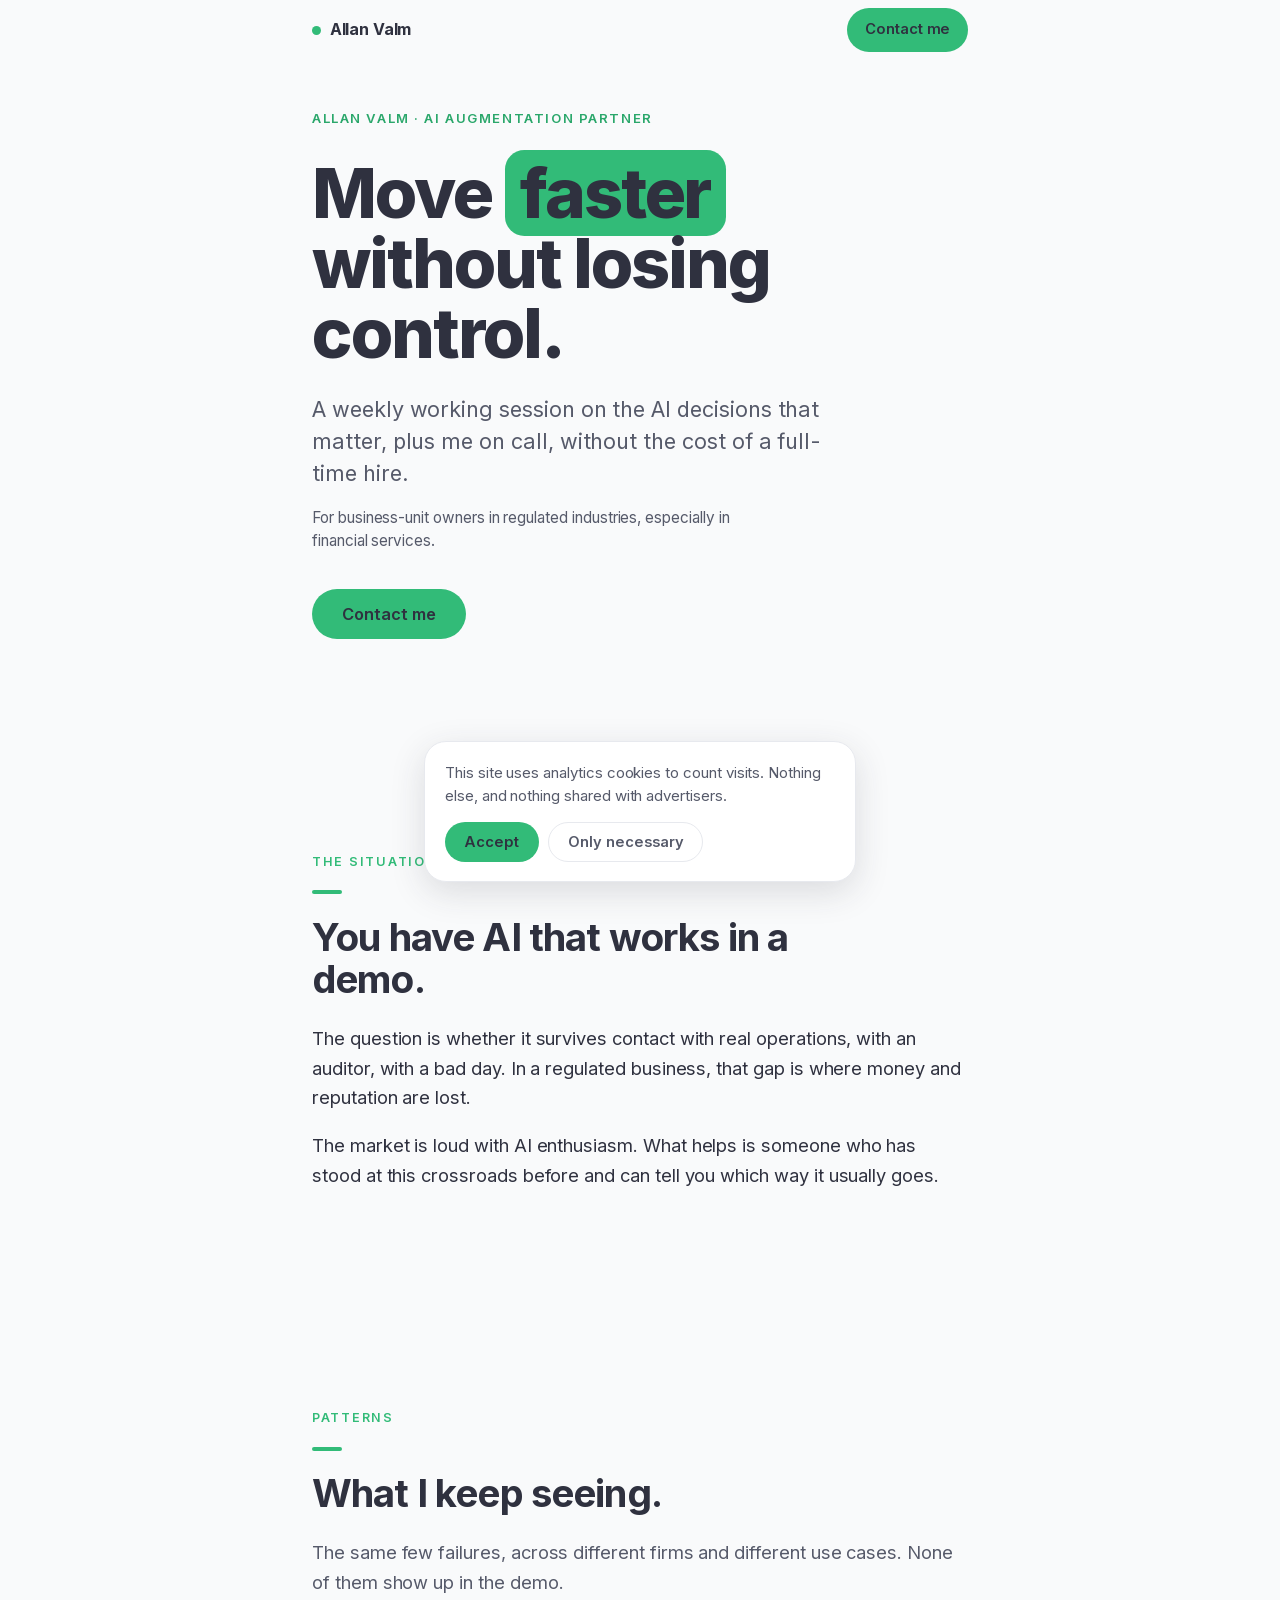
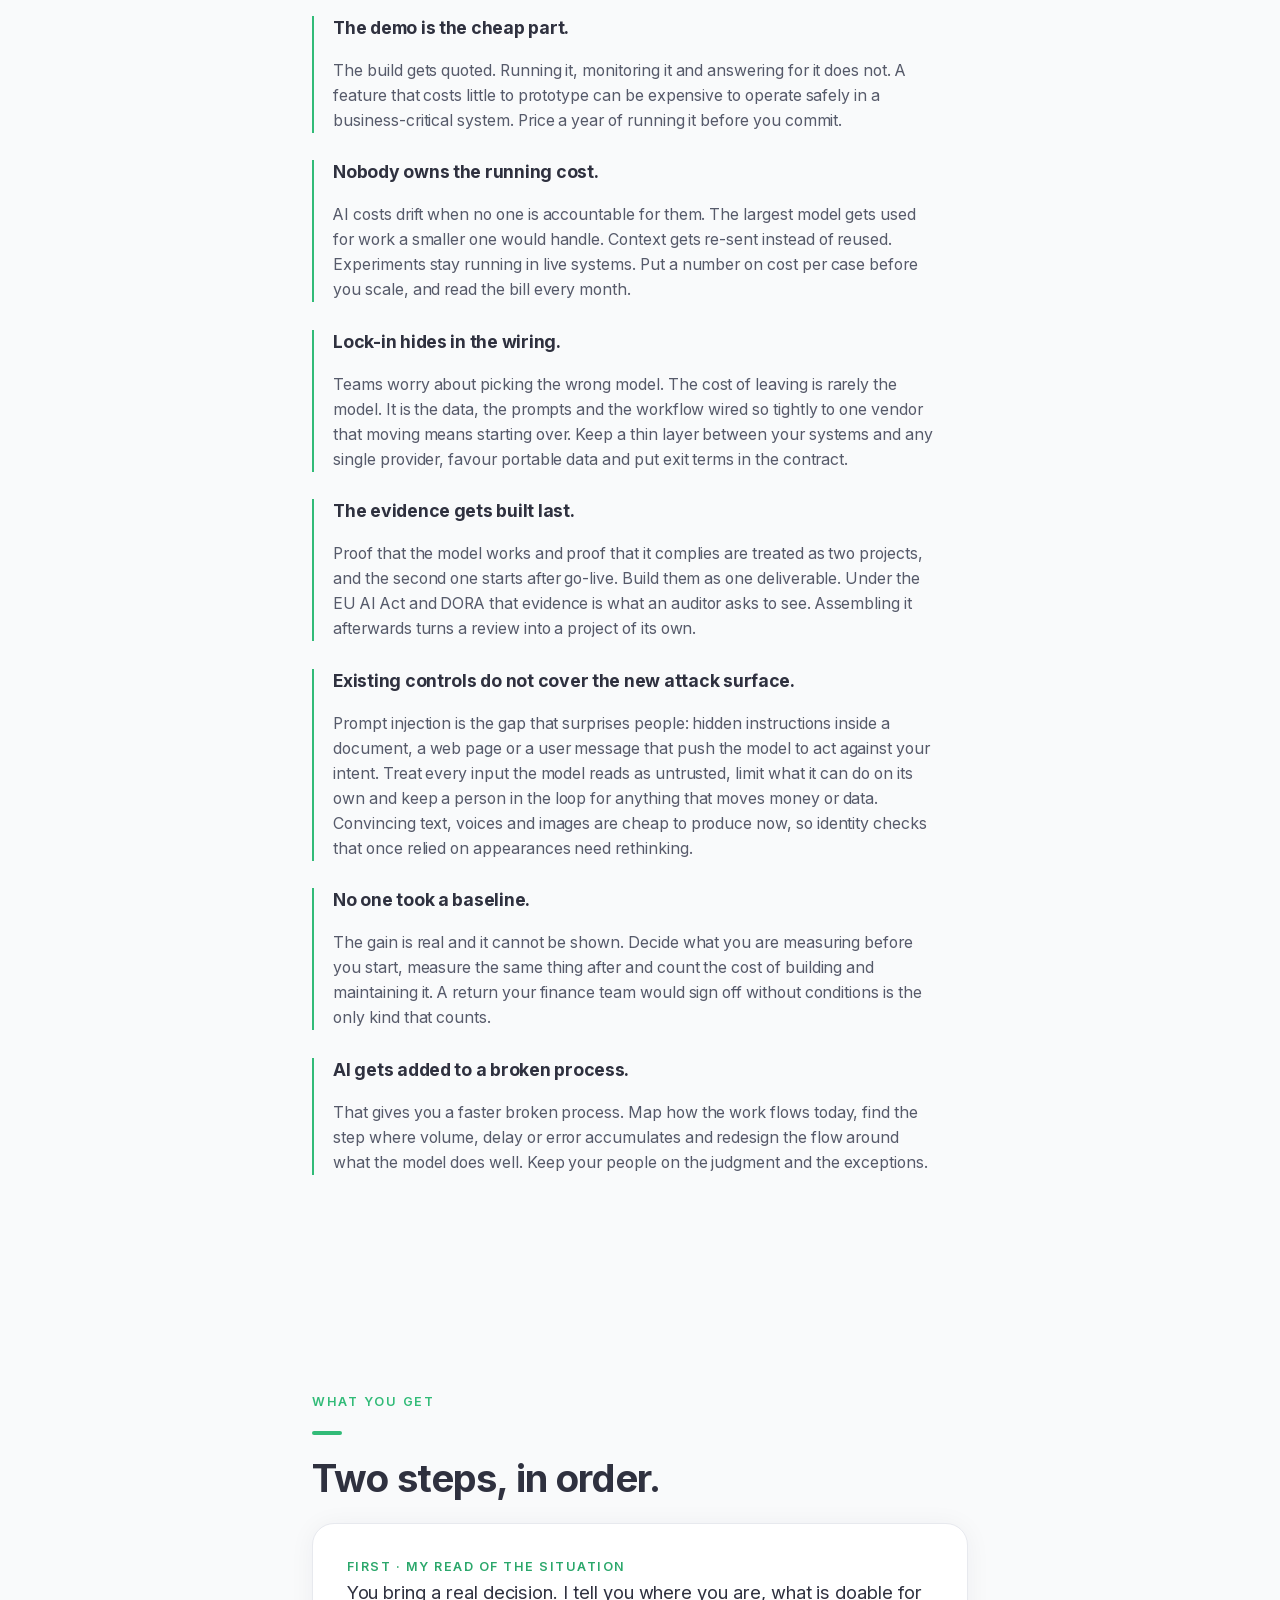
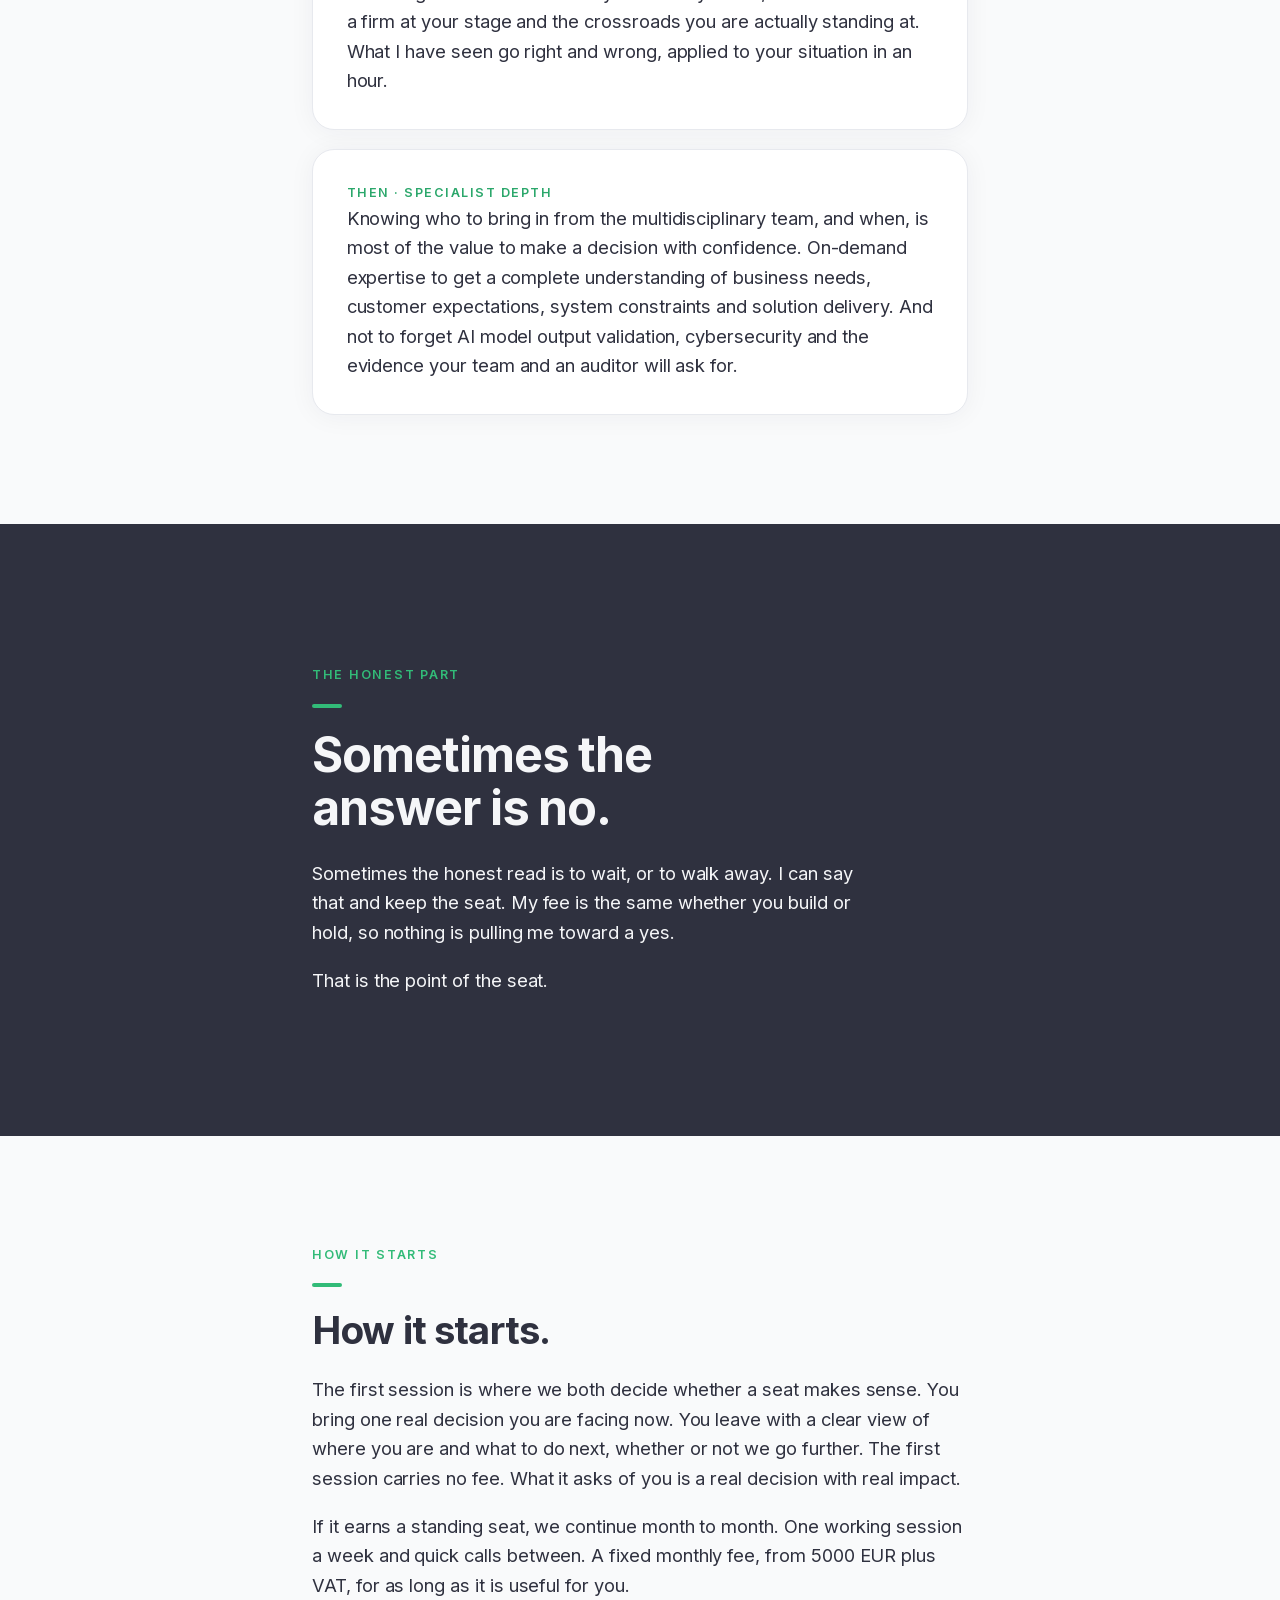
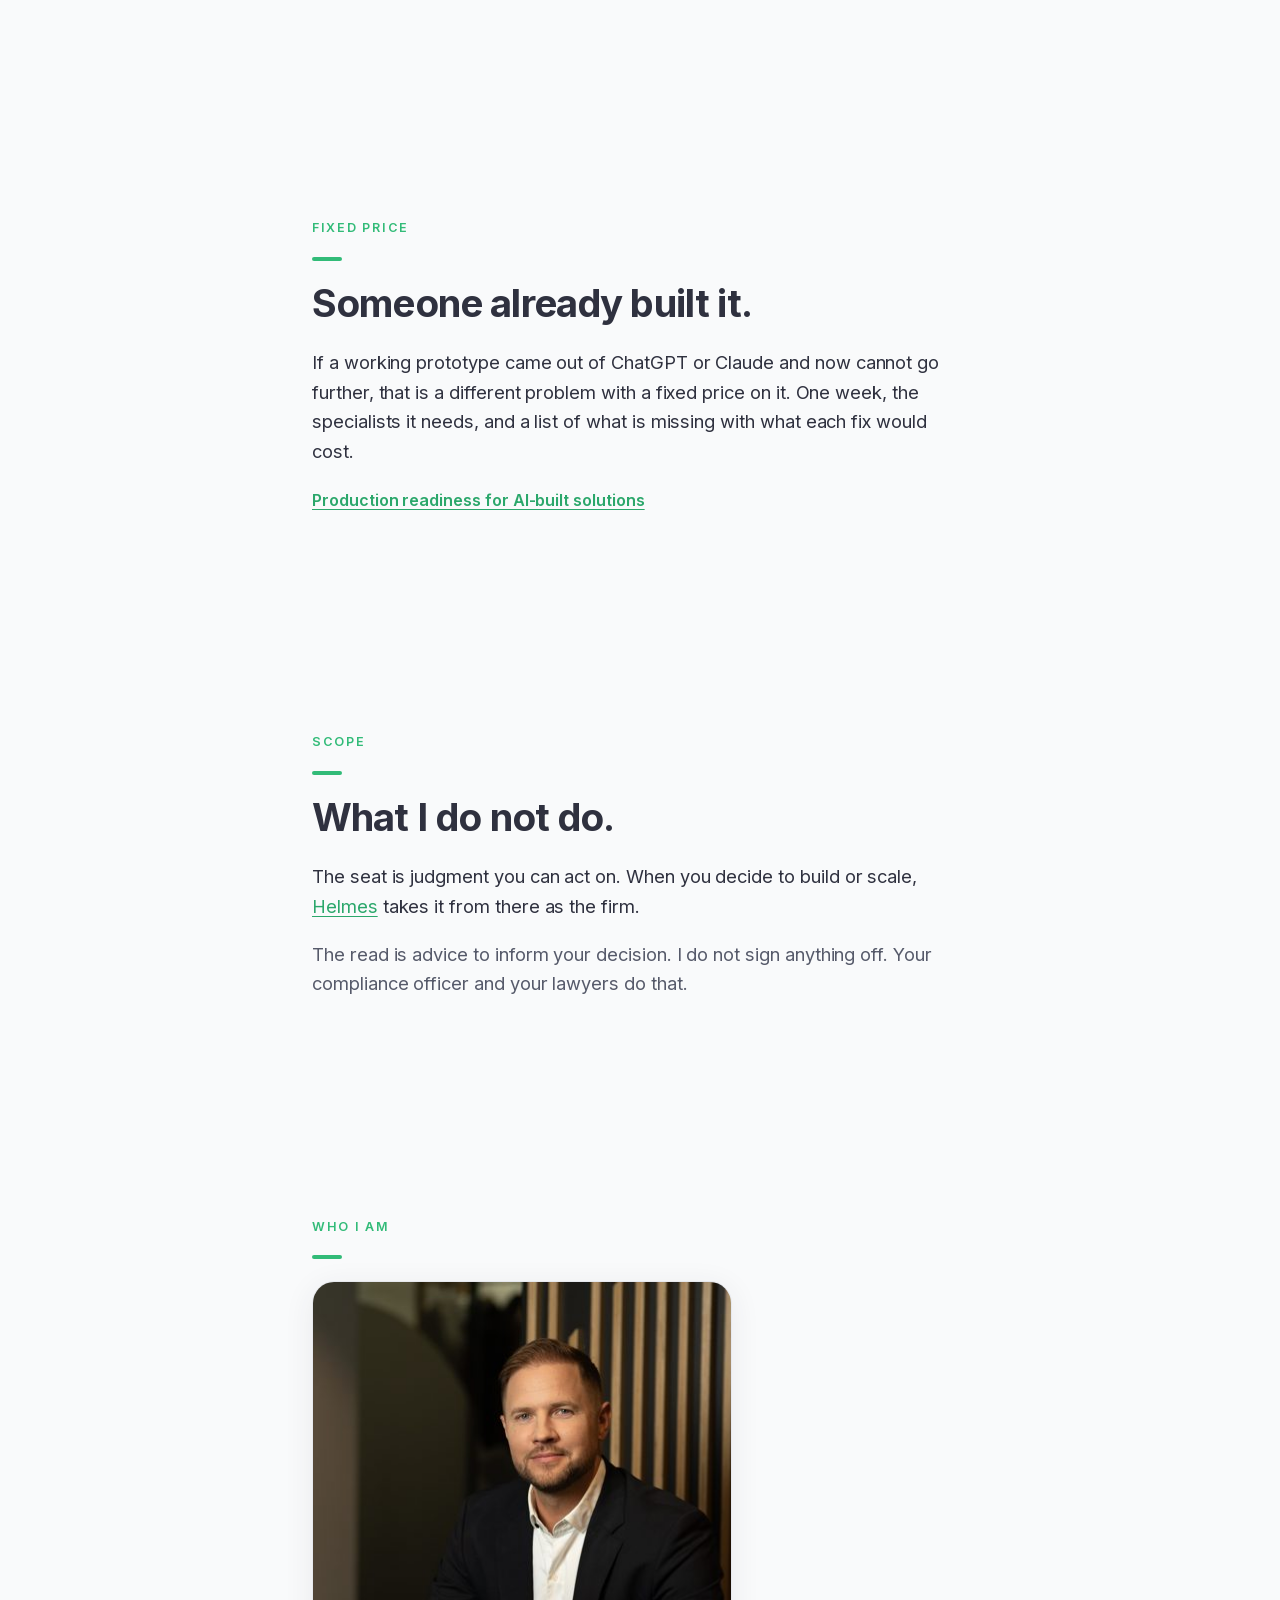
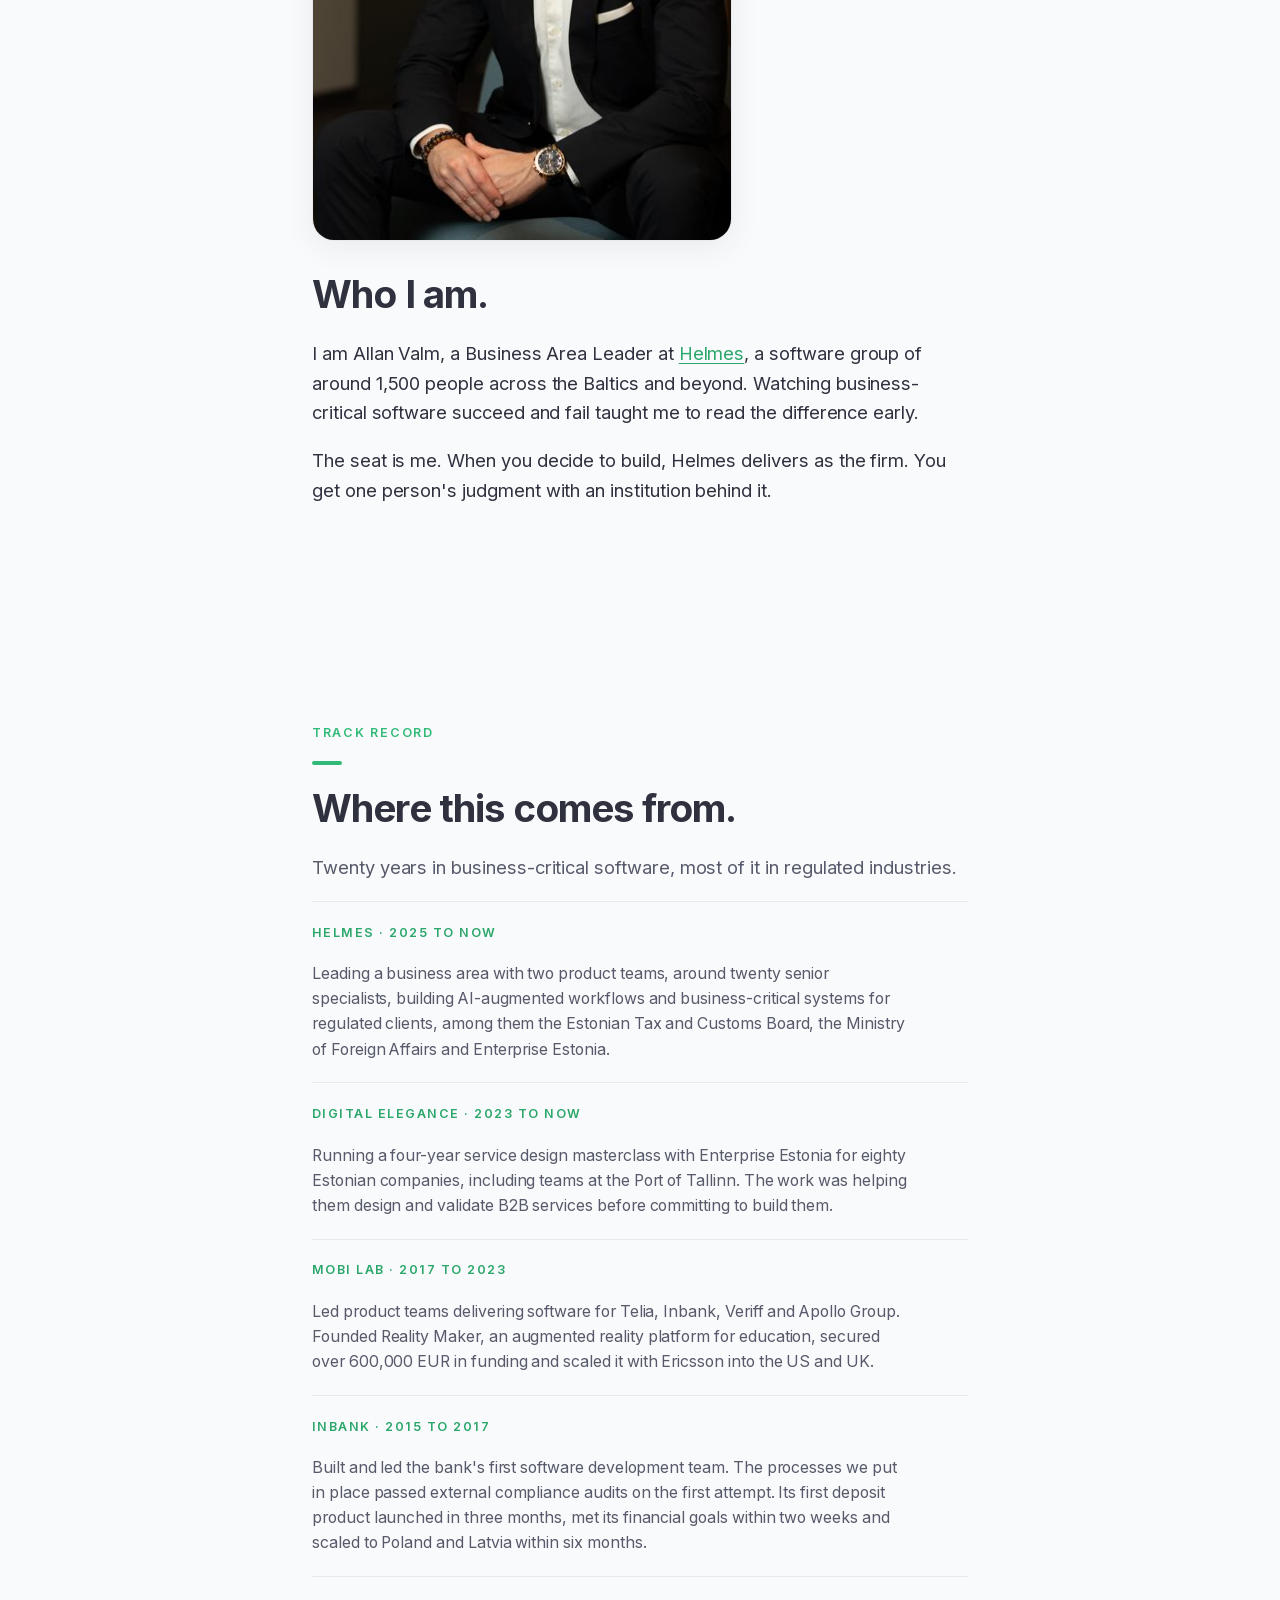
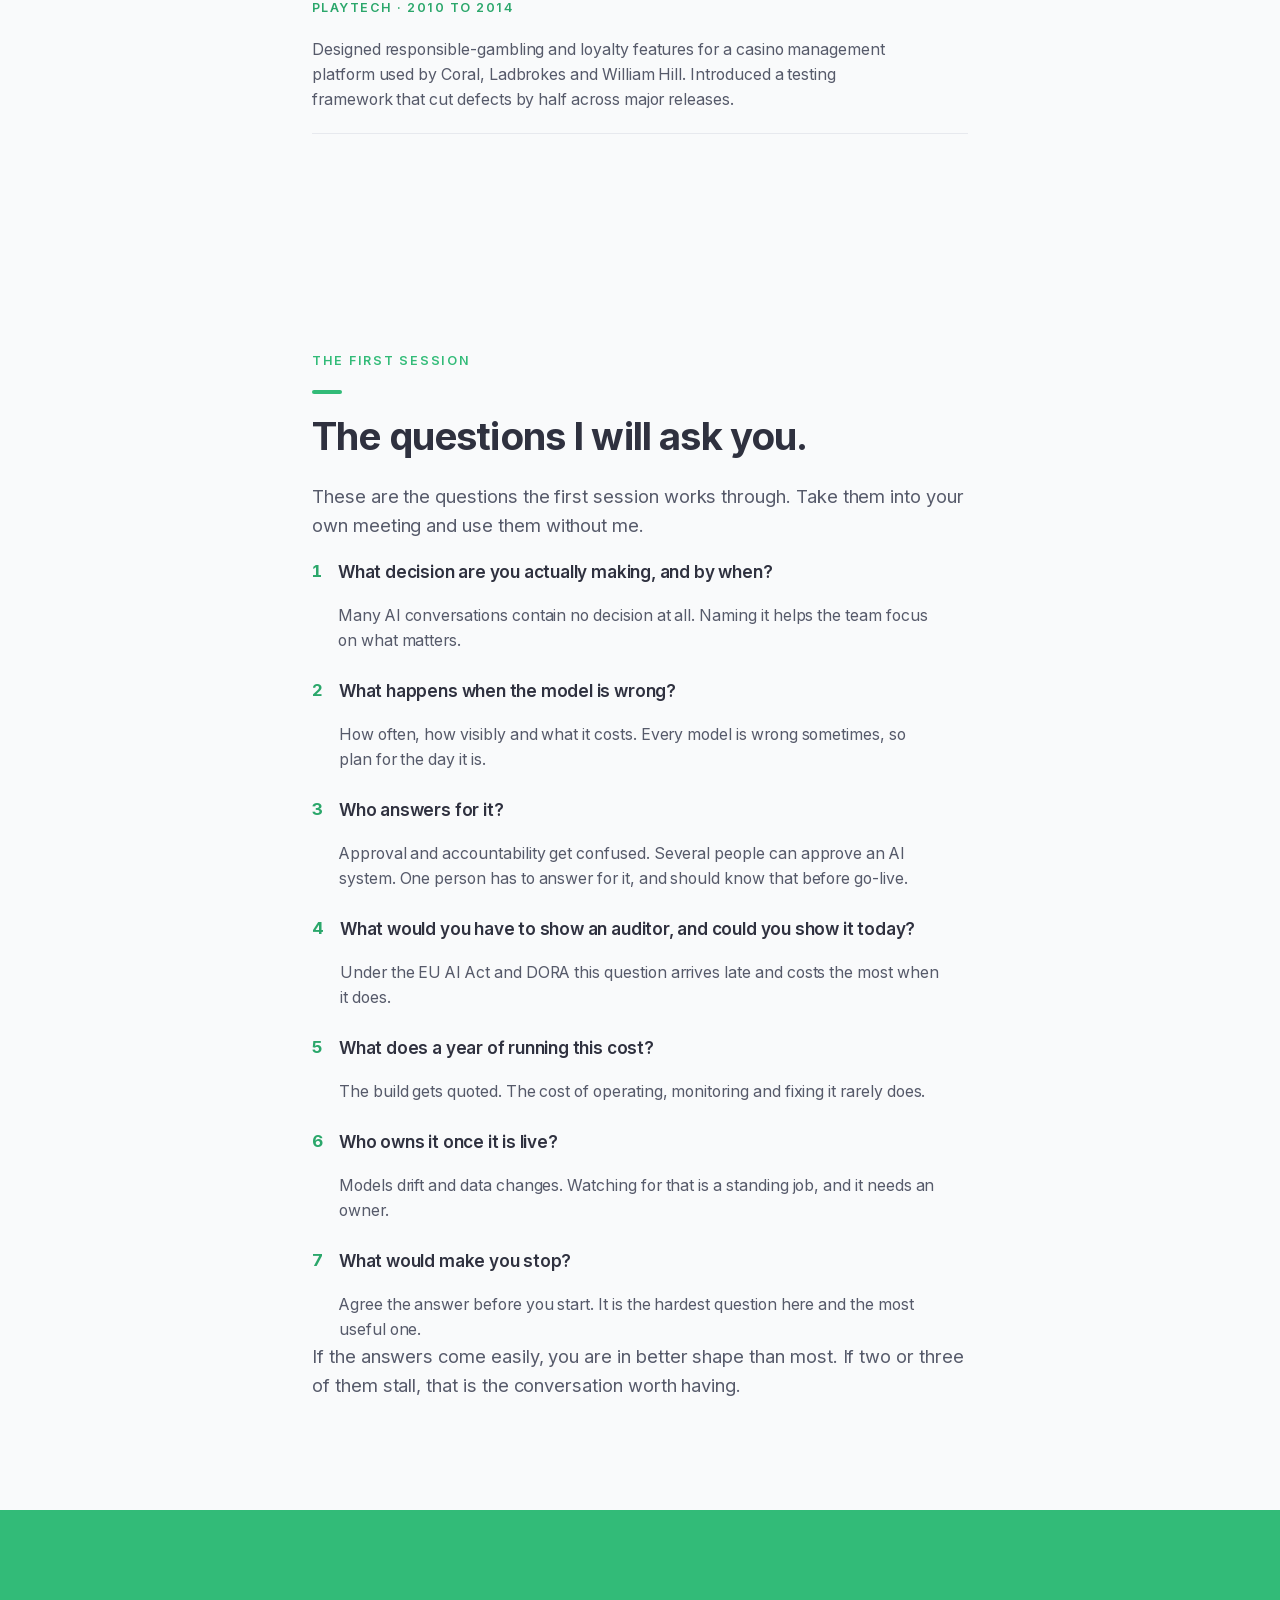
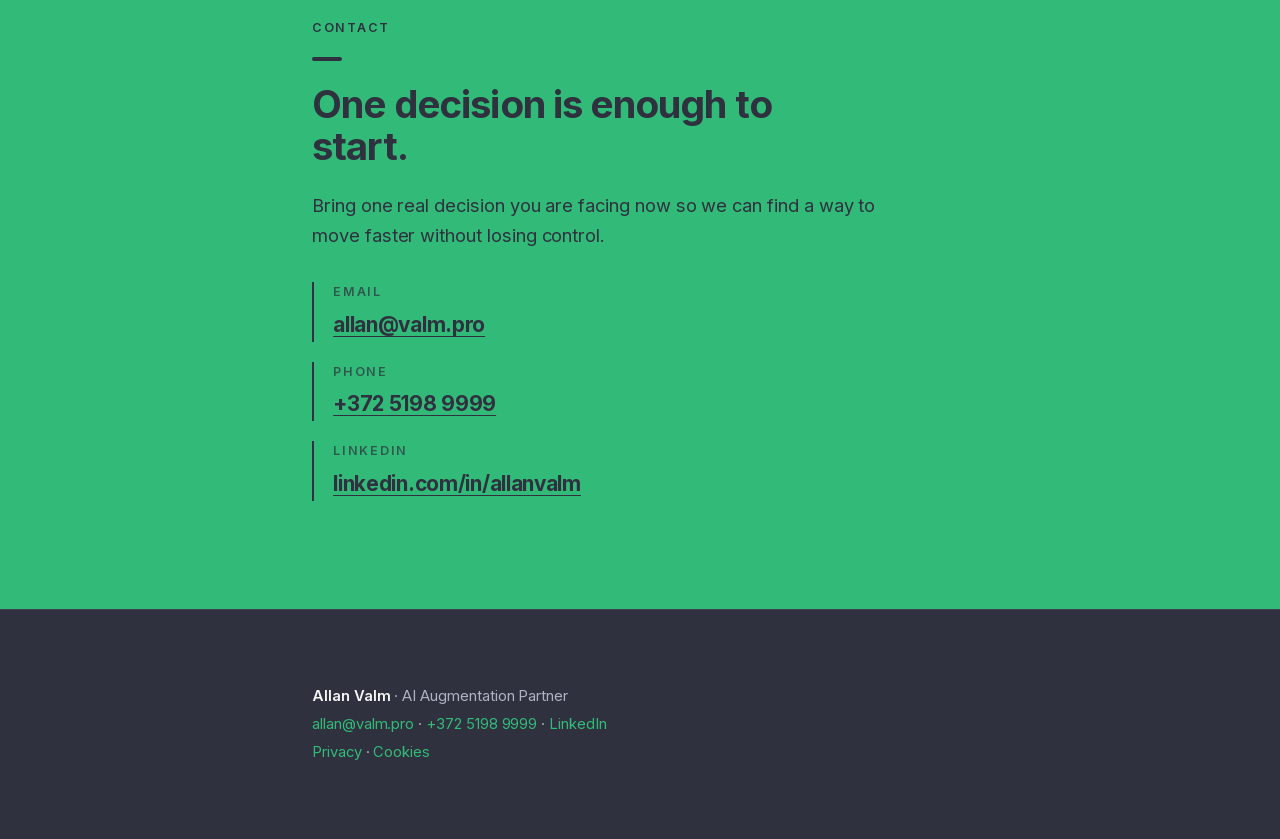
==== index.html @ 85b98f8b "Add files via upload" ====
<!DOCTYPE html>
<html lang="en">
<head>
<meta charset="UTF-8">
<meta name="viewport" content="width=device-width, initial-scale=1.0">
<!-- Consent Mode: deny until the visitor chooses -->
<script>
  window.dataLayer = window.dataLayer || [];
  function gtag(){dataLayer.push(arguments);}
  gtag('consent', 'default', {
    'ad_storage': 'denied',
    'ad_user_data': 'denied',
    'ad_personalization': 'denied',
    'analytics_storage': 'denied',
    'functionality_storage': 'granted',
    'security_storage': 'granted',
    'wait_for_update': 500
  });
  try {
    if (localStorage.getItem('vp-consent') === 'granted') {
      gtag('consent', 'update', { 'analytics_storage': 'granted' });
    }
  } catch (e) {}
</script>
<!-- Google Tag Manager -->
<script>(function(w,d,s,l,i){w[l]=w[l]||[];w[l].push({'gtm.start':
new Date().getTime(),event:'gtm.js'});var f=d.getElementsByTagName(s)[0],
j=d.createElement(s),dl=l!='dataLayer'?'&l='+l:'';j.async=true;j.src=
'https://www.googletagmanager.com/gtm.js?id='+i+dl;f.parentNode.insertBefore(j,f);
})(window,document,'script','dataLayer','GTM-WCNXPKK9');</script>
<!-- End Google Tag Manager -->
<!-- Google tag (gtag.js) -->
<script async src="https://www.googletagmanager.com/gtag/js?id=G-BVV1R9P01P"></script>
<script>
  window.dataLayer = window.dataLayer || [];
  function gtag(){dataLayer.push(arguments);}
  gtag('js', new Date());
  gtag('config', 'G-BVV1R9P01P');
</script>
<!-- End Google tag -->

<title>Allan Valm · AI Augmentation Partner in Financial Services</title>
<meta name="description" content="Allan Valm helps leaders in regulated financial services decide whether AI is ready for production. A weekly working session, plus specialist depth on demand.">
<meta name="theme-color" content="#2F313F">
<script>document.documentElement.classList.add('js');</script>
<link rel="canonical" href="https://valm.pro/">
<link rel="icon" href="data:image/svg+xml,%3Csvg xmlns='http://www.w3.org/2000/svg' viewBox='0 0 32 32'%3E%3Ccircle cx='16' cy='16' r='11' fill='%2332BB78'/%3E%3C/svg%3E">
<meta property="og:type" content="website">
<meta property="og:site_name" content="Allan Valm">
<meta property="og:locale" content="en_GB">
<meta property="og:url" content="https://valm.pro/">
<meta property="og:title" content="Allan Valm · AI Augmentation Partner">
<meta property="og:description" content="A weekly working session on the AI decisions that matter, plus specialist depth on demand. Move faster without losing control.">
<meta property="og:image" content="https://valm.pro/allan-valm-og.jpg">
<meta property="og:image:width" content="1200">
<meta property="og:image:height" content="630">
<meta property="og:image:alt" content="Allan Valm, AI Augmentation Partner">
<meta name="twitter:card" content="summary_large_image">
<meta name="twitter:title" content="Allan Valm · AI Augmentation Partner">
<meta name="twitter:description" content="A weekly working session on the AI decisions that matter, plus specialist depth on demand.">
<meta name="twitter:image" content="https://valm.pro/allan-valm-og.jpg">
<link rel="preload" href="/fonts/inter-latin.woff2" as="font" type="font/woff2" crossorigin>
<link rel="stylesheet" href="/site.css">
<script type="application/ld+json">
{
  "@context": "https://schema.org",
  "@graph": [
    {
      "@type": "Person",
      "@id": "https://valm.pro/#allan-valm",
      "name": "Allan Valm",
      "jobTitle": "AI Augmentation Partner",
      "url": "https://valm.pro/",
      "image": "https://valm.pro/allan-valm.jpg",
      "email": "allan@valm.pro",
      "telephone": "+37251989999",
      "worksFor": {
        "@type": "Organization",
        "name": "Helmes",
        "url": "https://www.helmes.com/"
      },
      "sameAs": [
        "https://www.linkedin.com/in/allanvalm"
      ],
      "knowsAbout": [
        "AI governance",
        "AI validation",
        "AI production readiness",
        "EU AI Act",
        "DORA",
        "regulated financial services",
        "AI risk management",
        "AI in insurance",
        "AI in banking",
        "AI-augmented workflow design",
        "fractional AI advisory",
        "fractional executive advisory",
        "AI model validation",
        "cybersecurity",
        "AI security"
      ],
      "description": "Allan Valm is an AI Augmentation Partner who helps business-unit owners in regulated financial services decide whether an AI system is ready for production. The seat is a weekly working session with on-call access, and specialist depth brought in when a decision needs it.",
      "alumniOf": {
        "@type": "CollegeOrUniversity",
        "name": "Tallinn University of Technology",
        "url": "https://taltech.ee/"
      },
      "hasCredential": {
        "@type": "EducationalOccupationalCredential",
        "credentialCategory": "certification",
        "name": "ISTQB Certified Tester"
      },
      "award": "The Golden Egg Awards"
    },
    {
      "@type": "ProfessionalService",
      "@id": "https://valm.pro/#service",
      "name": "AI Augmentation Partner",
      "url": "https://valm.pro/",
      "provider": {
        "@id": "https://valm.pro/#allan-valm"
      },
      "serviceType": "AI advisory and governance for regulated industries",
      "description": "A retained advisory seat for business-unit owners in regulated financial services. One working session a week with on-call access, and specialist depth brought in when a decision needs it. A fixed monthly fee, from 5000 EUR plus VAT, month to month.",
      "audience": {
        "@type": "Audience",
        "audienceType": "Business-unit owners in regulated financial services, including insurers, pension providers, banks, lenders and licensed fintechs"
      },
      "areaServed": [
        {
          "@type": "Country",
          "name": "Estonia"
        },
        {
          "@type": "Country",
          "name": "Latvia"
        },
        {
          "@type": "Country",
          "name": "Lithuania"
        },
        {
          "@type": "Country",
          "name": "Finland"
        },
        {
          "@type": "Country",
          "name": "Sweden"
        },
        {
          "@type": "Country",
          "name": "Norway"
        },
        {
          "@type": "Country",
          "name": "Denmark"
        },
        {
          "@type": "Country",
          "name": "Germany"
        },
        {
          "@type": "Country",
          "name": "Switzerland"
        },
        {
          "@type": "Country",
          "name": "Austria"
        }
      ],
      "alternateName": [
        "Fractional AI advisor",
        "AI Augmentation Partner"
      ],
      "offers": {
        "@type": "Offer",
        "priceSpecification": {
          "@type": "UnitPriceSpecification",
          "price": 5000,
          "priceCurrency": "EUR",
          "minPrice": 5000,
          "unitText": "MON",
          "billingDuration": 1,
          "billingIncrement": 1,
          "valueAddedTaxIncluded": false
        },
        "availability": "https://schema.org/LimitedAvailability",
        "description": "A fixed monthly fee, from 5000 EUR plus VAT. Month to month, cancel anytime. The first session carries no fee."
      }
    }
  ]
}
</script>
</head>
<body>

  <!-- NAV -->
  <nav class="nav" id="nav" aria-label="Primary">
    <div class="nav-inner">
      <a class="nav-brand" href="#top"><span class="nav-dot" aria-hidden="true"></span>Allan Valm</a>
      <a class="nav-cta" href="#contact">Contact me</a>
    </div>
  </nav>

  <!-- HERO -->
  <header class="hero" id="top" role="banner">
    <div class="wrap">
      <p class="eyebrow anim d1">Allan Valm · AI Augmentation Partner</p>
      <h1 class="hero-head anim d2">Move <span class="hl">faster</span> without losing control.</h1>
      <p class="subhead anim d3">A weekly working session on the AI decisions that matter, plus me on call, without the cost of a full-time hire.</p>
      <p class="qualifier anim d4">For business-unit owners in regulated industries, especially in financial services.</p>
      <div class="hero-cta">
        <a class="btn anim d5" href="#contact">Contact me</a>
      </div>
    </div>
  </header>

  <main>

    <section class="section reveal" aria-labelledby="s-situation">
      <div class="wrap">
        <p class="kicker">The situation</p>
        <span class="tick" aria-hidden="true"></span>
        <h2 class="head" id="s-situation">You have AI that works in a demo.</h2>
        <p>The question is whether it survives contact with real operations, with an auditor, with a bad day. In a regulated business, that gap is where money and reputation are lost.</p>
        <p>The market is loud with AI enthusiasm. What helps is someone who has stood at this crossroads before and can tell you which way it usually goes.</p>
      </div>
    </section>

    <section class="section reveal" id="patterns" aria-labelledby="s-patterns">
      <div class="wrap">
        <p class="kicker">Patterns</p>
        <span class="tick" aria-hidden="true"></span>
        <h2 class="head" id="s-patterns">What I keep seeing.</h2>
        <p class="qintro soft">The same few failures, across different firms and different use cases. None of them show up in the demo.</p>
        <div class="plist">
          <div class="pitem">
            <p class="ptitle">The demo is the cheap part.</p>
            <p class="pbody">The build gets quoted. Running it, monitoring it and answering for it does not. A feature that costs little to prototype can be expensive to operate safely in a business-critical system. Price a year of running it before you commit.</p>
          </div>
          <div class="pitem">
            <p class="ptitle">Nobody owns the running cost.</p>
            <p class="pbody">AI costs drift when no one is accountable for them. The largest model gets used for work a smaller one would handle. Context gets re-sent instead of reused. Experiments stay running in live systems. Put a number on cost per case before you scale, and read the bill every month.</p>
          </div>
          <div class="pitem">
            <p class="ptitle">Lock-in hides in the wiring.</p>
            <p class="pbody">Teams worry about picking the wrong model. The cost of leaving is rarely the model. It is the data, the prompts and the workflow wired so tightly to one vendor that moving means starting over. Keep a thin layer between your systems and any single provider, favour portable data and put exit terms in the contract.</p>
          </div>
          <div class="pitem">
            <p class="ptitle">The evidence gets built last.</p>
            <p class="pbody">Proof that the model works and proof that it complies are treated as two projects, and the second one starts after go-live. Build them as one deliverable. Under the EU AI Act and DORA that evidence is what an auditor asks to see. Assembling it afterwards turns a review into a project of its own.</p>
          </div>
          <div class="pitem">
            <p class="ptitle">Existing controls do not cover the new attack surface.</p>
            <p class="pbody">Prompt injection is the gap that surprises people: hidden instructions inside a document, a web page or a user message that push the model to act against your intent. Treat every input the model reads as untrusted, limit what it can do on its own and keep a person in the loop for anything that moves money or data. Convincing text, voices and images are cheap to produce now, so identity checks that once relied on appearances need rethinking.</p>
          </div>
          <div class="pitem">
            <p class="ptitle">No one took a baseline.</p>
            <p class="pbody">The gain is real and it cannot be shown. Decide what you are measuring before you start, measure the same thing after and count the cost of building and maintaining it. A return your finance team would sign off without conditions is the only kind that counts.</p>
          </div>
          <div class="pitem">
            <p class="ptitle">AI gets added to a broken process.</p>
            <p class="pbody">That gives you a faster broken process. Map how the work flows today, find the step where volume, delay or error accumulates and redesign the flow around what the model does well. Keep your people on the judgment and the exceptions.</p>
          </div>
        </div>
      </div>
    </section>

    <section class="section reveal" aria-labelledby="s-get">
      <div class="wrap">
        <p class="kicker">What you get</p>
        <span class="tick" aria-hidden="true"></span>
        <h2 class="head" id="s-get">Two steps, in order.</h2>
        <div class="beats">
          <div class="beat-card">
            <p class="beat-label">First · my read of the situation</p>
            <p>You bring a real decision. I tell you where you are, what is doable for a firm at your stage and the crossroads you are actually standing at. What I have seen go right and wrong, applied to your situation in an hour.</p>
          </div>
          <div class="beat-card">
            <p class="beat-label">Then · specialist depth</p>
            <p>Knowing who to bring in from the multidisciplinary team, and when, is most of the value to make a decision with confidence. On-demand expertise to get a complete understanding of business needs, customer expectations, system constraints and solution delivery. And not to forget AI model output validation, cybersecurity and the evidence your team and an auditor will ask for.</p>
          </div>
        </div>
      </div>
    </section>

    <section class="section section--dark honest reveal" aria-labelledby="s-honest">
      <div class="wrap">
        <p class="kicker">The honest part</p>
        <span class="tick" aria-hidden="true"></span>
        <h2 class="head" id="s-honest">Sometimes the answer is no.</h2>
        <p>Sometimes the honest read is to wait, or to walk away. I can say that and keep the seat. My fee is the same whether you build or hold, so nothing is pulling me toward a yes.</p>
        <p>That is the point of the seat.</p>
      </div>
    </section>

    <section class="section reveal" id="start" aria-labelledby="s-start">
      <div class="wrap">
        <p class="kicker">How it starts</p>
        <span class="tick" aria-hidden="true"></span>
        <h2 class="head" id="s-start">How it starts.</h2>
        <p>The first session is where we both decide whether a seat makes sense. You bring one real decision you are facing now. You leave with a clear view of where you are and what to do next, whether or not we go further. The first session carries no fee. What it asks of you is a real decision with real impact.</p>
        <p>If it earns a standing seat, we continue month to month. One working session a week and quick calls between. A fixed monthly fee, from 5000 EUR plus VAT, for as long as it is useful for you.</p>
      </div>
    </section>

    <section class="section reveal" aria-labelledby="s-built">
      <div class="wrap">
        <p class="kicker">Fixed price</p>
        <span class="tick" aria-hidden="true"></span>
        <h2 class="head" id="s-built">Someone already built it.</h2>
        <p>If a working prototype came out of ChatGPT or Claude and now cannot go further, that is a different problem with a fixed price on it. One week, the specialists it needs, and a list of what is missing with what each fix would cost.</p>
        <p><a class="nextlink" href="/production-readiness.html">Production readiness for AI-built solutions</a></p>
      </div>
    </section>

    <section class="section reveal" aria-labelledby="s-boundary">
      <div class="wrap">
        <p class="kicker">Scope</p>
        <span class="tick" aria-hidden="true"></span>
        <h2 class="head" id="s-boundary">What I do not do.</h2>
        <p>The seat is judgment you can act on. When you decide to build or scale, <a href="https://www.helmes.com" target="_blank" rel="noopener">Helmes</a> takes it from there as the firm.</p>
        <p class="soft">The read is advice to inform your decision. I do not sign anything off. Your compliance officer and your lawyers do that.</p>
      </div>
    </section>

    <section class="section reveal" aria-labelledby="s-who">
      <div class="wrap">
        <p class="kicker">Who I am</p>
        <span class="tick" aria-hidden="true"></span>
        <img class="portrait" src="/portrait.jpg" width="840" height="560" loading="lazy" decoding="async" alt="Allan Valm, AI Augmentation Partner and Business Area Leader at Helmes, seated in a dark suit and white shirt">
        <h2 class="head" id="s-who">Who I am.</h2>
        <p>I am Allan Valm, a Business Area Leader at <a href="https://www.helmes.com" target="_blank" rel="noopener">Helmes</a>, a software group of around 1,500 people across the Baltics and beyond. Watching business-critical software succeed and fail taught me to read the difference early.</p>
        <p>The seat is me. When you decide to build, Helmes delivers as the firm. You get one person's judgment with an institution behind it.</p>
      </div>
    </section>

    <section class="section reveal" id="record" aria-labelledby="s-record">
      <div class="wrap">
        <p class="kicker">Track record</p>
        <span class="tick" aria-hidden="true"></span>
        <h2 class="head" id="s-record">Where this comes from.</h2>
        <p class="qintro soft">Twenty years in business-critical software, most of it in regulated industries.</p>
        <div class="rlist">
          <div class="ritem">
            <p class="rorg">Helmes · 2025 to now</p>
            <p class="rbody">Leading a business area with two product teams, around twenty senior specialists, building AI-augmented workflows and business-critical systems for regulated clients, among them the Estonian Tax and Customs Board, the Ministry of Foreign Affairs and Enterprise Estonia.</p>
          </div>
          <div class="ritem">
            <p class="rorg">Digital Elegance · 2023 to now</p>
            <p class="rbody">Running a four-year service design masterclass with Enterprise Estonia for eighty Estonian companies, including teams at the Port of Tallinn. The work was helping them design and validate B2B services before committing to build them.</p>
          </div>
          <div class="ritem">
            <p class="rorg">Mobi Lab · 2017 to 2023</p>
            <p class="rbody">Led product teams delivering software for Telia, Inbank, Veriff and Apollo Group. Founded Reality Maker, an augmented reality platform for education, secured over 600,000 EUR in funding and scaled it with Ericsson into the US and UK.</p>
          </div>
          <div class="ritem">
            <p class="rorg">Inbank · 2015 to 2017</p>
            <p class="rbody">Built and led the bank&#x27;s first software development team. The processes we put in place passed external compliance audits on the first attempt. Its first deposit product launched in three months, met its financial goals within two weeks and scaled to Poland and Latvia within six months.</p>
          </div>
          <div class="ritem">
            <p class="rorg">Playtech · 2010 to 2014</p>
            <p class="rbody">Designed responsible-gambling and loyalty features for a casino management platform used by Coral, Ladbrokes and William Hill. Introduced a testing framework that cut defects by half across major releases.</p>
          </div>
        </div>
      </div>
    </section>

    <section class="section reveal" id="questions" aria-labelledby="s-questions">
      <div class="wrap">
        <p class="kicker">The first session</p>
        <span class="tick" aria-hidden="true"></span>
        <h2 class="head" id="s-questions">The questions I will ask you.</h2>
        <p class="qintro soft">These are the questions the first session works through. Take them into your own meeting and use them without me.</p>
        <div class="qlist">
          <div class="qitem">
            <span class="qnum" aria-hidden="true">1</span>
            <p class="qtext">What decision are you actually making, and by when?</p>
            <p class="qwhy">Many AI conversations contain no decision at all. Naming it helps the team focus on what matters.</p>
          </div>
          <div class="qitem">
            <span class="qnum" aria-hidden="true">2</span>
            <p class="qtext">What happens when the model is wrong?</p>
            <p class="qwhy">How often, how visibly and what it costs. Every model is wrong sometimes, so plan for the day it is.</p>
          </div>
          <div class="qitem">
            <span class="qnum" aria-hidden="true">3</span>
            <p class="qtext">Who answers for it?</p>
            <p class="qwhy">Approval and accountability get confused. Several people can approve an AI system. One person has to answer for it, and should know that before go-live.</p>
          </div>
          <div class="qitem">
            <span class="qnum" aria-hidden="true">4</span>
            <p class="qtext">What would you have to show an auditor, and could you show it today?</p>
            <p class="qwhy">Under the EU AI Act and DORA this question arrives late and costs the most when it does.</p>
          </div>
          <div class="qitem">
            <span class="qnum" aria-hidden="true">5</span>
            <p class="qtext">What does a year of running this cost?</p>
            <p class="qwhy">The build gets quoted. The cost of operating, monitoring and fixing it rarely does.</p>
          </div>
          <div class="qitem">
            <span class="qnum" aria-hidden="true">6</span>
            <p class="qtext">Who owns it once it is live?</p>
            <p class="qwhy">Models drift and data changes. Watching for that is a standing job, and it needs an owner.</p>
          </div>
          <div class="qitem">
            <span class="qnum" aria-hidden="true">7</span>
            <p class="qtext">What would make you stop?</p>
            <p class="qwhy">Agree the answer before you start. It is the hardest question here and the most useful one.</p>
          </div>
        </div>
        <p class="qclose soft">If the answers come easily, you are in better shape than most. If two or three of them stall, that is the conversation worth having.</p>
      </div>
    </section>

    <section class="section section--green close reveal" id="contact" aria-labelledby="s-close">
      <div class="wrap">
        <p class="kicker">Contact</p>
        <span class="tick" aria-hidden="true"></span>
        <h2 class="head" id="s-close">One decision is enough to start.</h2>
        <p>Bring one real decision you are facing now so we can find a way to move faster without losing control.</p>
        <div class="routes">
          <div class="route">
            <p class="route-label">Email</p>
            <p class="route-value"><a href="mailto:allan@valm.pro?subject=AI%20Augmentation%20Partner" data-route="email">allan@valm.pro</a></p>
          </div>
          <div class="route">
            <p class="route-label">Phone</p>
            <p class="route-value"><a href="tel:+37251989999" data-route="phone">+372 5198 9999</a></p>
          </div>
          <div class="route">
            <p class="route-label">LinkedIn</p>
            <p class="route-value"><a href="https://www.linkedin.com/in/allanvalm" rel="noopener" target="_blank" data-route="linkedin">linkedin.com/in/allanvalm</a></p>
          </div>
        </div>
      </div>
    </section>

  </main>

  <footer class="footer">
    <div class="wrap">
      <p class="footer-line">
        <span class="name">Allan Valm</span> · AI Augmentation Partner<br>
        <a href="mailto:allan@valm.pro?subject=AI%20Augmentation%20Partner" data-route="email">allan@valm.pro</a> · <a href="tel:+37251989999" data-route="phone">+372 5198 9999</a> · <a href="https://www.linkedin.com/in/allanvalm" rel="noopener" target="_blank" data-route="linkedin">LinkedIn</a><br>
        <a href="/privacy.html">Privacy</a> · <a href="#" id="cookie-settings" role="button">Cookies</a>
      </p>
    </div>
  </footer>

  <!-- Consent banner -->
  <div class="consent" id="consent" role="region" aria-label="Cookie choice" hidden>
    <p>This site uses analytics cookies to count visits. Nothing else, and nothing shared with advertisers.</p>
    <div class="consent-actions">
      <button class="consent-btn consent-yes" id="consent-yes" type="button">Accept</button>
      <button class="consent-btn consent-no" id="consent-no" type="button">Only necessary</button>
    </div>
  </div>

  <script src="/site.js" defer></script>
</body>
</html>
---- site.css ----
/* valm.pro shared stylesheet. Edit here only. */
  /* Inter, self-hosted. Variable font, one file covers every weight. SIL Open Font License 1.1, see fonts/OFL.txt */
  @font-face{
    font-family:'Inter'; font-style:normal; font-weight:100 900; font-display:swap;
    src:url('/fonts/inter-latin.woff2') format('woff2');
    unicode-range:U+0000-00FF,U+0131,U+0152-0153,U+02BB-02BC,U+02C6,U+02DA,U+02DC,U+0304,U+0308,U+0329,U+2000-206F,U+20AC,U+2122,U+2191,U+2193,U+2212,U+2215,U+FEFF,U+FFFD;
  }
  @font-face{
    font-family:'Inter'; font-style:normal; font-weight:100 900; font-display:swap;
    src:url('/fonts/inter-latin-ext.woff2') format('woff2');
    unicode-range:U+0100-02BA,U+02BD-02C5,U+02C7-02CC,U+02CE-02D7,U+02DD-02FF,U+0304,U+0308,U+0329,U+1D00-1DBF,U+1E00-1E9F,U+1EF2-1EFF,U+2020,U+20A0-20AB,U+20AD-20C0,U+2113,U+2C60-2C7F,U+A720-A7FF;
  }
  :root{
    --paper:#F9FAFB; --white:#FFFFFF; --charcoal:#2F313F;
    --ink:#2F313F; --ink-soft:#565A6A; --hair:#E7E9EE; --hair-dark:#3C3F50;
    --green:#32BB78; --green-deep:#2BA76B; --green-tint:#E7F6EE;
    --on-dark:#F5F6F8; --on-dark-soft:#AEB2C4;
    --measure:41rem; --gutter:1.6rem;
    --r-pill:999px; --r-card:22px; --r-sm:14px;
    --ease:cubic-bezier(.16,1,.3,1);
    --f:"Inter", system-ui, -apple-system, sans-serif;
  }

  *{box-sizing:border-box;}
  html{ -webkit-text-size-adjust:100%; scroll-padding-top:80px; }
  @media (prefers-reduced-motion: no-preference){ html{scroll-behavior:smooth;} }

  body{
    margin:0; background:var(--paper); color:var(--ink);
    font-family:var(--f); font-weight:400;
    font-size:clamp(1.02rem,0.98rem + 0.2vw,1.14rem);
    line-height:1.62; letter-spacing:-0.003em;
    -webkit-font-smoothing:antialiased; text-rendering:optimizeLegibility;
  }

  .wrap{ width:min(100% - (var(--gutter) * 2), var(--measure)); margin-inline:auto; }

  /* ---- Sticky nav ---- */
  .nav{
    position:fixed; top:0; left:0; right:0; z-index:30;
    transition:background .25s ease, box-shadow .25s ease, backdrop-filter .25s ease;
  }
  .nav-inner{
    width:min(100% - (var(--gutter) * 2), var(--measure)); margin-inline:auto;
    height:60px; display:flex; align-items:center; justify-content:space-between;
  }
  .nav--solid{
    background:rgba(249,250,251,.82);
    -webkit-backdrop-filter:saturate(1.3) blur(12px); backdrop-filter:saturate(1.3) blur(12px);
    box-shadow:0 1px 0 var(--hair), 0 6px 24px rgba(47,49,63,.06);
  }
  .nav-brand{ display:flex; align-items:center; gap:.55rem; font-weight:700; font-size:1rem; color:var(--ink); letter-spacing:-.01em; text-decoration:none; }
  .nav-dot{ width:9px; height:9px; border-radius:var(--r-pill); background:var(--green); }
  .nav-cta{
    font-weight:600; font-size:.92rem; color:var(--charcoal); background:var(--green);
    padding:.62rem 1.1rem; border-radius:var(--r-pill); text-decoration:none;
    transition:background .18s ease, transform .18s ease, box-shadow .18s ease;
  }
  .nav-cta:hover{ background:var(--green-deep); transform:translateY(-1px); box-shadow:0 6px 18px rgba(50,187,120,.30); }
  .nav-cta:focus-visible{ outline:3px solid var(--charcoal); outline-offset:3px; }

  /* ---- Sections ---- */
  .section{ padding-block:clamp(4rem,8.5vw,7rem); }
  .section--dark{ background:var(--charcoal); color:var(--on-dark); }
  .section--green{ background:var(--green); color:var(--ink); }
  .section--dark .kicker{ color:var(--green); }
  .section--dark .tick{ background:var(--green); }
  /* on the green panel the accent is invisible, so the label and bar go charcoal */
  .section--green .kicker{ color:var(--charcoal); }
  .section--green .tick{ background:var(--charcoal); }

  /* ---- Type roles ---- */
  .kicker{ font-weight:600; font-size:.78rem; letter-spacing:.14em; text-transform:uppercase; color:var(--green); margin:0 0 1.1rem; }
  .tick{ display:block; width:30px; height:4px; border-radius:var(--r-pill); background:var(--green); margin-bottom:1.35rem; }
  h2.head{ font-weight:700; font-size:clamp(1.7rem,1.25rem + 2vw,2.4rem); line-height:1.1; letter-spacing:-.022em; margin:0 0 1.5rem; max-width:20ch; }
  .section p{ margin:0 0 1.15rem; max-width:60ch; }
  .section p:last-child{ margin-bottom:0; }
  .soft{ color:var(--ink-soft); }
  .section--dark .soft{ color:var(--on-dark-soft); }
  a{ color:var(--green-deep); text-underline-offset:.18em; text-decoration-thickness:1px; }
  .section--dark a{ color:var(--green); }

  /* ---- Buttons ---- */
  .btn{
    display:inline-block; font-family:var(--f); font-weight:600; font-size:1.02rem;
    letter-spacing:-.006em; line-height:1; color:var(--charcoal); background:var(--green);
    padding:1.05rem 1.9rem; border-radius:var(--r-pill); text-decoration:none;
    transition:background .18s ease, transform .18s ease, box-shadow .18s ease;
  }
  .btn:hover{ background:var(--green-deep); transform:translateY(-1px); box-shadow:0 8px 22px rgba(50,187,120,.30); }
  .btn:active{ transform:translateY(0); }
  a:focus-visible, .btn:focus-visible{ outline:3px solid var(--charcoal); outline-offset:3px; }
  .section--dark .btn:focus-visible{ outline-color:var(--green); }

  /* ---- Hero ---- */
  .hero{ padding-top:clamp(5.5rem,12vh,9rem); padding-bottom:clamp(4rem,9vw,6.5rem); }
  .eyebrow{ font-weight:600; font-size:.82rem; letter-spacing:.12em; text-transform:uppercase; color:var(--green-deep); margin:0 0 1.8rem; }
  h1.hero-head{ font-weight:800; font-size:clamp(2.6rem,1.7rem + 4.2vw,4.3rem); line-height:1.02; letter-spacing:-.03em; margin:0 0 1.6rem; max-width:15ch; }
  .hl{
    color:var(--charcoal); padding:.02em .22em; border-radius:.28em;
    background-image:linear-gradient(var(--green),var(--green));
    background-repeat:no-repeat; background-position:left center; background-size:100% 100%;
    -webkit-box-decoration-break:clone; box-decoration-break:clone;
  }
  .subhead{ font-size:clamp(1.16rem,1.05rem + 0.45vw,1.35rem); line-height:1.48; color:var(--ink-soft); margin:0 0 1rem; max-width:40ch; }
  .qualifier{ font-size:.96rem; line-height:1.5; color:var(--ink-soft); margin:0 0 2.3rem; max-width:44ch; }
  .hero-cta{ display:flex; flex-direction:column; align-items:flex-start; gap:1rem; }

  /* ---- Two beats as cards ---- */
  .beats{ display:flex; flex-direction:column; gap:1.15rem; }
  .beat-card{
    background:var(--white); border:1px solid var(--hair); border-radius:var(--r-card);
    padding:clamp(1.5rem,4vw,2.1rem); box-shadow:0 2px 26px rgba(47,49,63,.05);
    transition:transform .22s ease, box-shadow .22s ease, border-color .22s ease;
  }
  .beat-card:hover{ transform:translateY(-3px); box-shadow:0 12px 34px rgba(47,49,63,.10); border-color:var(--green); }
  .beat-card p{ margin:0; }
  .beat-label{ font-weight:600; font-size:.78rem; letter-spacing:.12em; text-transform:uppercase; color:var(--green-deep); margin:0 0 .75rem; }

  /* ---- Honest part ---- */
  .honest{ padding-block:clamp(5rem,11vw,9rem); }
  .honest .head{ font-size:clamp(2rem,1.4rem + 2.8vw,3rem); max-width:16ch; }
  .honest p{ max-width:52ch; }

  /* ---- Close ---- */
  .close .head{ max-width:18ch; }
  .close p{ max-width:52ch; }
  .close .btn{ margin-top:1.7rem; }

  /* ---- Portrait ---- */
  .portrait{ display:block; width:100%; max-width:420px; aspect-ratio:3/2; object-fit:cover; object-position:50% 30%; border-radius:var(--r-card); border:1px solid var(--hair); box-shadow:0 6px 30px rgba(47,49,63,.08); margin-bottom:2rem; }

  /* ---- Footer ---- */
  .footer{ background:var(--charcoal); color:var(--on-dark-soft); border-top:1px solid var(--hair-dark); padding-block:clamp(2.6rem,5vw,3.6rem); }
  .footer-line{ font-size:.92rem; line-height:1.9; }
  .footer-line .name{ color:var(--on-dark); font-weight:600; }
  .footer a{ color:var(--green); text-decoration:none; }
  .footer a:hover{ text-decoration:underline; }

  /* ---- Contact routes ---- */
  .routes{ margin-top:2rem; display:flex; flex-direction:column; gap:1.25rem; }
  .route{ border-left:2px solid var(--charcoal); padding-left:1.2rem; }
  .route-label{ margin:0 0 .35rem !important; font-weight:600; font-size:.78rem; letter-spacing:.14em; text-transform:uppercase; color:var(--charcoal); opacity:.72; }
  .route-value{ margin:0 !important; font-weight:700; font-size:clamp(1.12rem,1rem + .5vw,1.3rem); letter-spacing:-.014em; }
  .route-value a{ color:var(--charcoal); text-decoration:underline; text-underline-offset:.2em; text-decoration-thickness:1px; }
  .route-value a:hover{ text-decoration-thickness:2px; }
  .route-value a:focus-visible{ outline:3px solid var(--charcoal); outline-offset:3px; }

  /* ---- Consent banner ---- */
  .consent{
    position:fixed; z-index:40; left:50%; bottom:1.1rem;
    transform:translateX(-50%) translateY(130%);
    width:min(100% - 2.2rem, 27rem);
    background:var(--white); border:1px solid var(--hair); border-radius:var(--r-card);
    box-shadow:0 10px 34px rgba(47,49,63,.15);
    padding:1.15rem 1.25rem 1.2rem;
    opacity:0; pointer-events:none;
    transition:transform .38s var(--ease), opacity .38s var(--ease);
  }
  .consent.show{ transform:translateX(-50%) translateY(0); opacity:1; pointer-events:auto; }
  .consent p{ margin:0 0 .95rem; font-size:.94rem; line-height:1.55; color:var(--ink-soft); max-width:none; }
  .consent-actions{ display:flex; gap:.6rem; flex-wrap:wrap; }
  .consent-btn{
    font-family:var(--f); font-weight:600; font-size:.92rem; line-height:1;
    padding:.72rem 1.15rem; border-radius:var(--r-pill); border:1px solid transparent;
    cursor:pointer; transition:background .18s ease, border-color .18s ease, color .18s ease;
  }
  .consent-yes{ background:var(--green); color:var(--charcoal); }
  .consent-yes:hover{ background:var(--green-deep); }
  .consent-no{ background:transparent; color:var(--ink-soft); border-color:var(--hair); }
  .consent-no:hover{ border-color:var(--ink-soft); color:var(--ink); }
  .consent-btn:focus-visible{ outline:3px solid var(--charcoal); outline-offset:3px; }
  @media (prefers-reduced-motion: reduce){
    .consent{ transition:none; transform:translateX(-50%); }
  }

  /* ---- Track record ---- */
  .rlist{ border-top:1px solid var(--hair); }
  .ritem{ padding:1.3rem 0; border-bottom:1px solid var(--hair); }
  .rorg{ margin:0 0 .5rem; font-weight:600; font-size:.78rem; letter-spacing:.12em; text-transform:uppercase; color:var(--green-deep); }
  .rbody{ margin:0; color:var(--ink-soft); font-size:.99rem; line-height:1.58; max-width:62ch; }

  /* ---- Patterns ---- */
  .plist{ display:flex; flex-direction:column; gap:1.7rem; }
  .pitem{ border-left:2px solid var(--green); padding-left:1.2rem; }
  .ptitle{ margin:0 0 .5rem; font-weight:700; font-size:1.1rem; line-height:1.35; letter-spacing:-.015em; color:var(--ink); }
  .pbody{ margin:0; color:var(--ink-soft); font-size:.99rem; line-height:1.58; max-width:62ch; }

  /* ---- Diagnostic question list ---- */
  .qintro{ margin:0 0 2rem; max-width:56ch; }
  .qlist{ display:flex; flex-direction:column; gap:1.55rem; }
  .qitem{ display:grid; grid-template-columns:auto 1fr; column-gap:1rem; }
  .qnum{ font-weight:700; font-size:1.06rem; line-height:1.5; color:var(--green-deep); font-variant-numeric:tabular-nums; }
  .qtext{ margin:0; font-weight:600; font-size:1.07rem; line-height:1.5; letter-spacing:-.011em; color:var(--ink); }
  .qwhy{ grid-column:2; margin:.4rem 0 0; color:var(--ink-soft); font-size:.99rem; line-height:1.58; max-width:58ch; }
  .qclose{ margin:2.3rem 0 0; max-width:56ch; }

  /* ---- Print: decision-makers save and forward PDFs ---- */
  @media print{
    .nav{ display:none !important; }
    .consent{ display:none !important; }
    .route{ break-inside:avoid; }
    .btn{ display:none !important; }
    body{ background:#fff !important; }
    .section--dark, .section--green, .footer{ background:#fff !important; color:#000 !important; }
    .section--dark .kicker, .section--dark .soft, .footer, .footer-line .name{ color:#000 !important; }
    .section--dark .tick, .tick{ background:#000 !important; }
    .kicker{ color:#000 !important; }
    .hl{ background:none !important; color:#000 !important; padding:0 !important; }
    .beat-card{ box-shadow:none !important; border-color:#999 !important; }
    a{ color:#000 !important; text-decoration:underline; }
    .section{ padding-block:1.1rem !important; }
    .honest{ padding-block:1.1rem !important; }
    /* reveal + load animations must never hide printed content */
    .js .reveal .wrap > *, .js .reveal .beats .beat-card, .js .hero .anim{
      opacity:1 !important; transform:none !important; animation:none !important; transition:none !important;
    }
    .qitem, .pitem, .ritem, .beat-card, section{ break-inside:avoid; }
  }

  /* ============ MOTION ============ */
  @media (prefers-reduced-motion: no-preference){
    /* nav slide-in */
    .js .nav{ transform:translateY(-100%); animation:navdrop .6s var(--ease) .1s forwards; }
    @keyframes navdrop{ to{ transform:translateY(0); } }

    /* hero load stagger */
    .js .hero .anim{ opacity:0; transform:translateY(12px); animation:rise .8s var(--ease) forwards; }
    .js .hero .d1{animation-delay:.15s;} .js .hero .d2{animation-delay:.26s;}
    .js .hero .d3{animation-delay:.40s;} .js .hero .d4{animation-delay:.49s;}
    .js .hero .d5{animation-delay:.58s;}
    @keyframes rise{ to{ opacity:1; transform:none; } }

    /* highlighter wipe on "faster" */
    .js .hl{ background-size:0% 100%; animation:wipe .55s var(--ease) 1.05s forwards; }
    @keyframes wipe{ to{ background-size:100% 100%; } }

    /* scroll reveal with per-child stagger */
    .js .reveal .wrap > *:not(.beats){ opacity:0; transform:translateY(14px); transition:opacity .6s var(--ease), transform .6s var(--ease); }
    .js .reveal.in .wrap > *:not(.beats){ opacity:1; transform:none; }
    .js .reveal.in .wrap > *:nth-child(1){ transition-delay:.02s; }
    .js .reveal.in .wrap > *:nth-child(2){ transition-delay:.09s; }
    .js .reveal.in .wrap > *:nth-child(3){ transition-delay:.16s; }
    .js .reveal.in .wrap > *:nth-child(4){ transition-delay:.23s; }
    .js .reveal.in .wrap > *:nth-child(5){ transition-delay:.30s; }
    .js .reveal.in .wrap > *:nth-child(6){ transition-delay:.37s; }
  .js .reveal.in .wrap > *:nth-child(7){ transition-delay:.44s; }
  .js .reveal.in .wrap > *:nth-child(8){ transition-delay:.51s; }
  .js .reveal.in .wrap > *:nth-child(9){ transition-delay:.58s; }
    /* cards stagger */
    .js .reveal .beats .beat-card{ opacity:0; transform:translateY(16px); transition:opacity .6s var(--ease), transform .6s var(--ease); }
    .js .reveal.in .beats .beat-card{ opacity:1; transform:none; }
    .js .reveal.in .beats .beat-card:nth-child(1){ transition-delay:.18s; }
    .js .reveal.in .beats .beat-card:nth-child(2){ transition-delay:.28s; }
  }

  @media (max-width:480px){
    .btn{ display:block; text-align:center; }
    .nav-cta{ font-size:.86rem; padding:.55rem .95rem; }
  }

  /* ---- Prose pages: privacy notice, 404 ---- */
  .prose{ padding-top:clamp(5.5rem,12vh,8rem); padding-bottom:clamp(4rem,8vw,6rem); }
  .prose h1{ font-weight:800; font-size:clamp(2.1rem,1.6rem + 2.2vw,3rem); line-height:1.06; letter-spacing:-.026em; margin:0 0 .7rem; }
  .prose h2{ font-weight:700; font-size:1.22rem; line-height:1.3; letter-spacing:-.014em; margin:2.4rem 0 .8rem; }
  .prose p{ margin:0 0 1.05rem; max-width:64ch; }
  .prose ul{ margin:0 0 1.05rem; padding-left:1.15rem; max-width:64ch; }
  .prose li{ margin:0 0 .4rem; color:var(--ink-soft); }
  .prose .lede{ font-size:clamp(1.14rem,1.05rem + .4vw,1.3rem); line-height:1.5; color:var(--ink-soft); margin:0 0 2rem; max-width:46ch; }
  .prose .updated{ font-size:.92rem; color:var(--ink-soft); margin:0 0 2.2rem; }
  .prose .basis{ font-size:.94rem; color:var(--ink-soft); border-left:2px solid var(--green); padding-left:.9rem; margin:0 0 1.05rem; }
  .nextlink{ display:inline-block; font-weight:600; font-size:1rem; color:var(--green-deep); text-decoration:underline; text-underline-offset:.2em; }
  .nextlink:hover{ text-decoration-thickness:2px; }
  .prose h1{ margin-bottom:1.4rem; }
  .backlink{ display:inline-block; margin-top:2.6rem; font-weight:600; font-size:.96rem; }
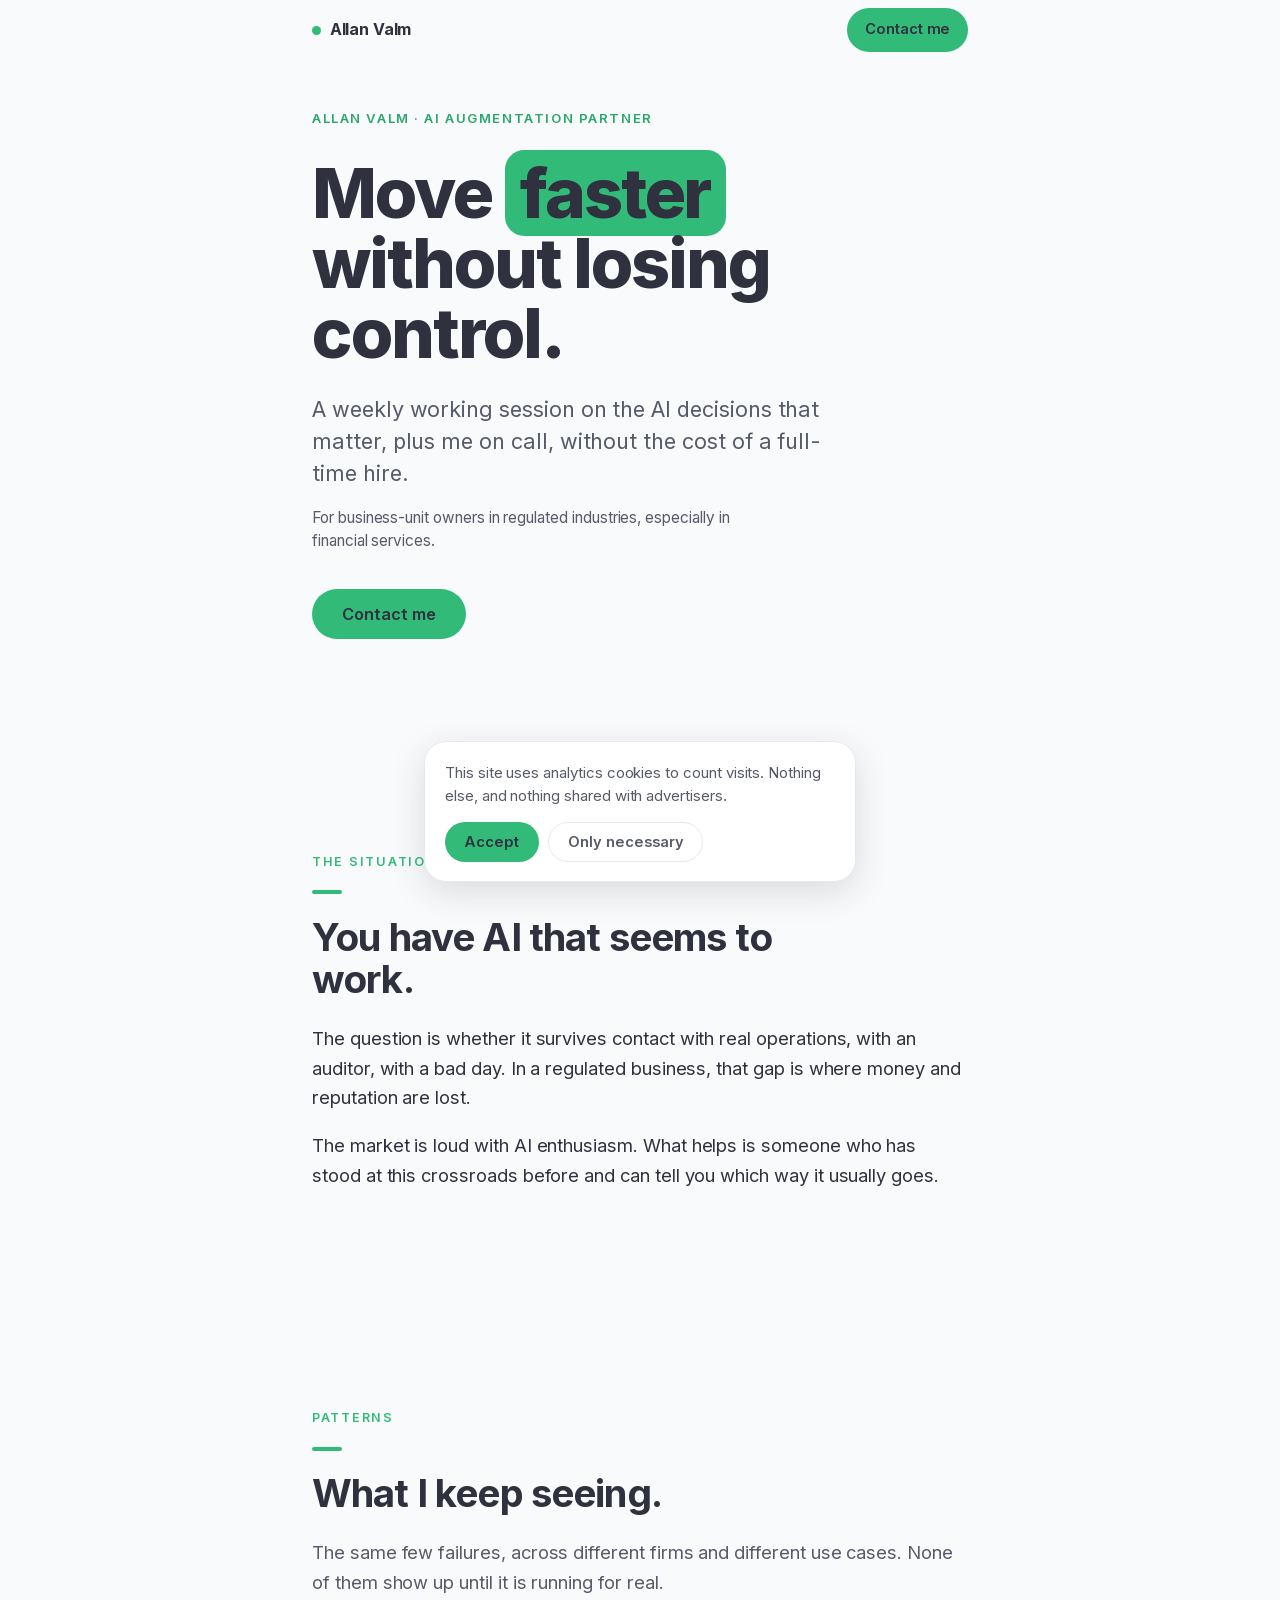
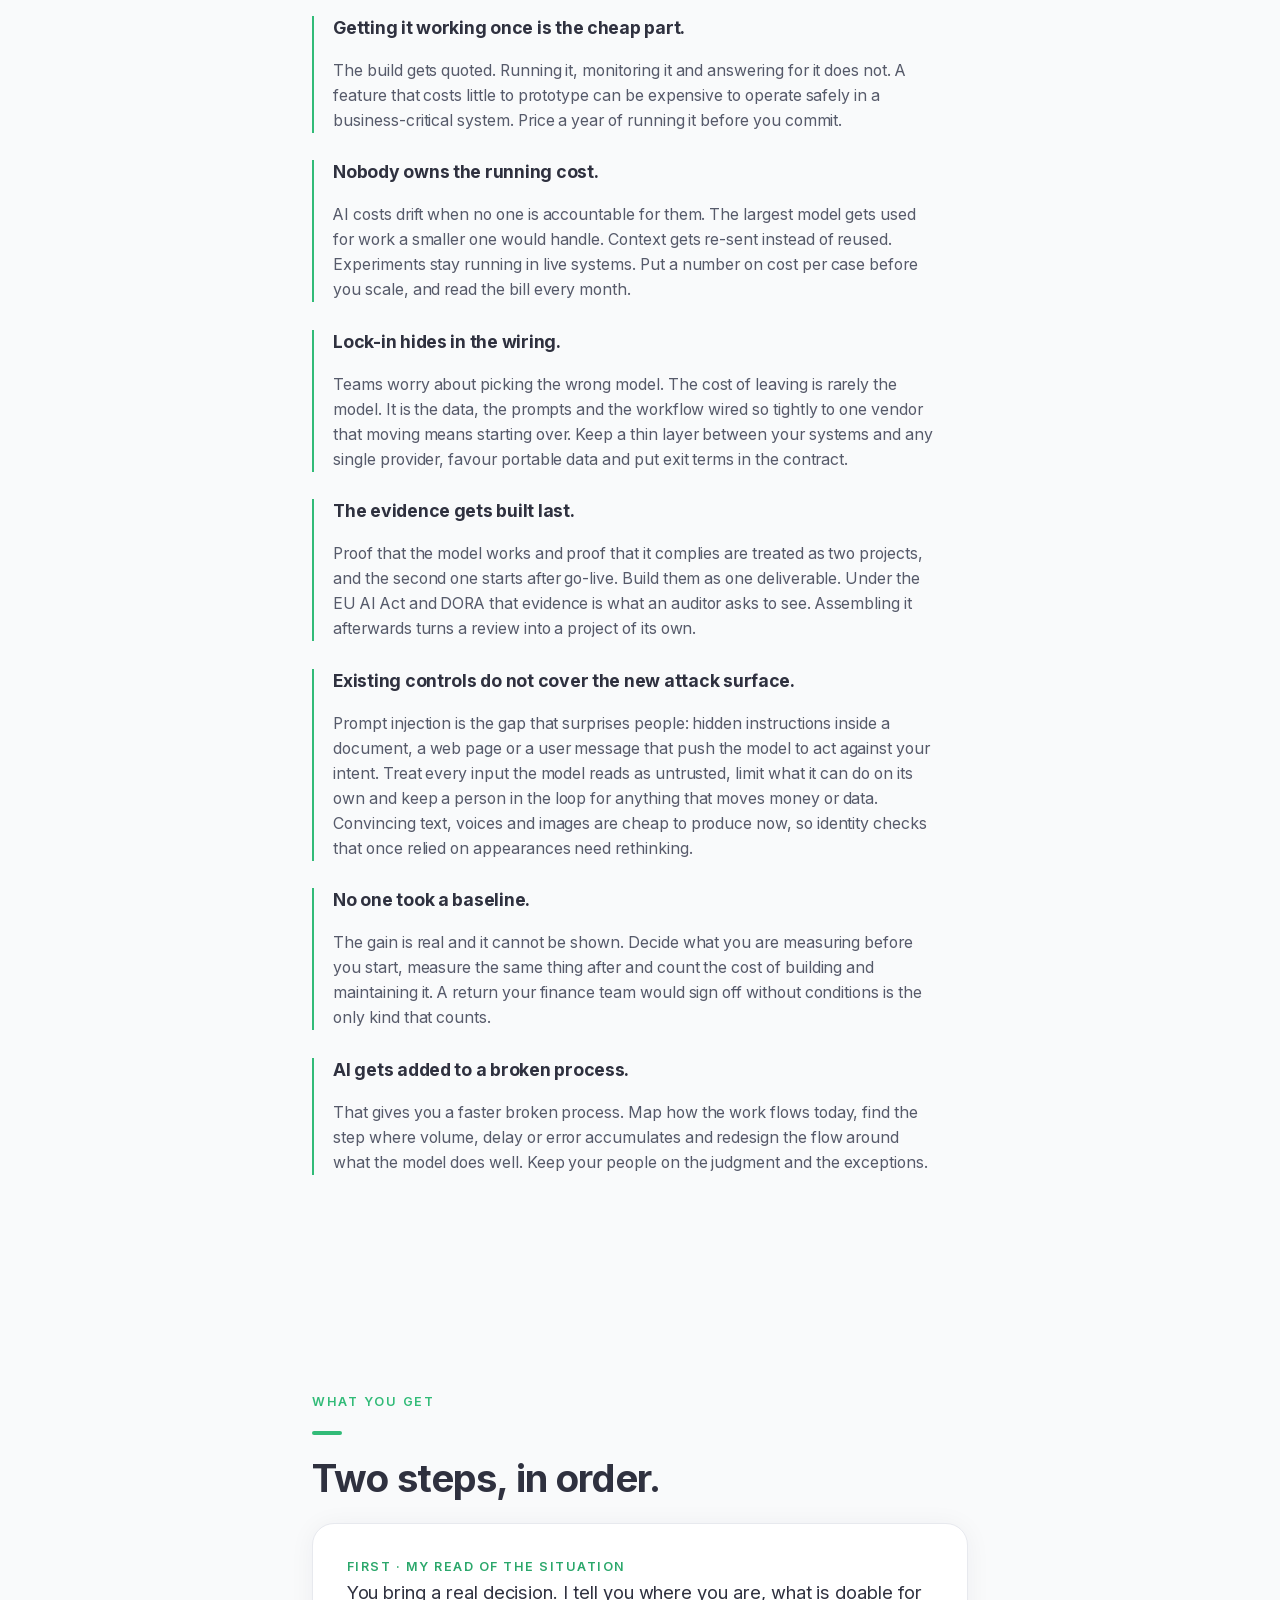
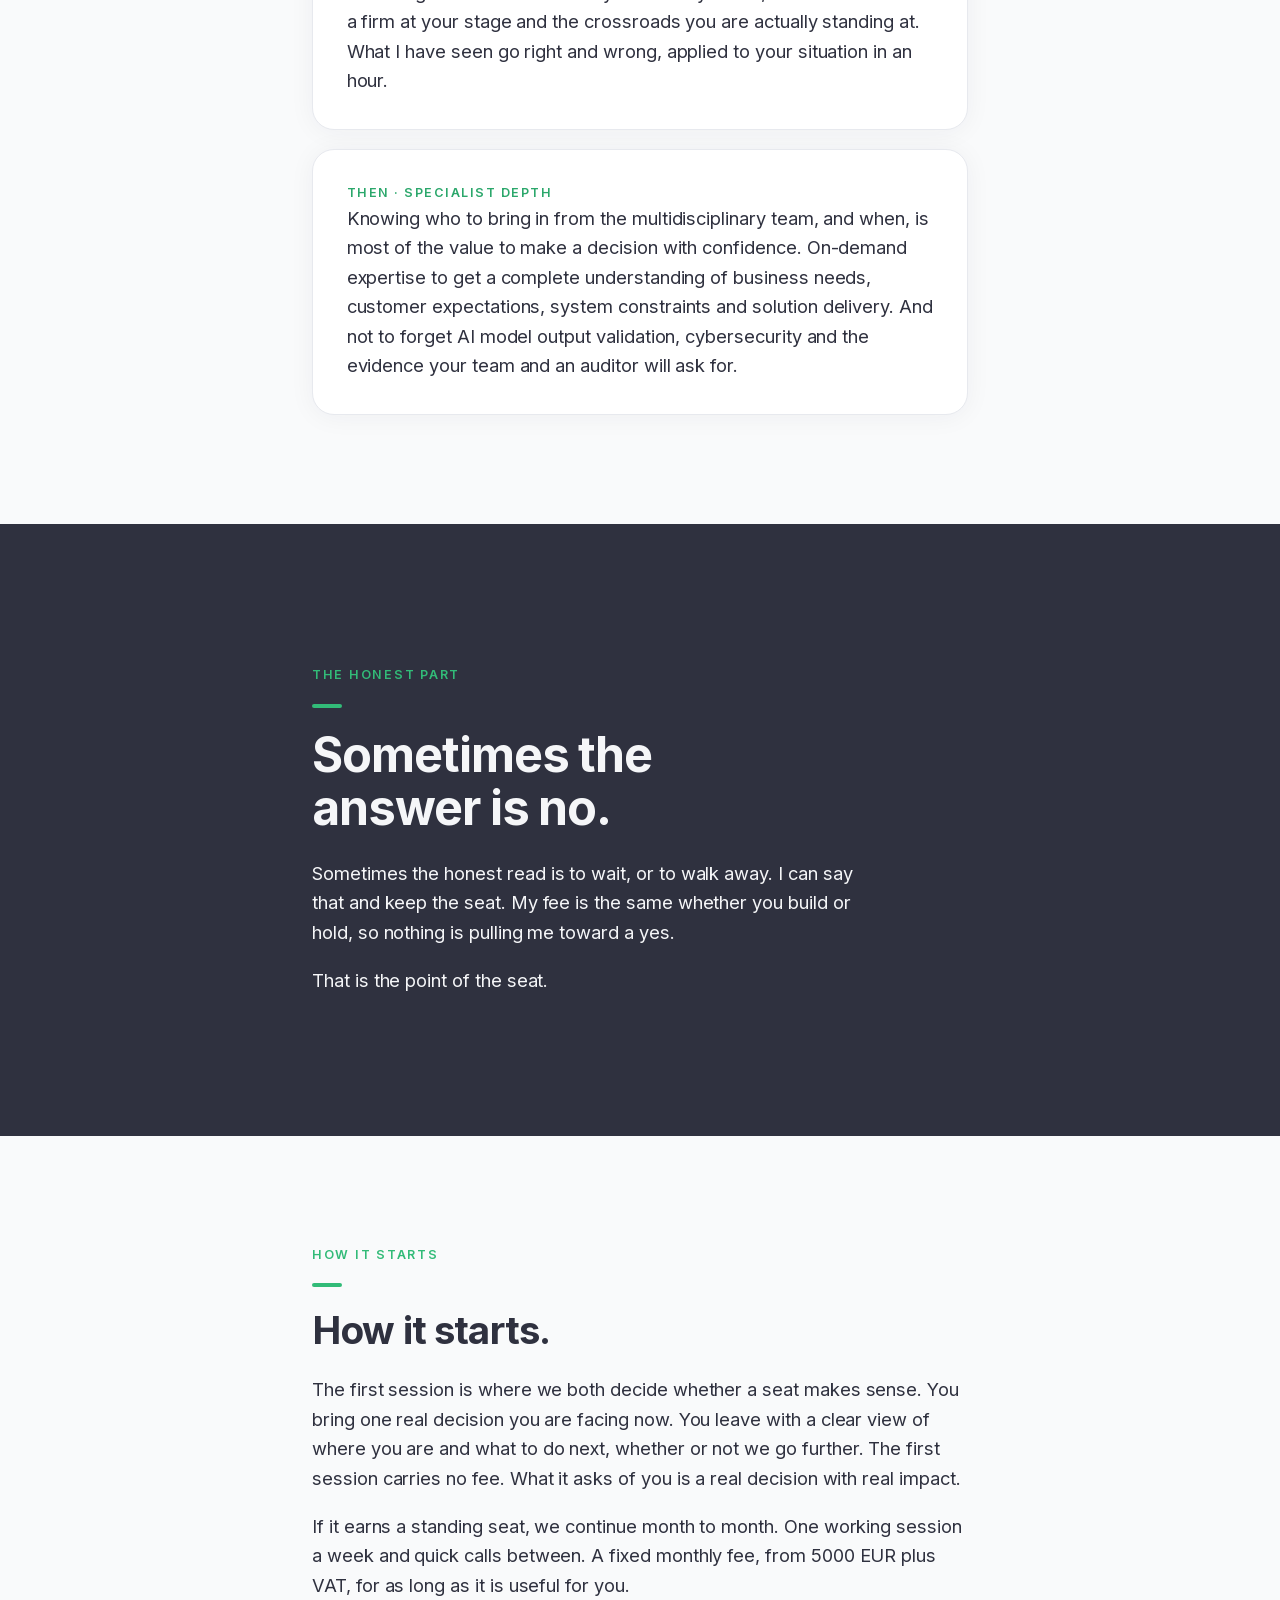
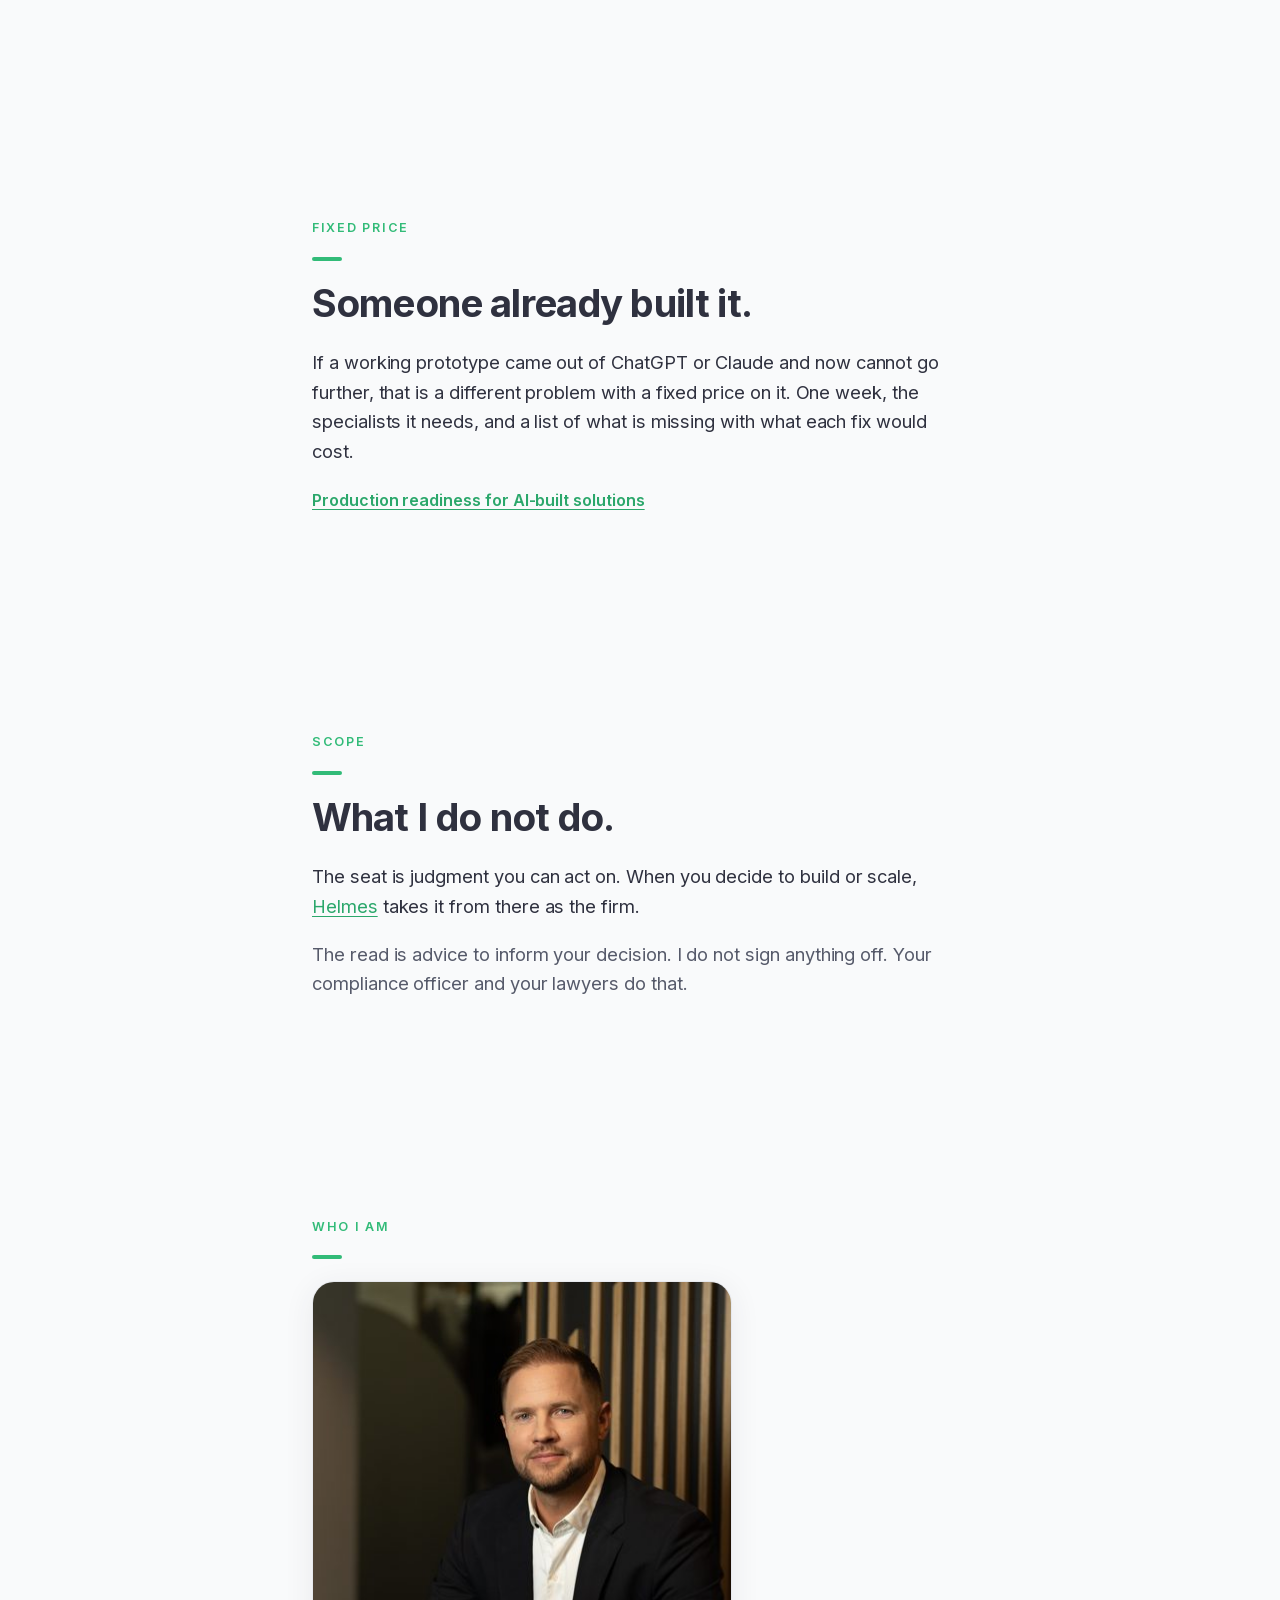
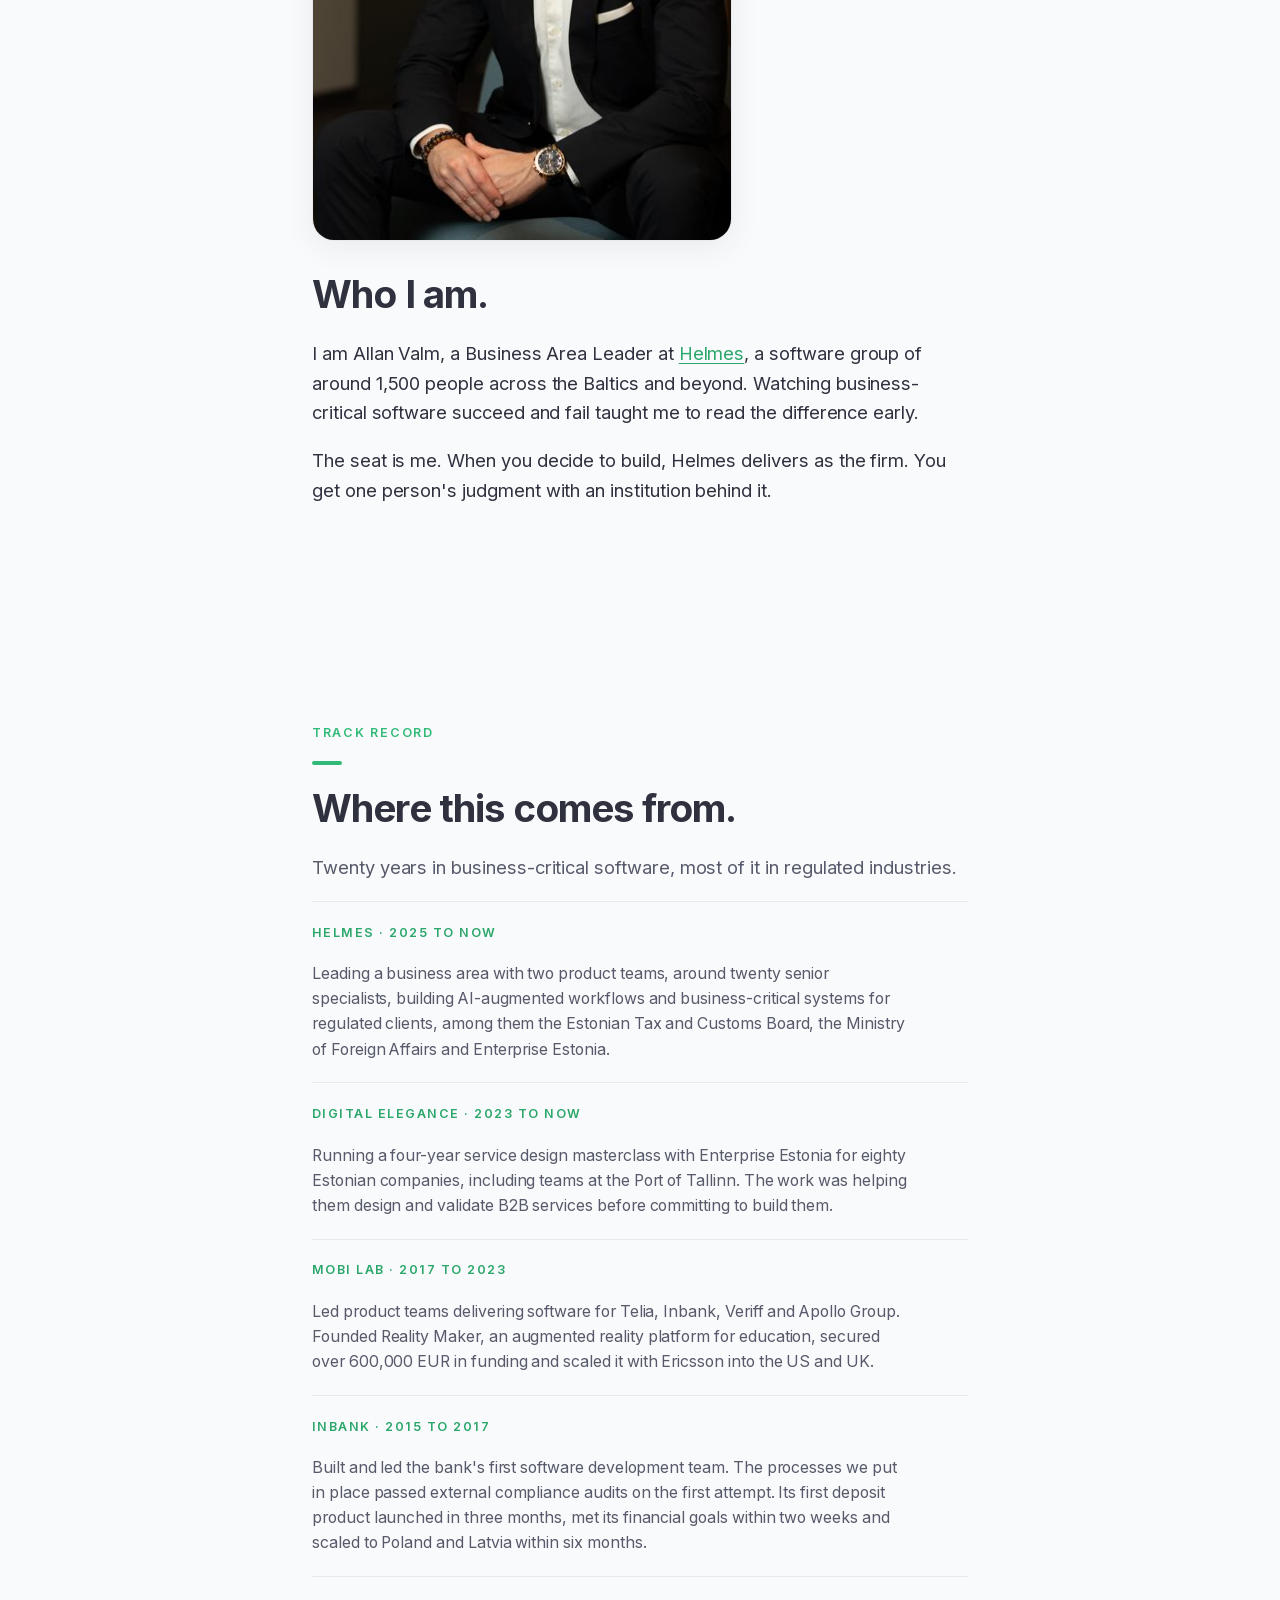
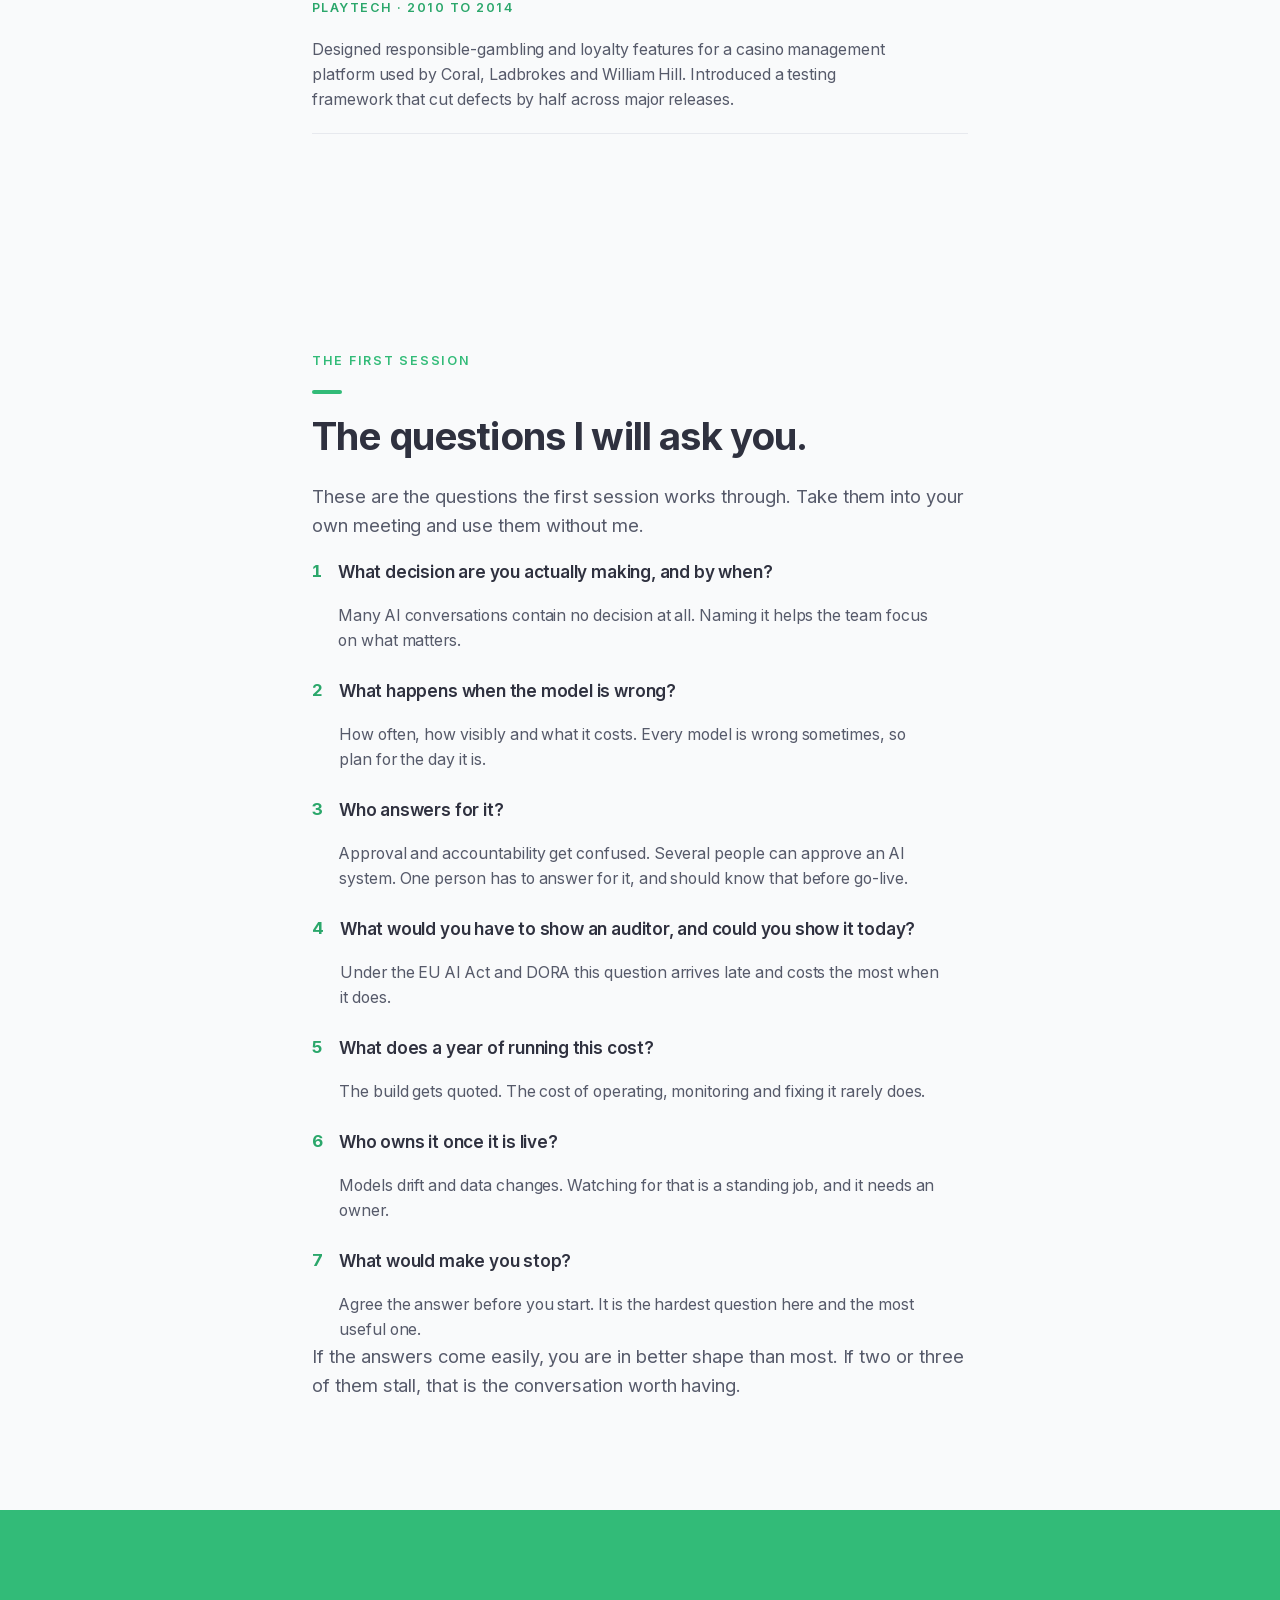
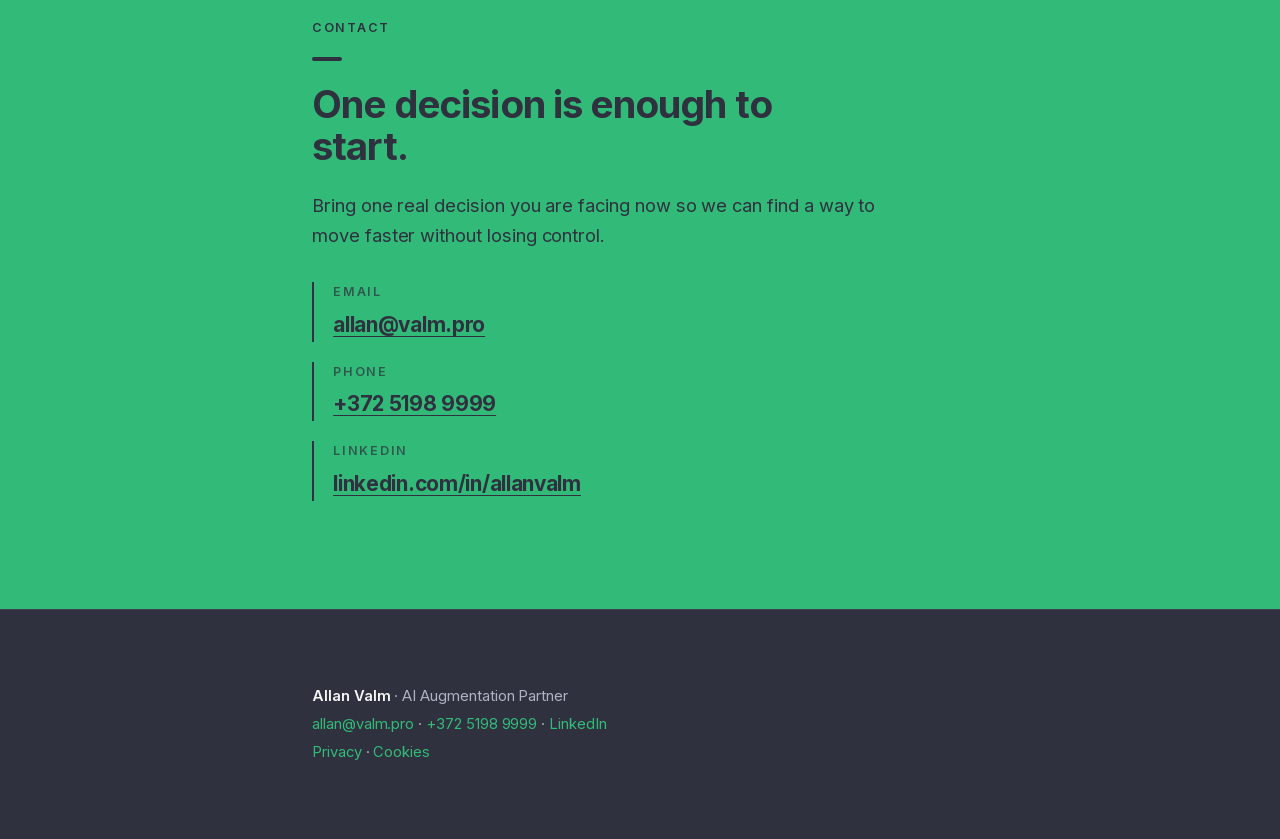
==== commit 9a7ca97f: "Add files via upload" ====
--- a/index.html
+++ b/index.html
@@ -221,7 +221,7 @@
       <div class="wrap">
         <p class="kicker">The situation</p>
         <span class="tick" aria-hidden="true"></span>
-        <h2 class="head" id="s-situation">You have AI that works in a demo.</h2>
+        <h2 class="head" id="s-situation">You have AI that seems to work.</h2>
         <p>The question is whether it survives contact with real operations, with an auditor, with a bad day. In a regulated business, that gap is where money and reputation are lost.</p>
         <p>The market is loud with AI enthusiasm. What helps is someone who has stood at this crossroads before and can tell you which way it usually goes.</p>
       </div>
@@ -232,10 +232,10 @@
         <p class="kicker">Patterns</p>
         <span class="tick" aria-hidden="true"></span>
         <h2 class="head" id="s-patterns">What I keep seeing.</h2>
-        <p class="qintro soft">The same few failures, across different firms and different use cases. None of them show up in the demo.</p>
+        <p class="qintro soft">The same few failures, across different firms and different use cases. None of them show up until it is running for real.</p>
         <div class="plist">
           <div class="pitem">
-            <p class="ptitle">The demo is the cheap part.</p>
+            <p class="ptitle">Getting it working once is the cheap part.</p>
             <p class="pbody">The build gets quoted. Running it, monitoring it and answering for it does not. A feature that costs little to prototype can be expensive to operate safely in a business-critical system. Price a year of running it before you commit.</p>
           </div>
           <div class="pitem">
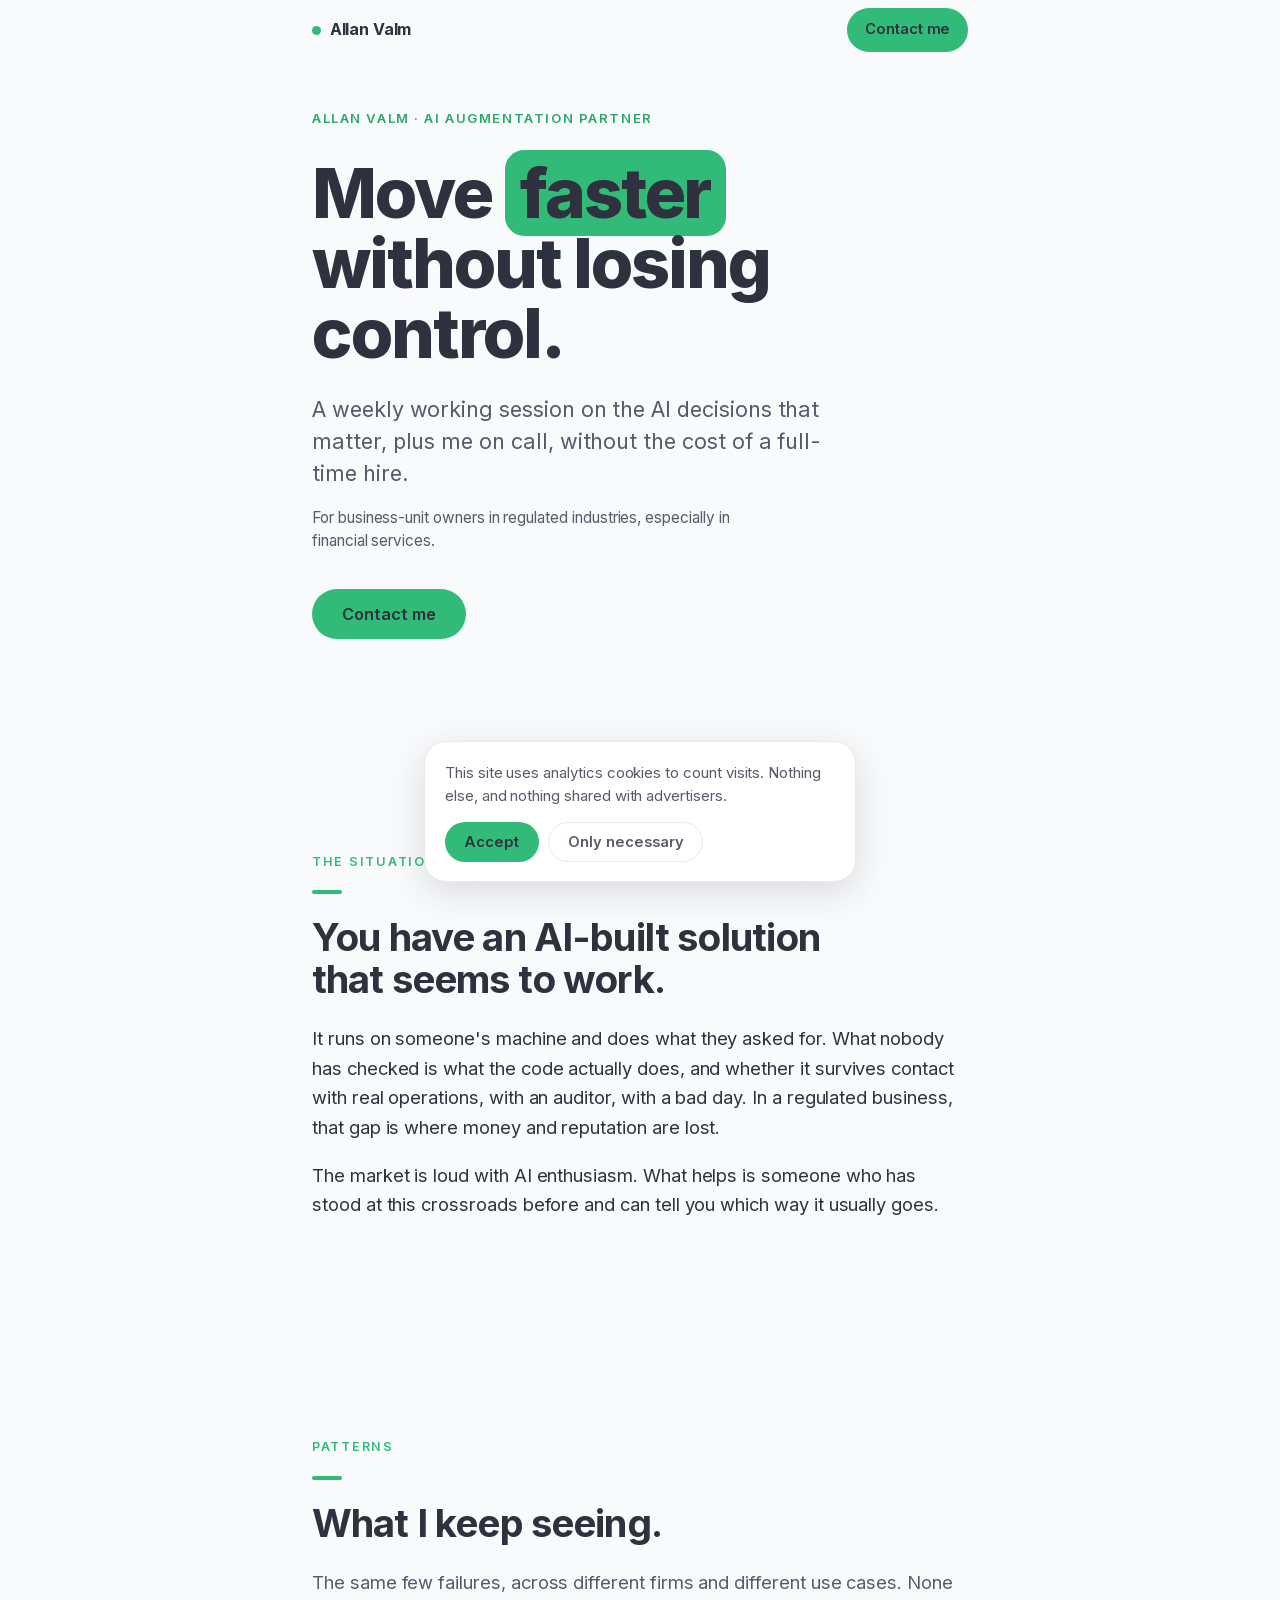
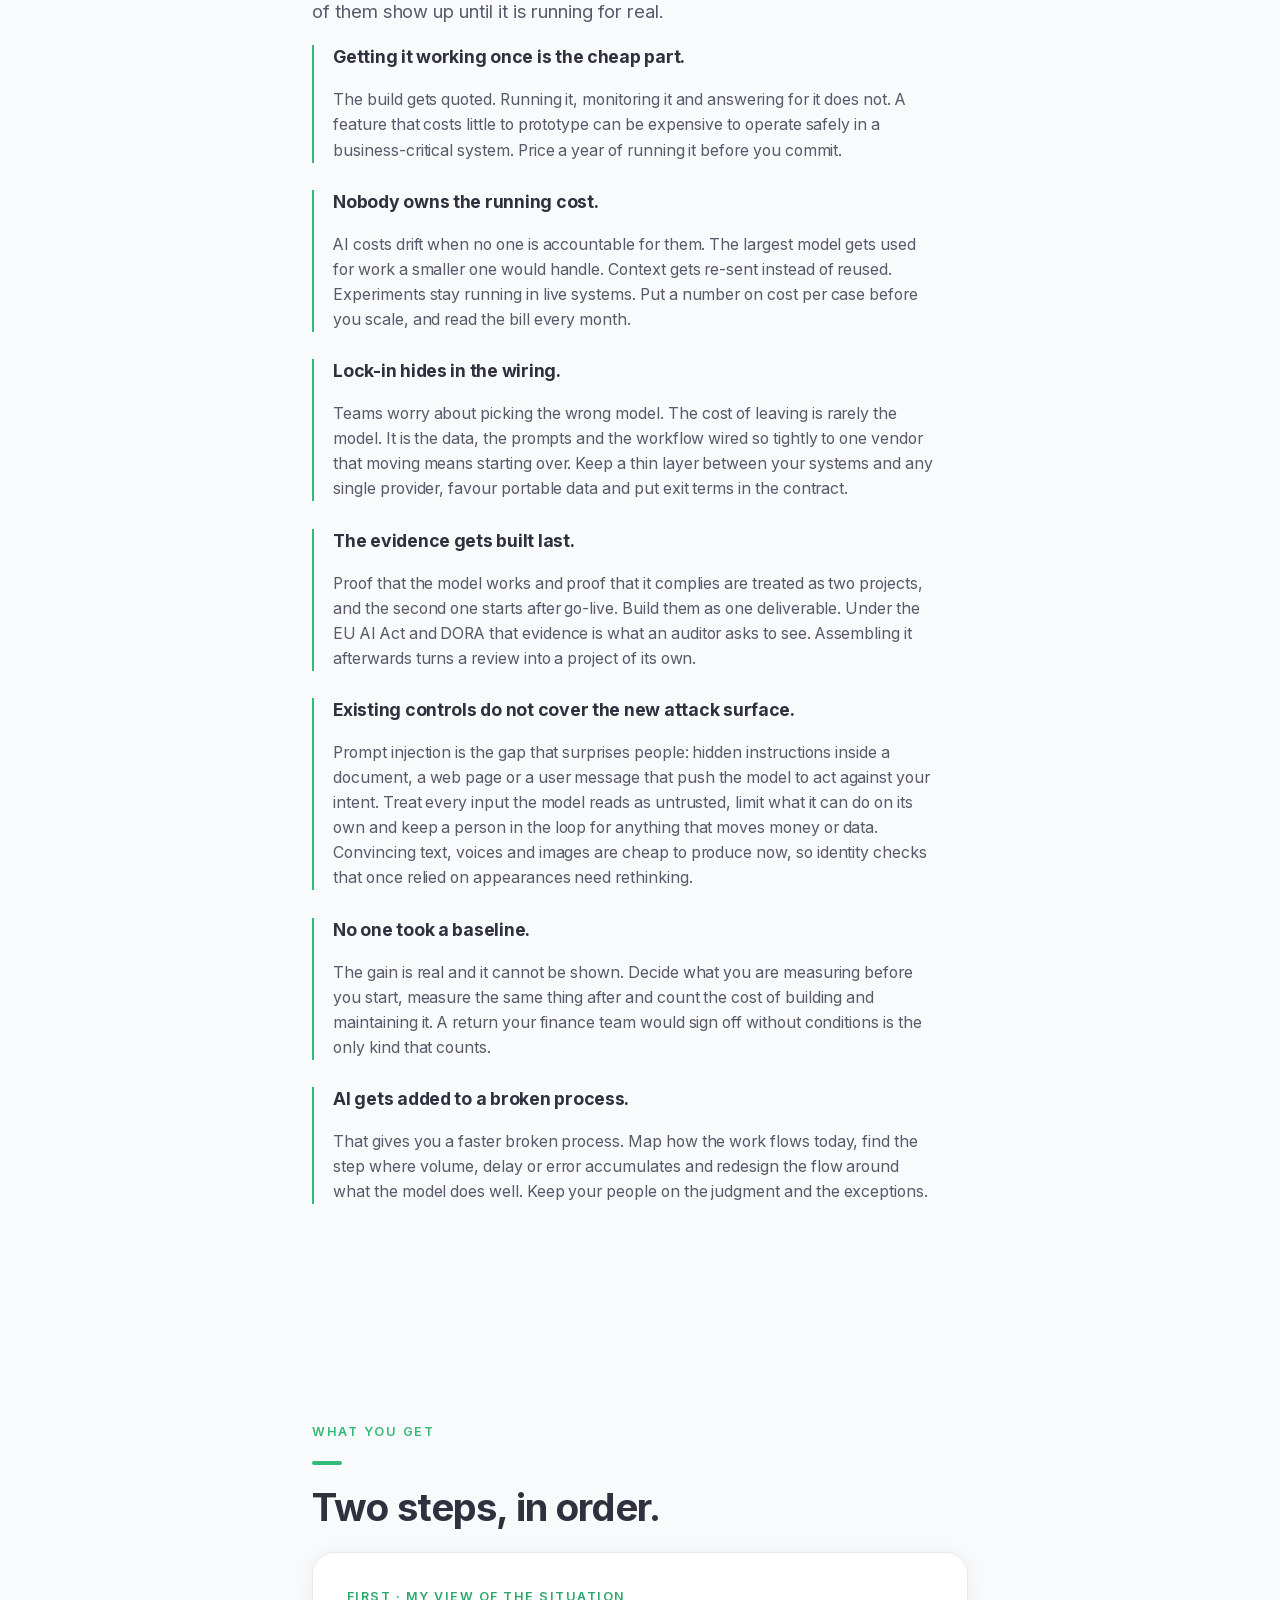
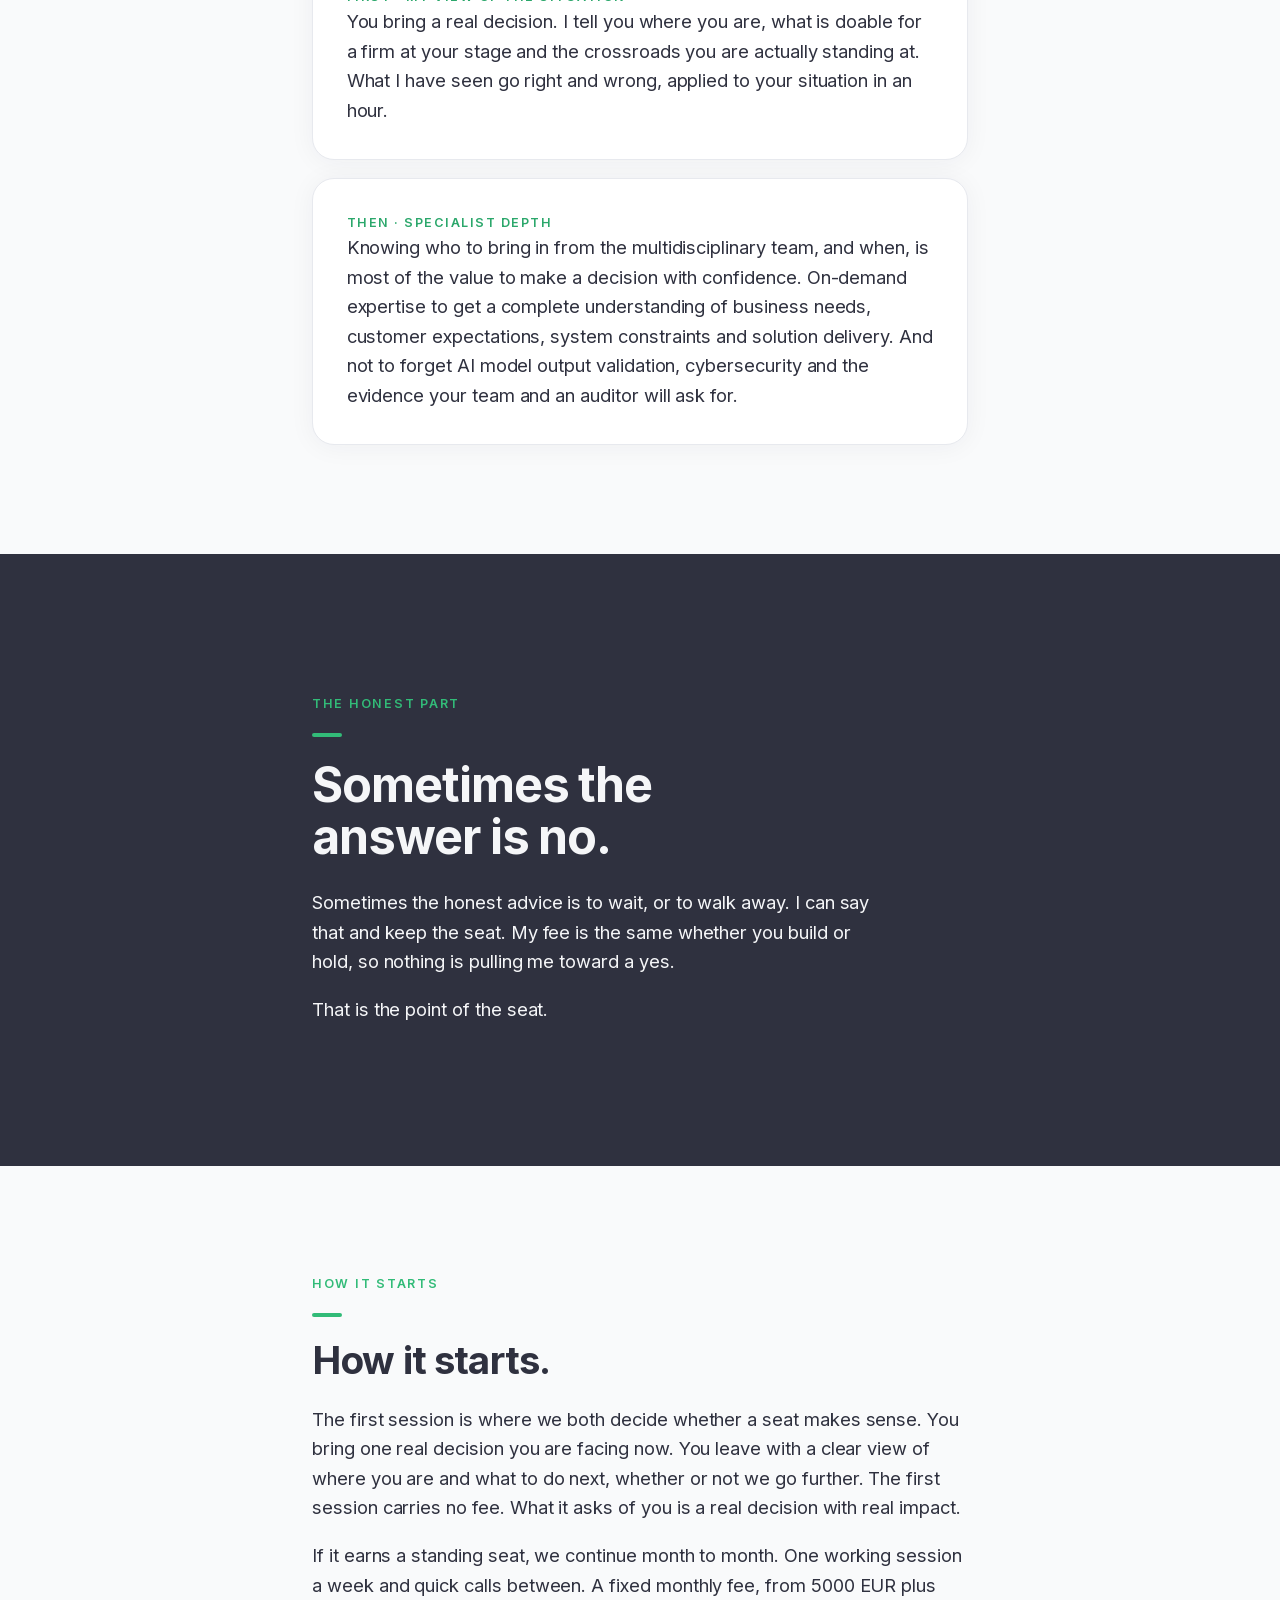
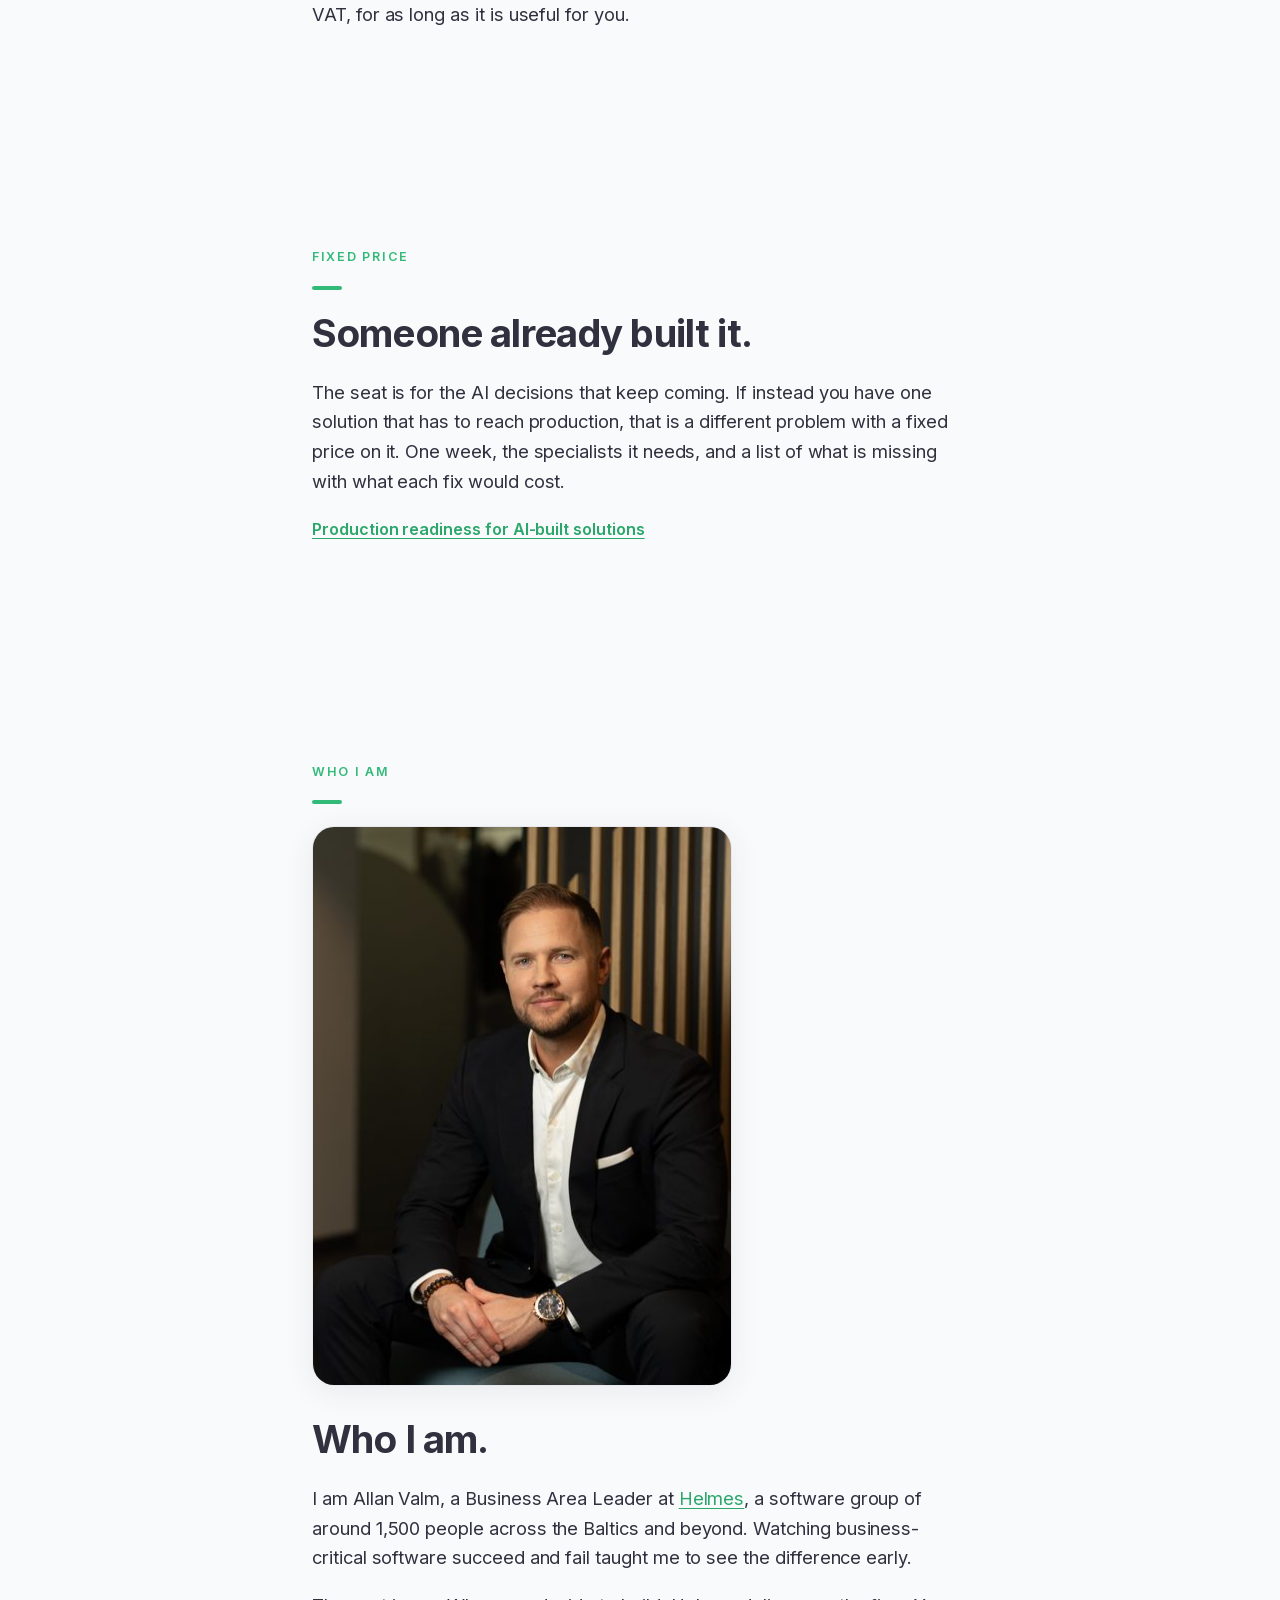
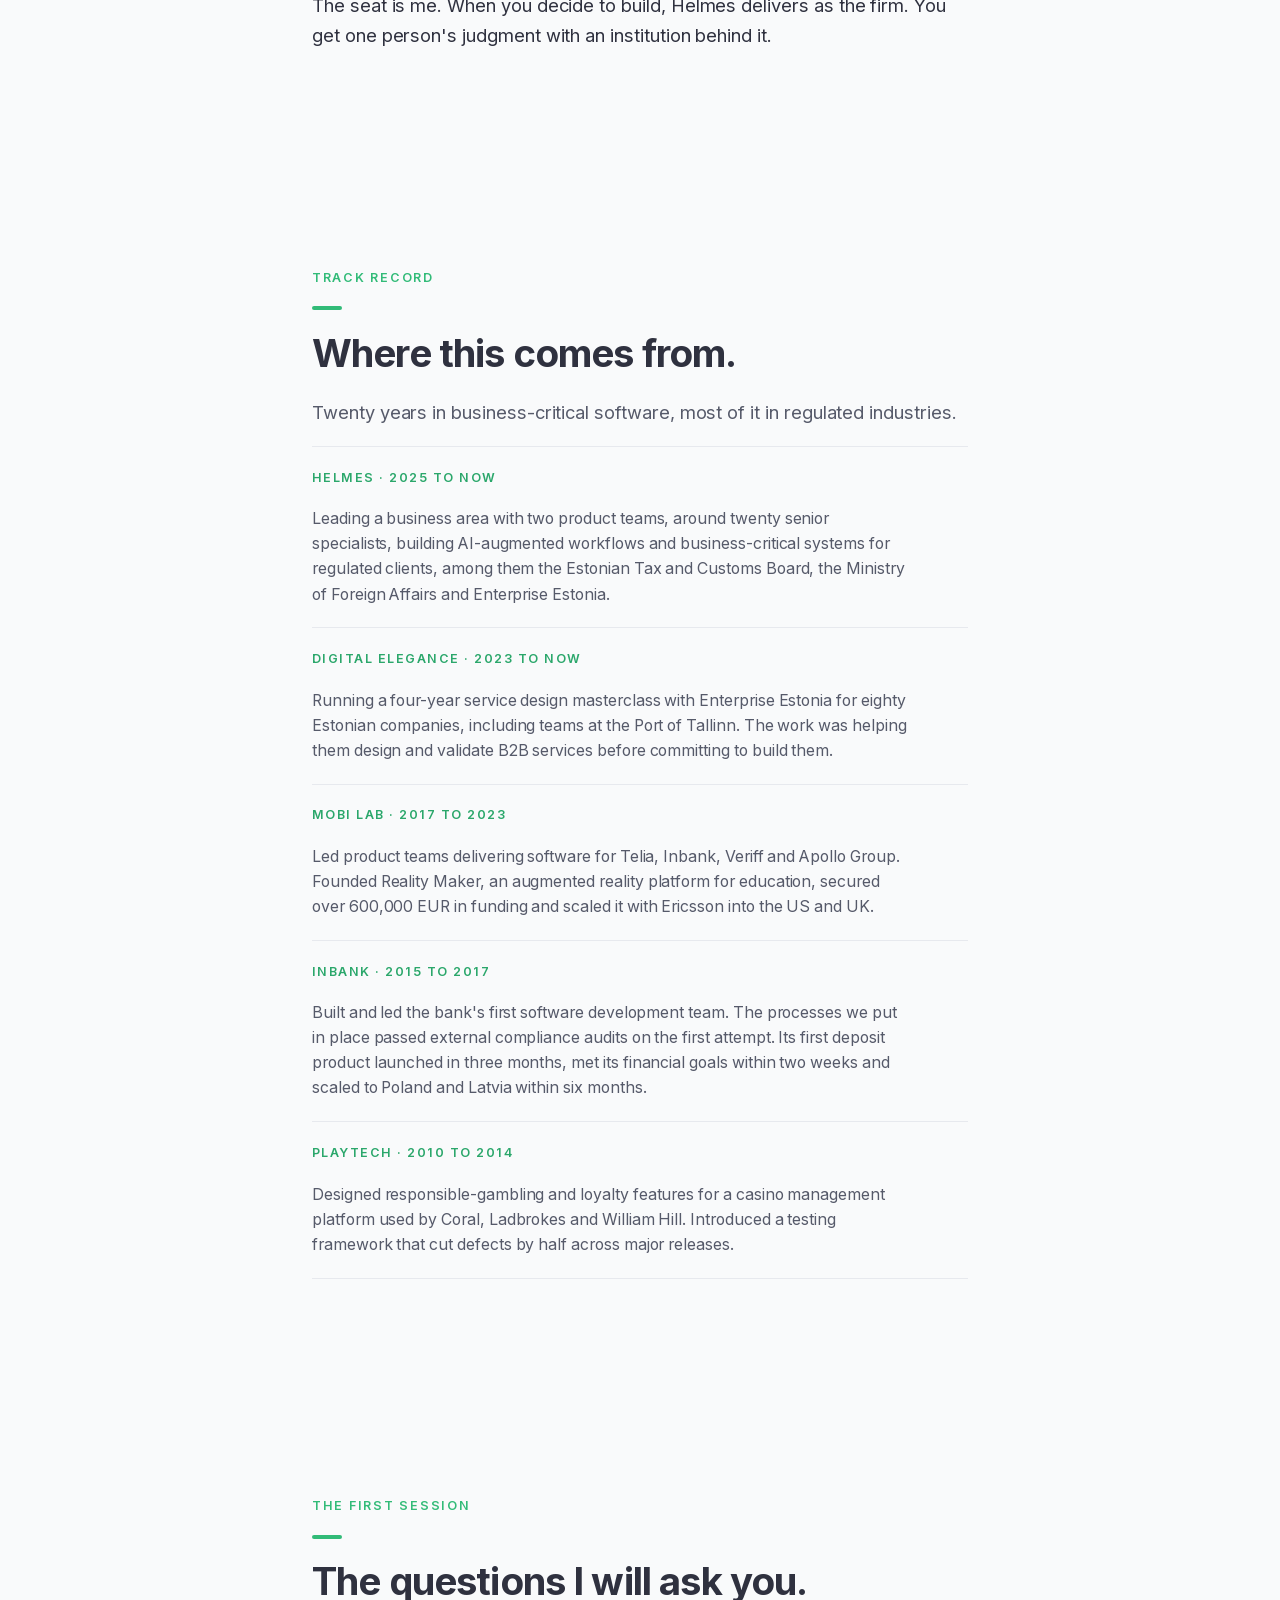
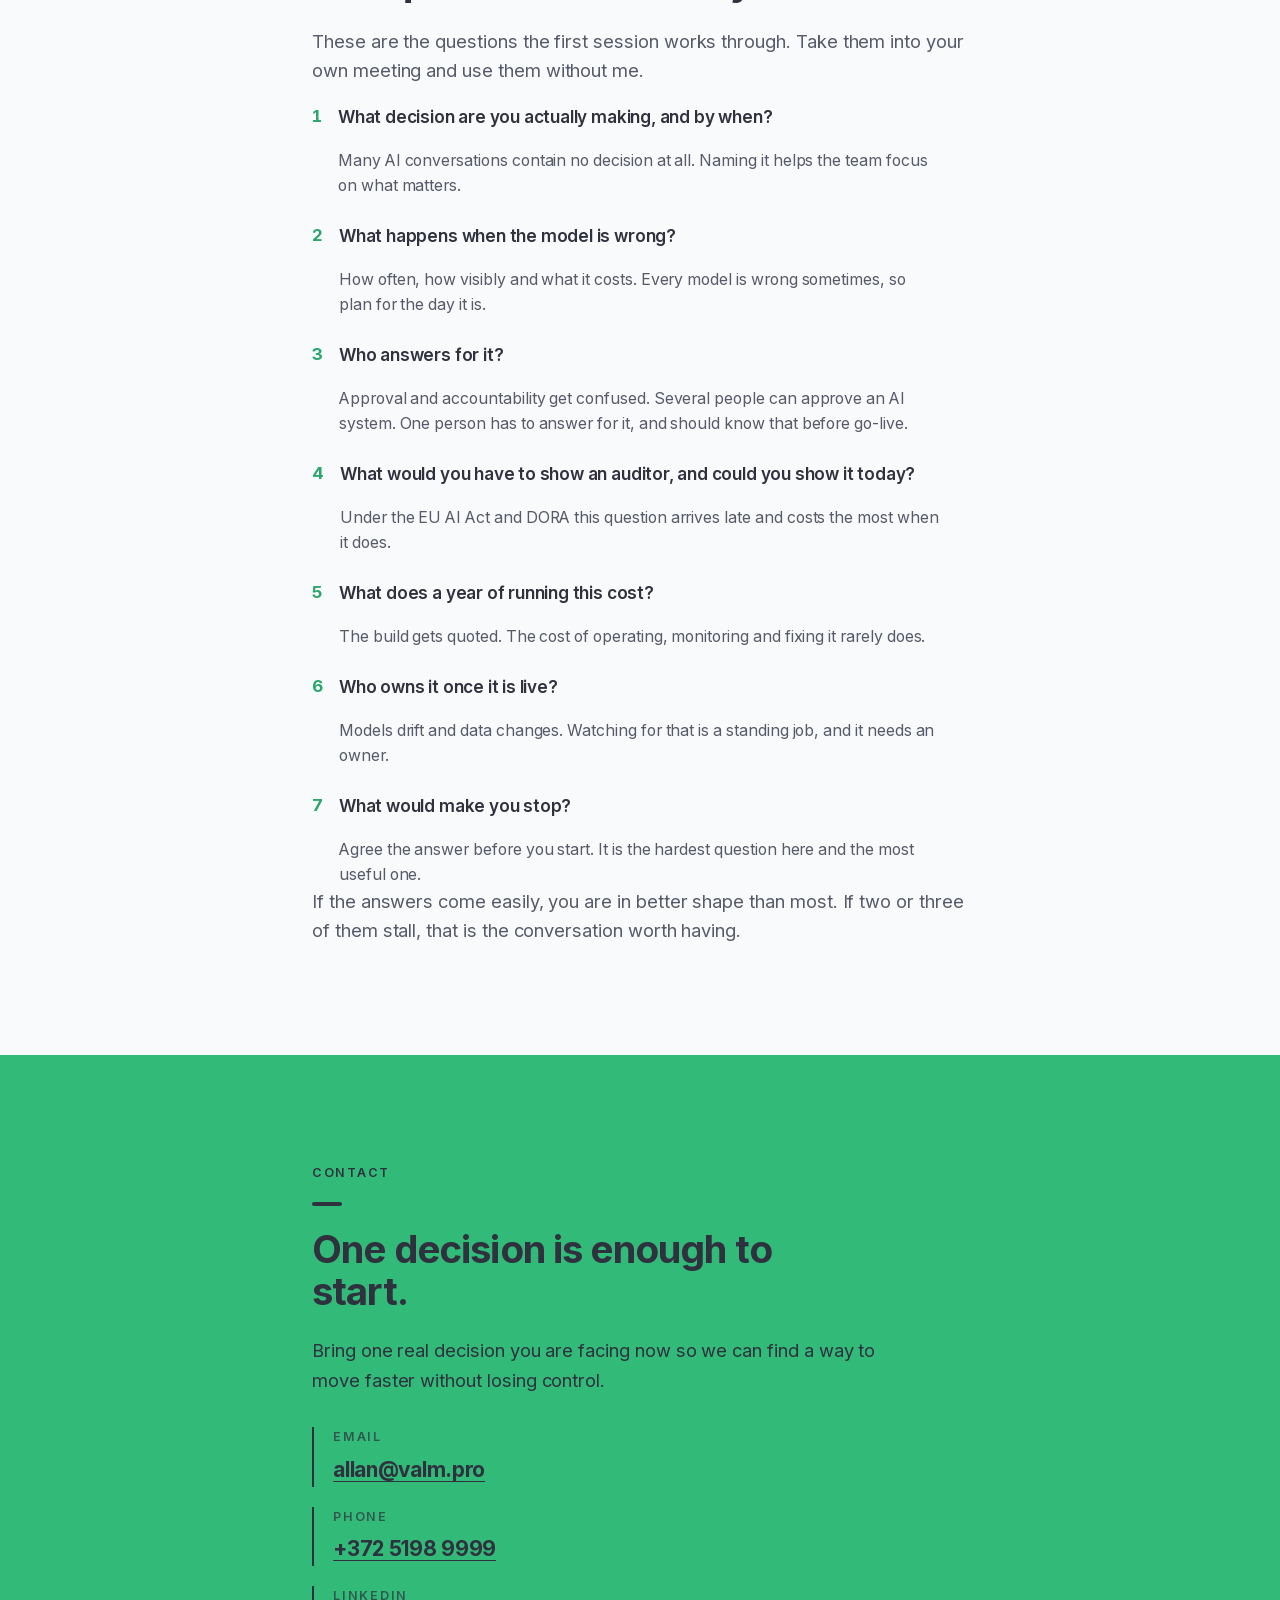
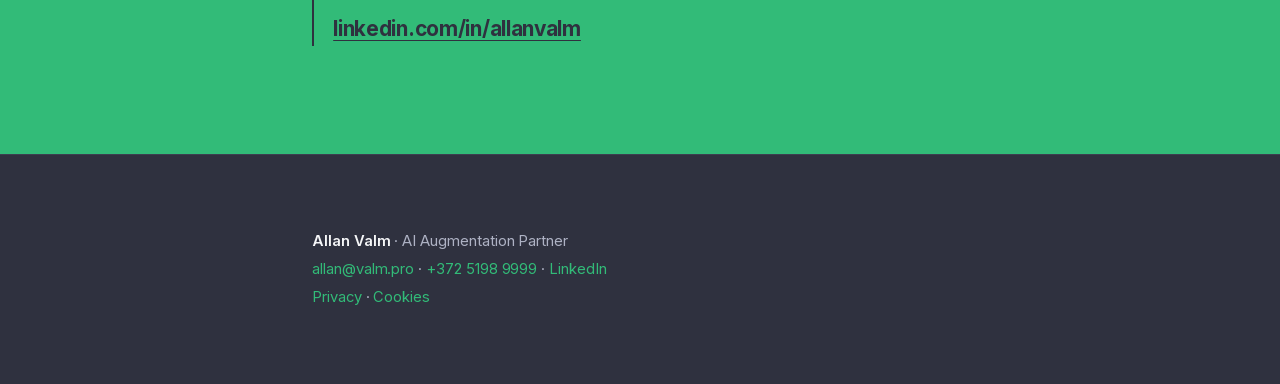
==== commit f36d0ae3: "Add files via upload" ====
--- a/index.html
+++ b/index.html
@@ -221,8 +221,8 @@
       <div class="wrap">
         <p class="kicker">The situation</p>
         <span class="tick" aria-hidden="true"></span>
-        <h2 class="head" id="s-situation">You have AI that seems to work.</h2>
-        <p>The question is whether it survives contact with real operations, with an auditor, with a bad day. In a regulated business, that gap is where money and reputation are lost.</p>
+        <h2 class="head" id="s-situation">You have an AI-built solution that seems to work.</h2>
+        <p>It runs on someone's machine and does what they asked for. What nobody has checked is what the code actually does, and whether it survives contact with real operations, with an auditor, with a bad day. In a regulated business, that gap is where money and reputation are lost.</p>
         <p>The market is loud with AI enthusiasm. What helps is someone who has stood at this crossroads before and can tell you which way it usually goes.</p>
       </div>
     </section>
@@ -273,7 +273,7 @@
         <h2 class="head" id="s-get">Two steps, in order.</h2>
         <div class="beats">
           <div class="beat-card">
-            <p class="beat-label">First · my read of the situation</p>
+            <p class="beat-label">First · my view of the situation</p>
             <p>You bring a real decision. I tell you where you are, what is doable for a firm at your stage and the crossroads you are actually standing at. What I have seen go right and wrong, applied to your situation in an hour.</p>
           </div>
           <div class="beat-card">
@@ -289,7 +289,7 @@
         <p class="kicker">The honest part</p>
         <span class="tick" aria-hidden="true"></span>
         <h2 class="head" id="s-honest">Sometimes the answer is no.</h2>
-        <p>Sometimes the honest read is to wait, or to walk away. I can say that and keep the seat. My fee is the same whether you build or hold, so nothing is pulling me toward a yes.</p>
+        <p>Sometimes the honest advice is to wait, or to walk away. I can say that and keep the seat. My fee is the same whether you build or hold, so nothing is pulling me toward a yes.</p>
         <p>That is the point of the seat.</p>
       </div>
     </section>
@@ -309,18 +309,8 @@
         <p class="kicker">Fixed price</p>
         <span class="tick" aria-hidden="true"></span>
         <h2 class="head" id="s-built">Someone already built it.</h2>
-        <p>If a working prototype came out of ChatGPT or Claude and now cannot go further, that is a different problem with a fixed price on it. One week, the specialists it needs, and a list of what is missing with what each fix would cost.</p>
+        <p>The seat is for the AI decisions that keep coming. If instead you have one solution that has to reach production, that is a different problem with a fixed price on it. One week, the specialists it needs, and a list of what is missing with what each fix would cost.</p>
         <p><a class="nextlink" href="/production-readiness.html">Production readiness for AI-built solutions</a></p>
-      </div>
-    </section>
-
-    <section class="section reveal" aria-labelledby="s-boundary">
-      <div class="wrap">
-        <p class="kicker">Scope</p>
-        <span class="tick" aria-hidden="true"></span>
-        <h2 class="head" id="s-boundary">What I do not do.</h2>
-        <p>The seat is judgment you can act on. When you decide to build or scale, <a href="https://www.helmes.com" target="_blank" rel="noopener">Helmes</a> takes it from there as the firm.</p>
-        <p class="soft">The read is advice to inform your decision. I do not sign anything off. Your compliance officer and your lawyers do that.</p>
       </div>
     </section>
 
@@ -330,7 +320,7 @@
         <span class="tick" aria-hidden="true"></span>
         <img class="portrait" src="/portrait.jpg" width="840" height="560" loading="lazy" decoding="async" alt="Allan Valm, AI Augmentation Partner and Business Area Leader at Helmes, seated in a dark suit and white shirt">
         <h2 class="head" id="s-who">Who I am.</h2>
-        <p>I am Allan Valm, a Business Area Leader at <a href="https://www.helmes.com" target="_blank" rel="noopener">Helmes</a>, a software group of around 1,500 people across the Baltics and beyond. Watching business-critical software succeed and fail taught me to read the difference early.</p>
+        <p>I am Allan Valm, a Business Area Leader at <a href="https://www.helmes.com" target="_blank" rel="noopener">Helmes</a>, a software group of around 1,500 people across the Baltics and beyond. Watching business-critical software succeed and fail taught me to see the difference early.</p>
         <p>The seat is me. When you decide to build, Helmes delivers as the firm. You get one person's judgment with an institution behind it.</p>
       </div>
     </section>
--- a/site.css
+++ b/site.css
@@ -136,6 +136,12 @@
   .footer-line .name{ color:var(--on-dark); font-weight:600; }
   .footer a{ color:var(--green); text-decoration:none; }
   .footer a:hover{ text-decoration:underline; }
+
+  /* ---- Lens list ---- */
+  .lenses{ margin:0 0 1.4rem; padding:0; list-style:none; }
+  .lenses li{ position:relative; padding-left:1.35rem; margin:0 0 .55rem; color:var(--ink-soft); font-size:1rem; line-height:1.5; }
+  .lenses li::before{ content:""; position:absolute; left:0; top:.62em; width:8px; height:8px; border-radius:var(--r-pill); background:var(--green); }
+  .section--dark .lenses li{ color:var(--on-dark-soft); }
 
   /* ---- Contact routes ---- */
   .routes{ margin-top:2rem; display:flex; flex-direction:column; gap:1.25rem; }
@@ -266,7 +272,6 @@
   .prose p{ margin:0 0 1.05rem; max-width:64ch; }
   .prose ul{ margin:0 0 1.05rem; padding-left:1.15rem; max-width:64ch; }
   .prose li{ margin:0 0 .4rem; color:var(--ink-soft); }
-  .prose .lede{ font-size:clamp(1.14rem,1.05rem + .4vw,1.3rem); line-height:1.5; color:var(--ink-soft); margin:0 0 2rem; max-width:46ch; }
   .prose .updated{ font-size:.92rem; color:var(--ink-soft); margin:0 0 2.2rem; }
   .prose .basis{ font-size:.94rem; color:var(--ink-soft); border-left:2px solid var(--green); padding-left:.9rem; margin:0 0 1.05rem; }
   .nextlink{ display:inline-block; font-weight:600; font-size:1rem; color:var(--green-deep); text-decoration:underline; text-underline-offset:.2em; }
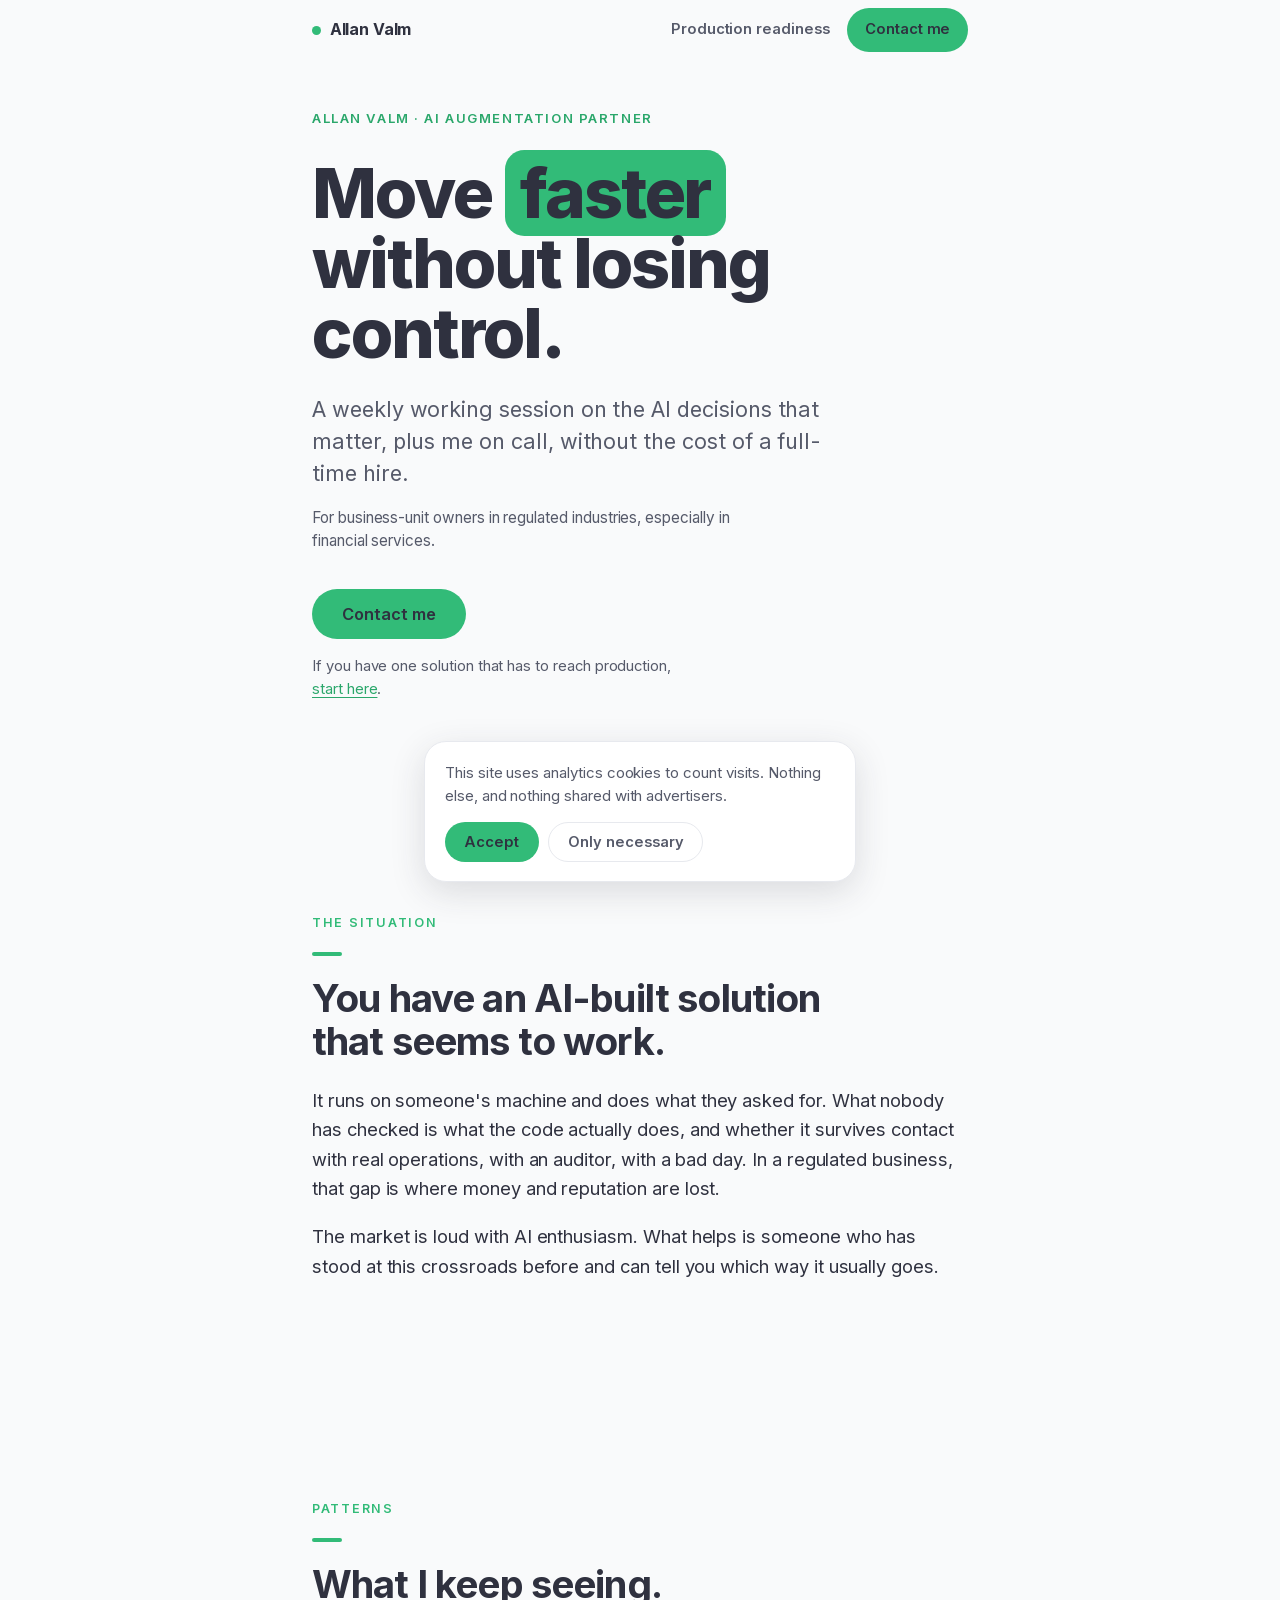
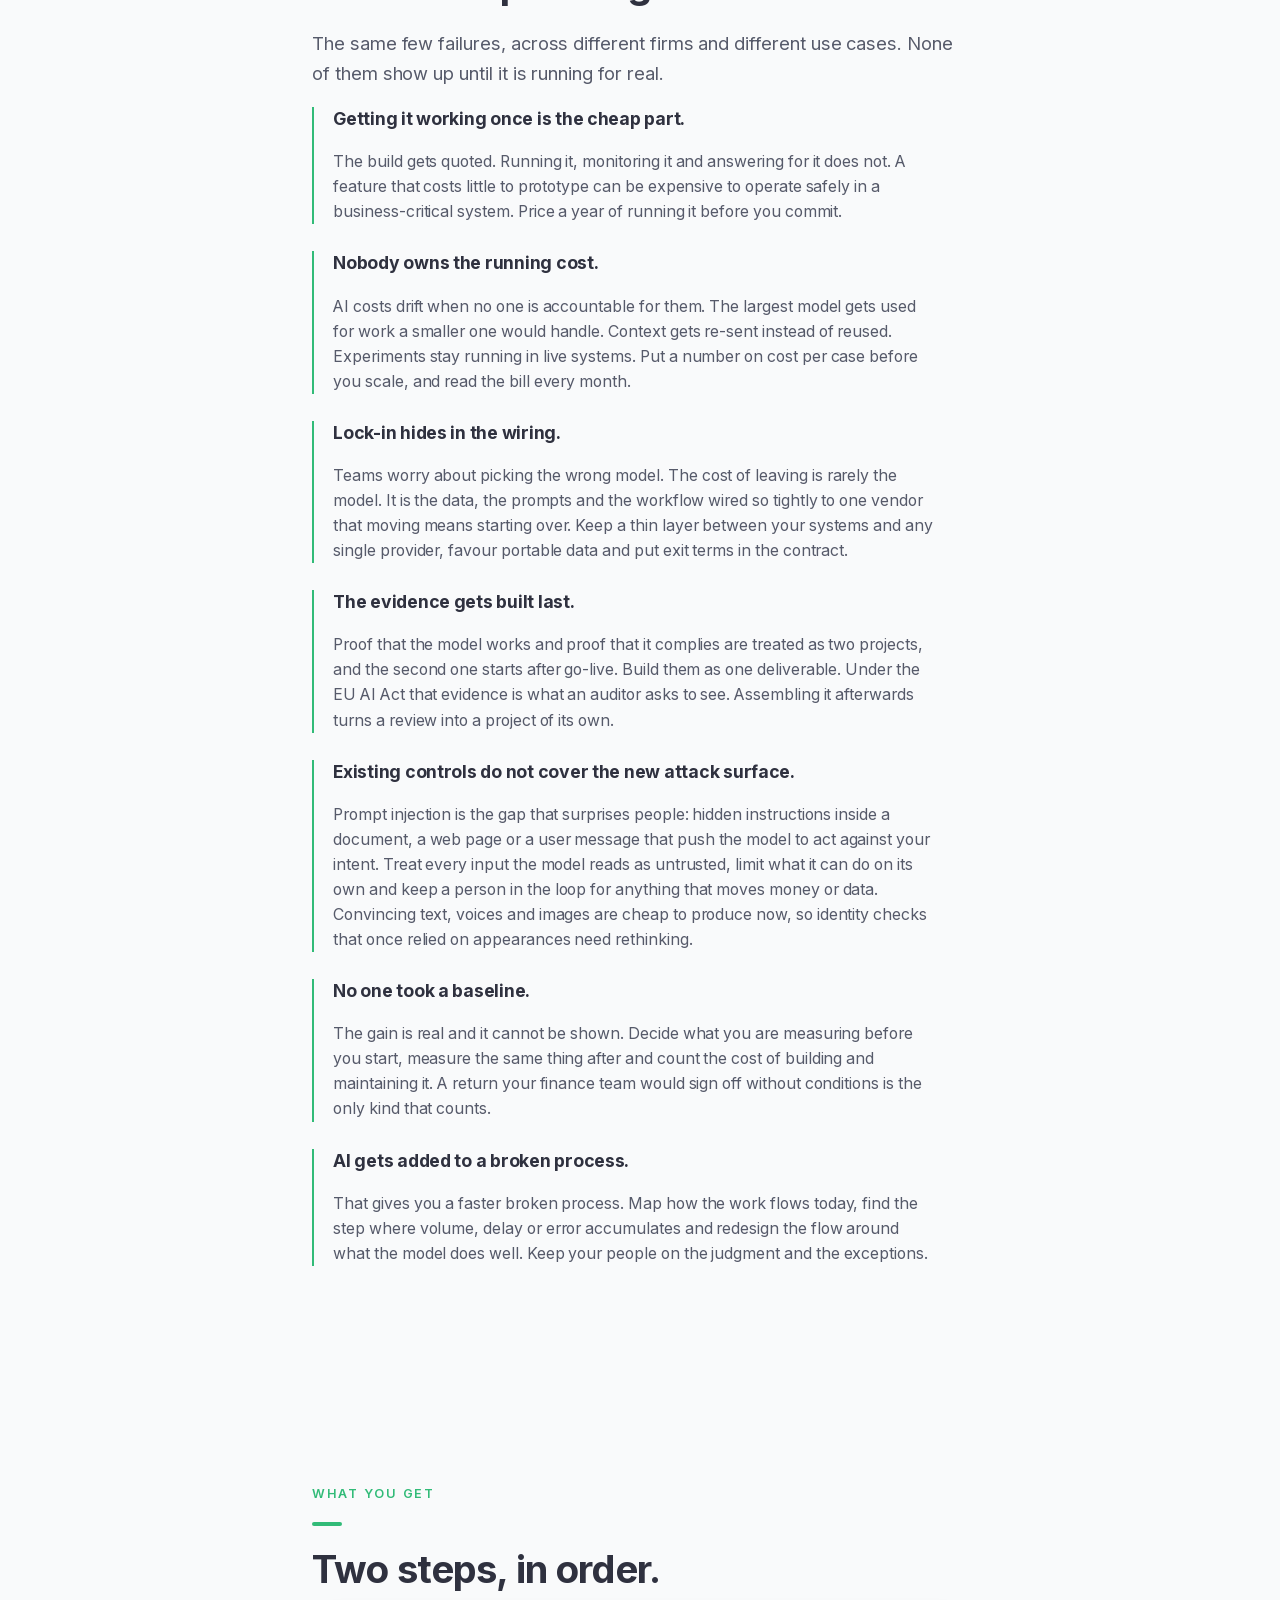
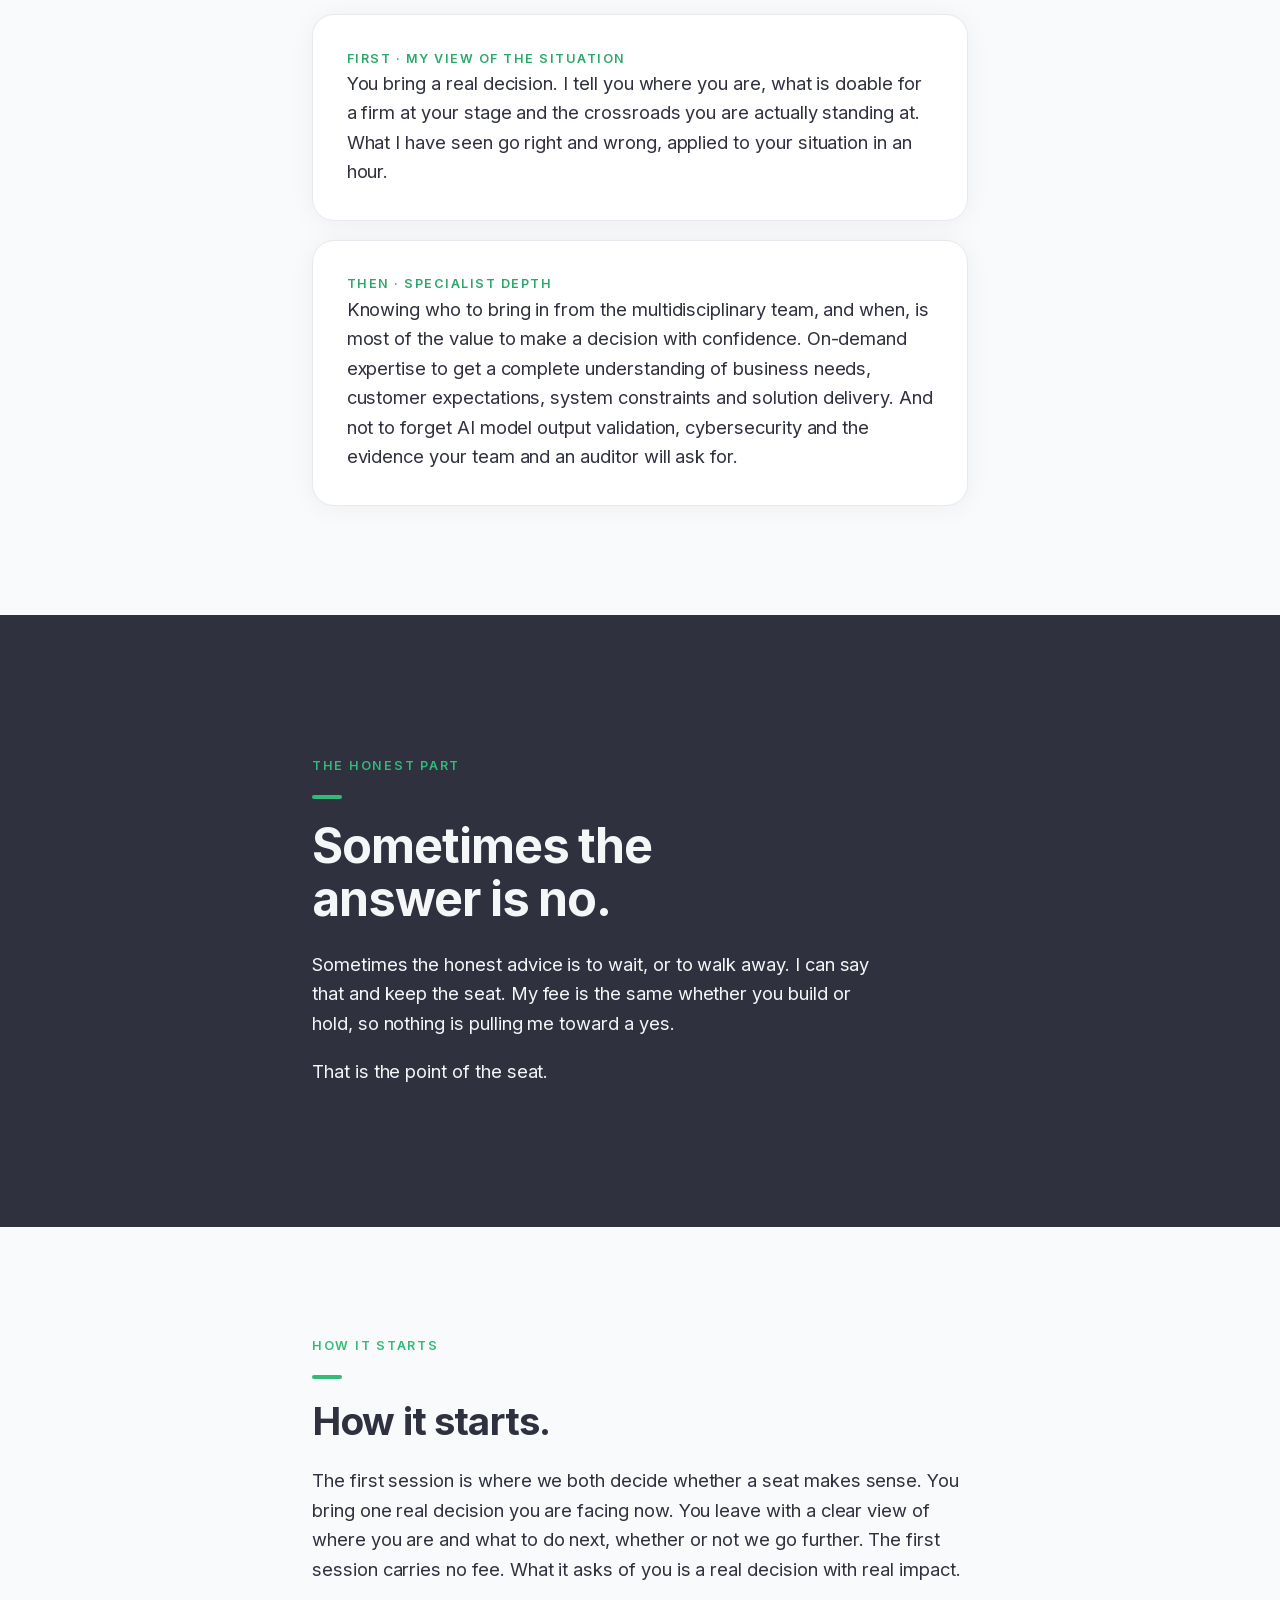
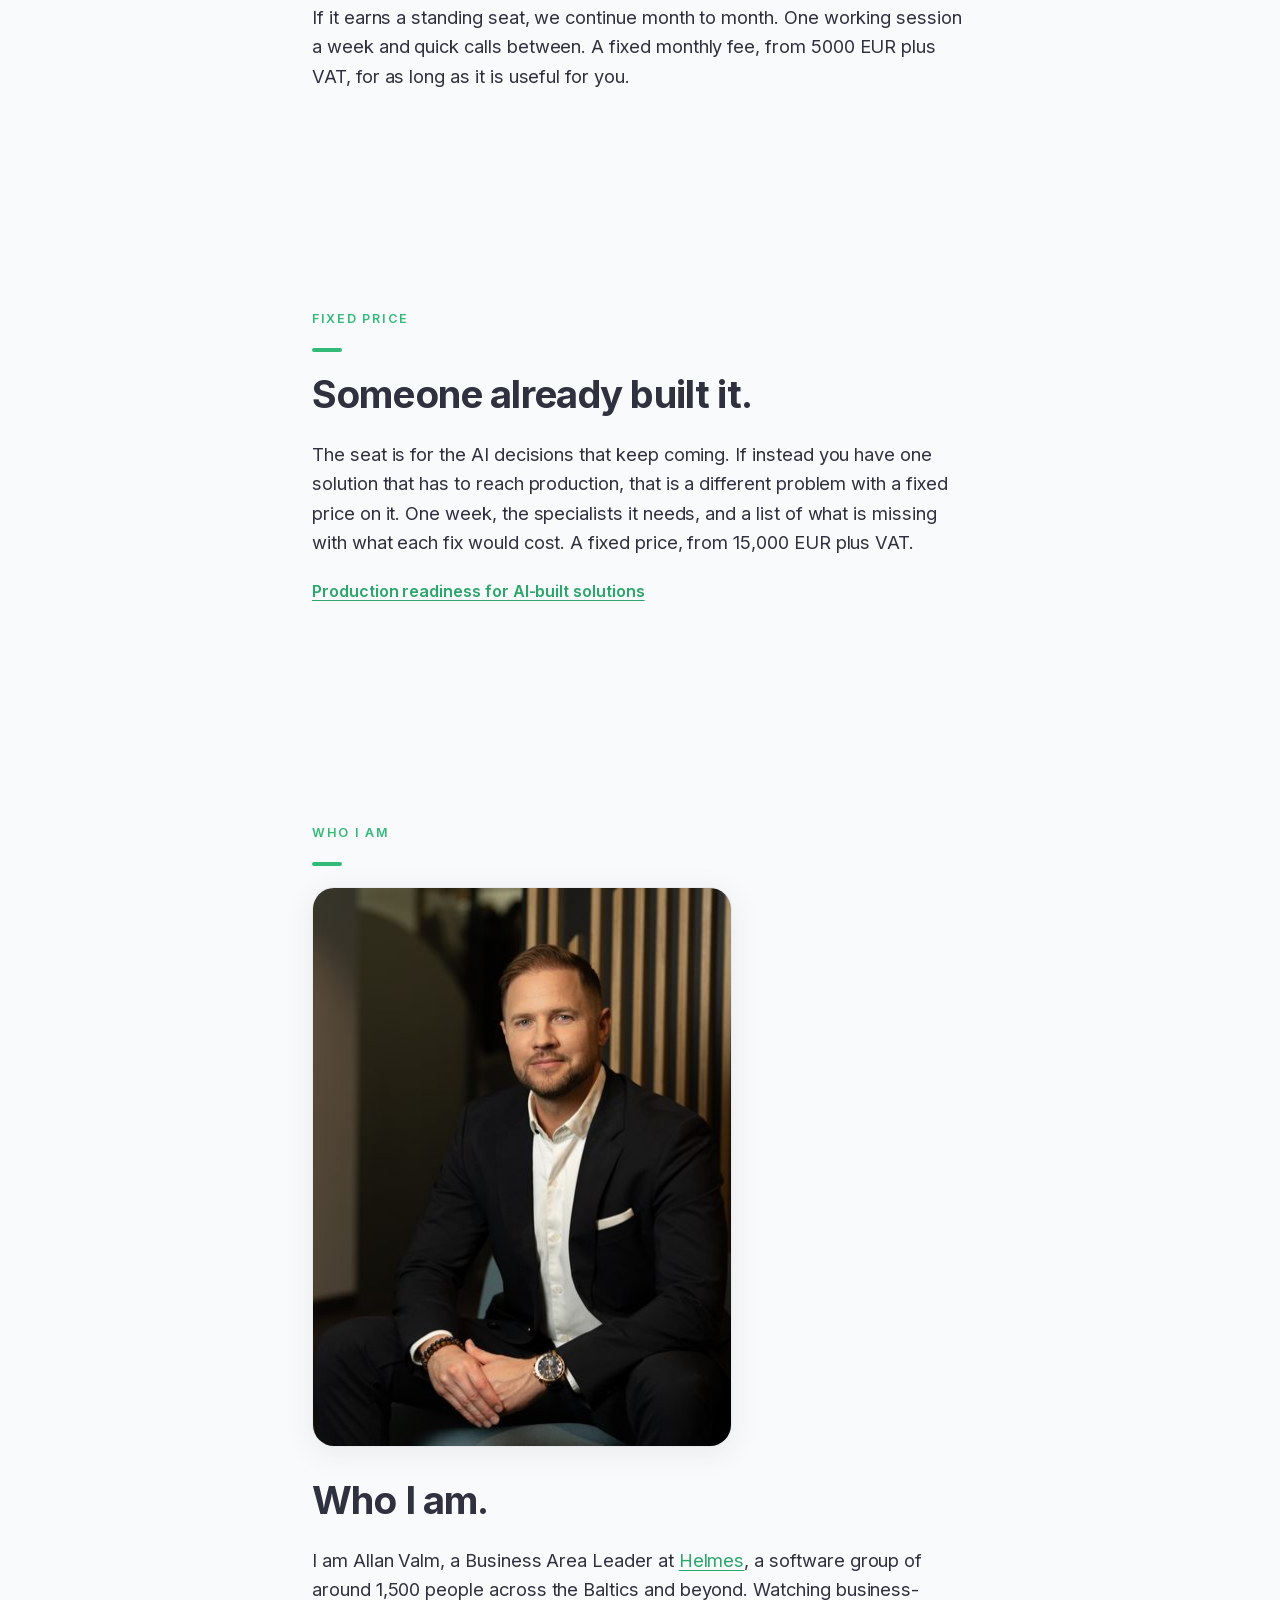
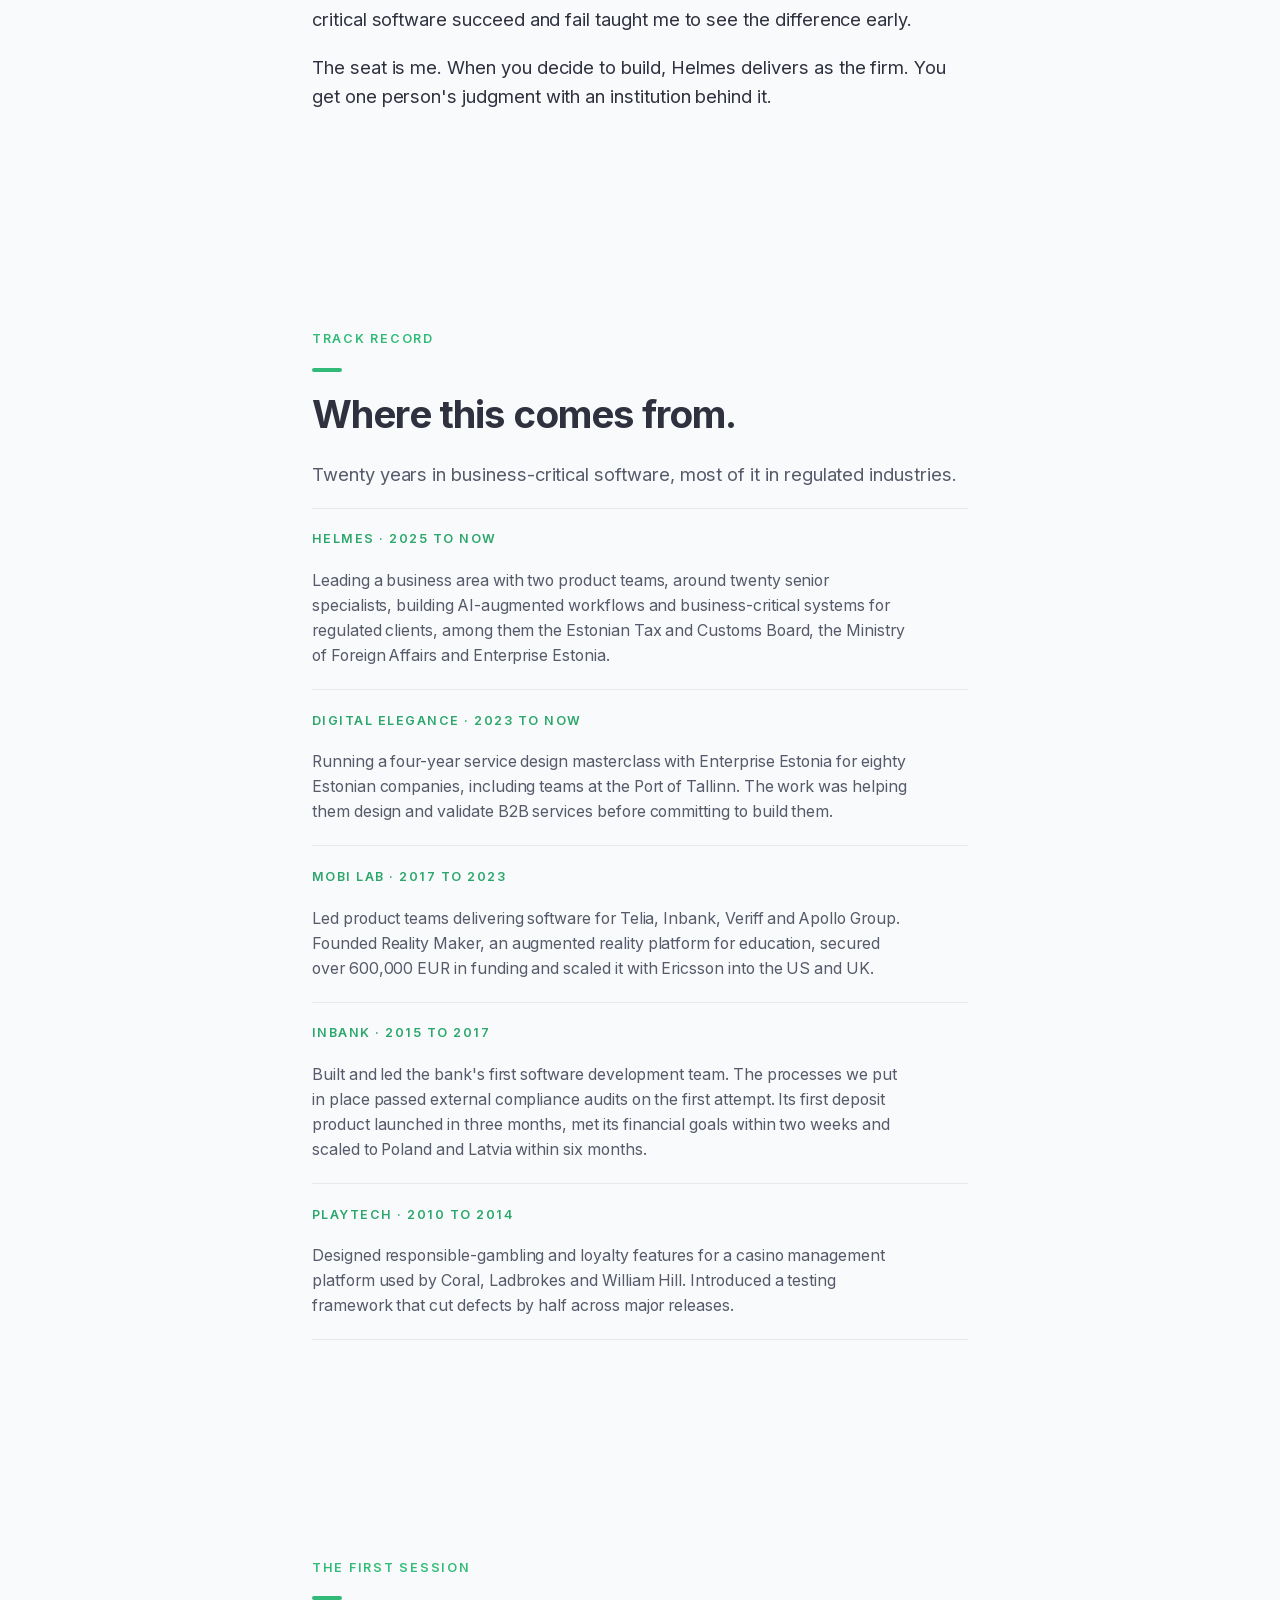
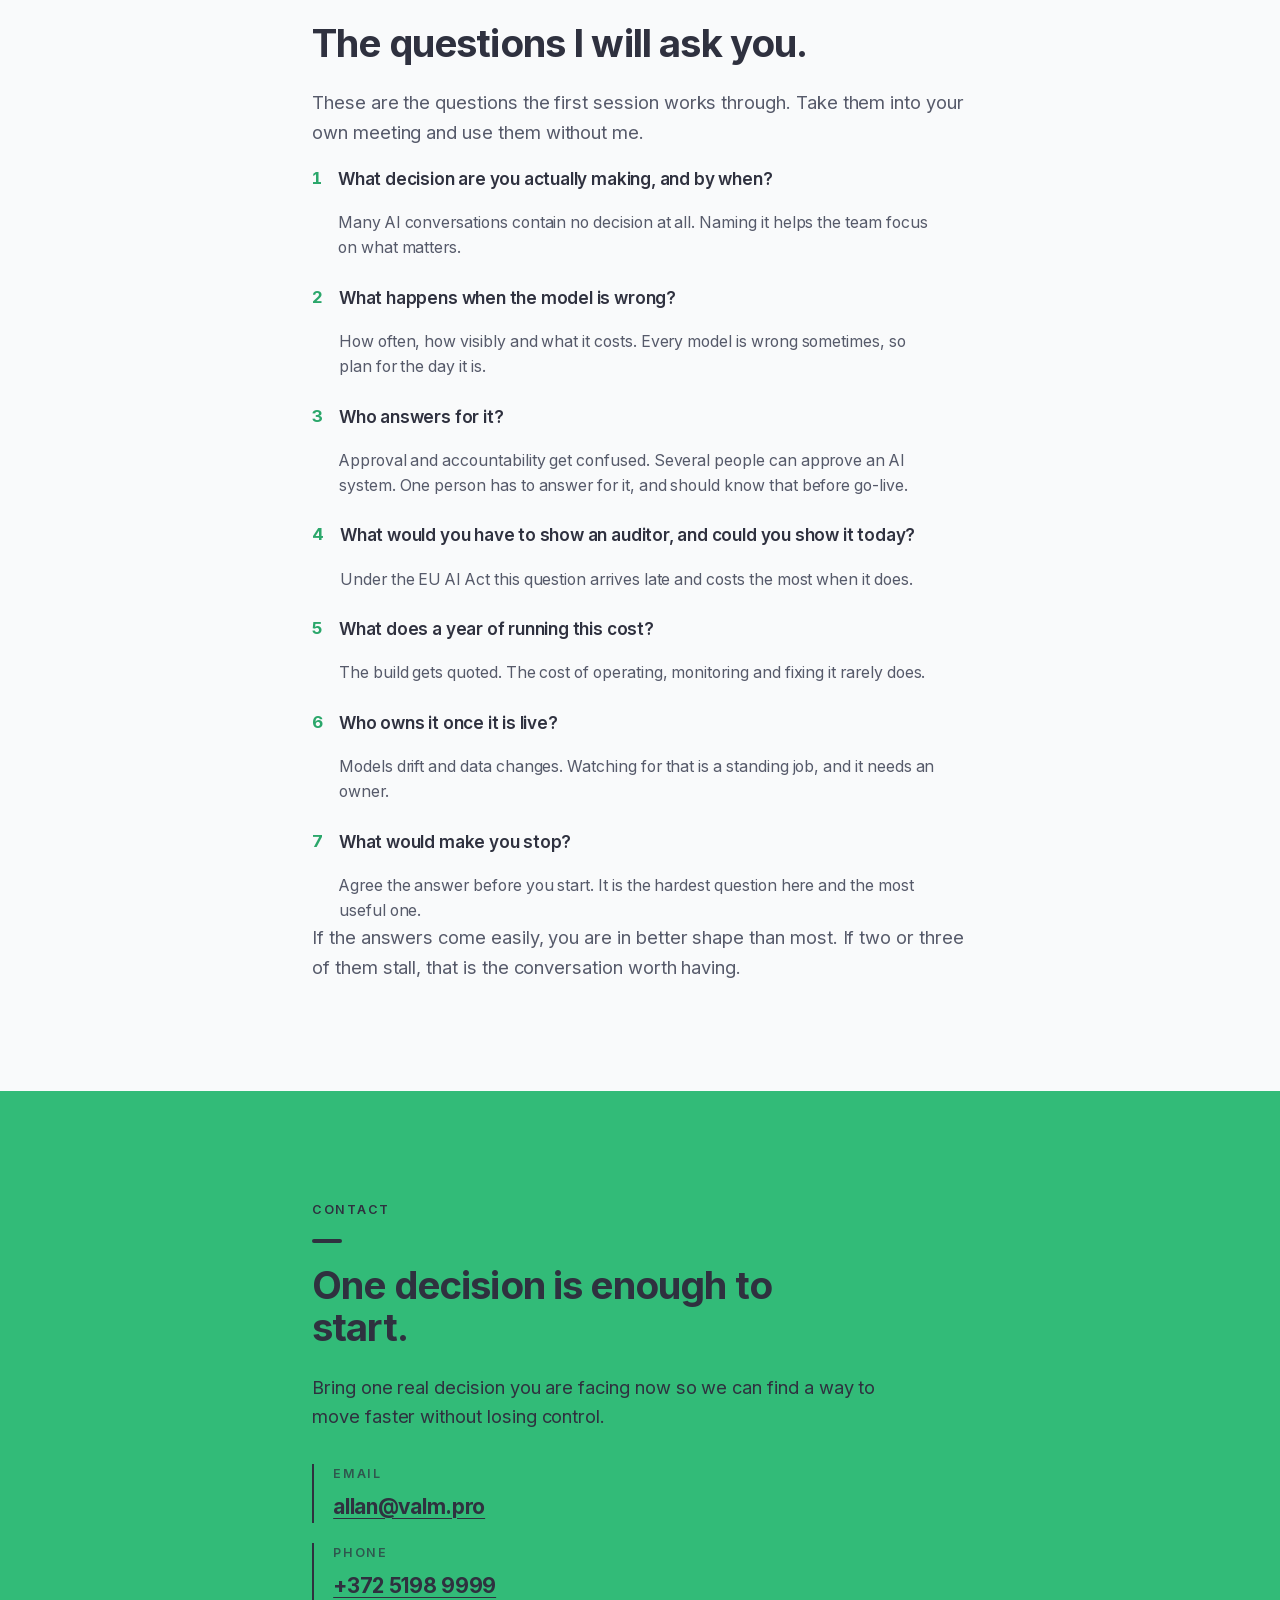
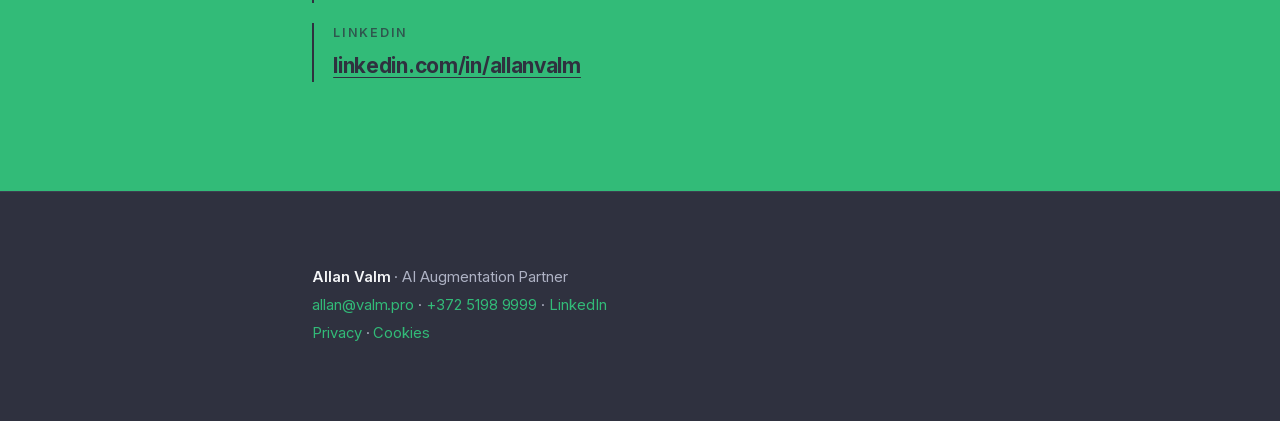
==== commit abf9808f: "Add files via upload" ====
--- a/index.html
+++ b/index.html
@@ -198,7 +198,10 @@
   <nav class="nav" id="nav" aria-label="Primary">
     <div class="nav-inner">
       <a class="nav-brand" href="#top"><span class="nav-dot" aria-hidden="true"></span>Allan Valm</a>
-      <a class="nav-cta" href="#contact">Contact me</a>
+      <div class="nav-right">
+        <a class="nav-link" href="/production-readiness.html">Production readiness</a>
+        <a class="nav-cta" href="#contact">Contact me</a>
+      </div>
     </div>
   </nav>
 
@@ -211,6 +214,7 @@
       <p class="qualifier anim d4">For business-unit owners in regulated industries, especially in financial services.</p>
       <div class="hero-cta">
         <a class="btn anim d5" href="#contact">Contact me</a>
+        <p class="micro anim d6">If you have one solution that has to reach production, <a href="/production-readiness.html">start here</a>.</p>
       </div>
     </div>
   </header>
@@ -248,7 +252,7 @@
           </div>
           <div class="pitem">
             <p class="ptitle">The evidence gets built last.</p>
-            <p class="pbody">Proof that the model works and proof that it complies are treated as two projects, and the second one starts after go-live. Build them as one deliverable. Under the EU AI Act and DORA that evidence is what an auditor asks to see. Assembling it afterwards turns a review into a project of its own.</p>
+            <p class="pbody">Proof that the model works and proof that it complies are treated as two projects, and the second one starts after go-live. Build them as one deliverable. Under the EU AI Act that evidence is what an auditor asks to see. Assembling it afterwards turns a review into a project of its own.</p>
           </div>
           <div class="pitem">
             <p class="ptitle">Existing controls do not cover the new attack surface.</p>
@@ -309,7 +313,7 @@
         <p class="kicker">Fixed price</p>
         <span class="tick" aria-hidden="true"></span>
         <h2 class="head" id="s-built">Someone already built it.</h2>
-        <p>The seat is for the AI decisions that keep coming. If instead you have one solution that has to reach production, that is a different problem with a fixed price on it. One week, the specialists it needs, and a list of what is missing with what each fix would cost.</p>
+        <p>The seat is for the AI decisions that keep coming. If instead you have one solution that has to reach production, that is a different problem with a fixed price on it. One week, the specialists it needs, and a list of what is missing with what each fix would cost. A fixed price, from 15,000 EUR plus VAT.</p>
         <p><a class="nextlink" href="/production-readiness.html">Production readiness for AI-built solutions</a></p>
       </div>
     </section>
@@ -381,7 +385,7 @@
           <div class="qitem">
             <span class="qnum" aria-hidden="true">4</span>
             <p class="qtext">What would you have to show an auditor, and could you show it today?</p>
-            <p class="qwhy">Under the EU AI Act and DORA this question arrives late and costs the most when it does.</p>
+            <p class="qwhy">Under the EU AI Act this question arrives late and costs the most when it does.</p>
           </div>
           <div class="qitem">
             <span class="qnum" aria-hidden="true">5</span>
--- a/site.css
+++ b/site.css
@@ -51,6 +51,10 @@
   }
   .nav-brand{ display:flex; align-items:center; gap:.55rem; font-weight:700; font-size:1rem; color:var(--ink); letter-spacing:-.01em; text-decoration:none; }
   .nav-dot{ width:9px; height:9px; border-radius:var(--r-pill); background:var(--green); }
+  .nav-right{ display:flex; align-items:center; gap:1.1rem; }
+  .nav-link{ font-weight:600; font-size:.92rem; color:var(--ink-soft); text-decoration:none; white-space:nowrap; transition:color .18s ease; }
+  .nav-link:hover{ color:var(--ink); }
+  .nav-link:focus-visible{ outline:3px solid var(--charcoal); outline-offset:3px; border-radius:3px; }
   .nav-cta{
     font-weight:600; font-size:.92rem; color:var(--charcoal); background:var(--green);
     padding:.62rem 1.1rem; border-radius:var(--r-pill); text-decoration:none;
@@ -104,6 +108,9 @@
   }
   .subhead{ font-size:clamp(1.16rem,1.05rem + 0.45vw,1.35rem); line-height:1.48; color:var(--ink-soft); margin:0 0 1rem; max-width:40ch; }
   .qualifier{ font-size:.96rem; line-height:1.5; color:var(--ink-soft); margin:0 0 2.3rem; max-width:44ch; }
+  .micro{ font-size:.92rem; line-height:1.55; color:var(--ink-soft); margin:0; max-width:40ch; }
+  .micro a{ color:var(--green-deep); text-decoration:underline; text-underline-offset:.18em; }
+  .micro a:hover{ text-decoration-thickness:2px; }
   .hero-cta{ display:flex; flex-direction:column; align-items:flex-start; gap:1rem; }
 
   /* ---- Two beats as cards ---- */
@@ -234,7 +241,7 @@
     .js .hero .anim{ opacity:0; transform:translateY(12px); animation:rise .8s var(--ease) forwards; }
     .js .hero .d1{animation-delay:.15s;} .js .hero .d2{animation-delay:.26s;}
     .js .hero .d3{animation-delay:.40s;} .js .hero .d4{animation-delay:.49s;}
-    .js .hero .d5{animation-delay:.58s;}
+    .js .hero .d5{animation-delay:.58s;} .js .hero .d6{animation-delay:.67s;}
     @keyframes rise{ to{ opacity:1; transform:none; } }
 
     /* highlighter wipe on "faster" */
@@ -263,6 +270,7 @@
   @media (max-width:480px){
     .btn{ display:block; text-align:center; }
     .nav-cta{ font-size:.86rem; padding:.55rem .95rem; }
+    .nav-link{ display:none; }
   }
 
   /* ---- Prose pages: privacy notice, 404 ---- */
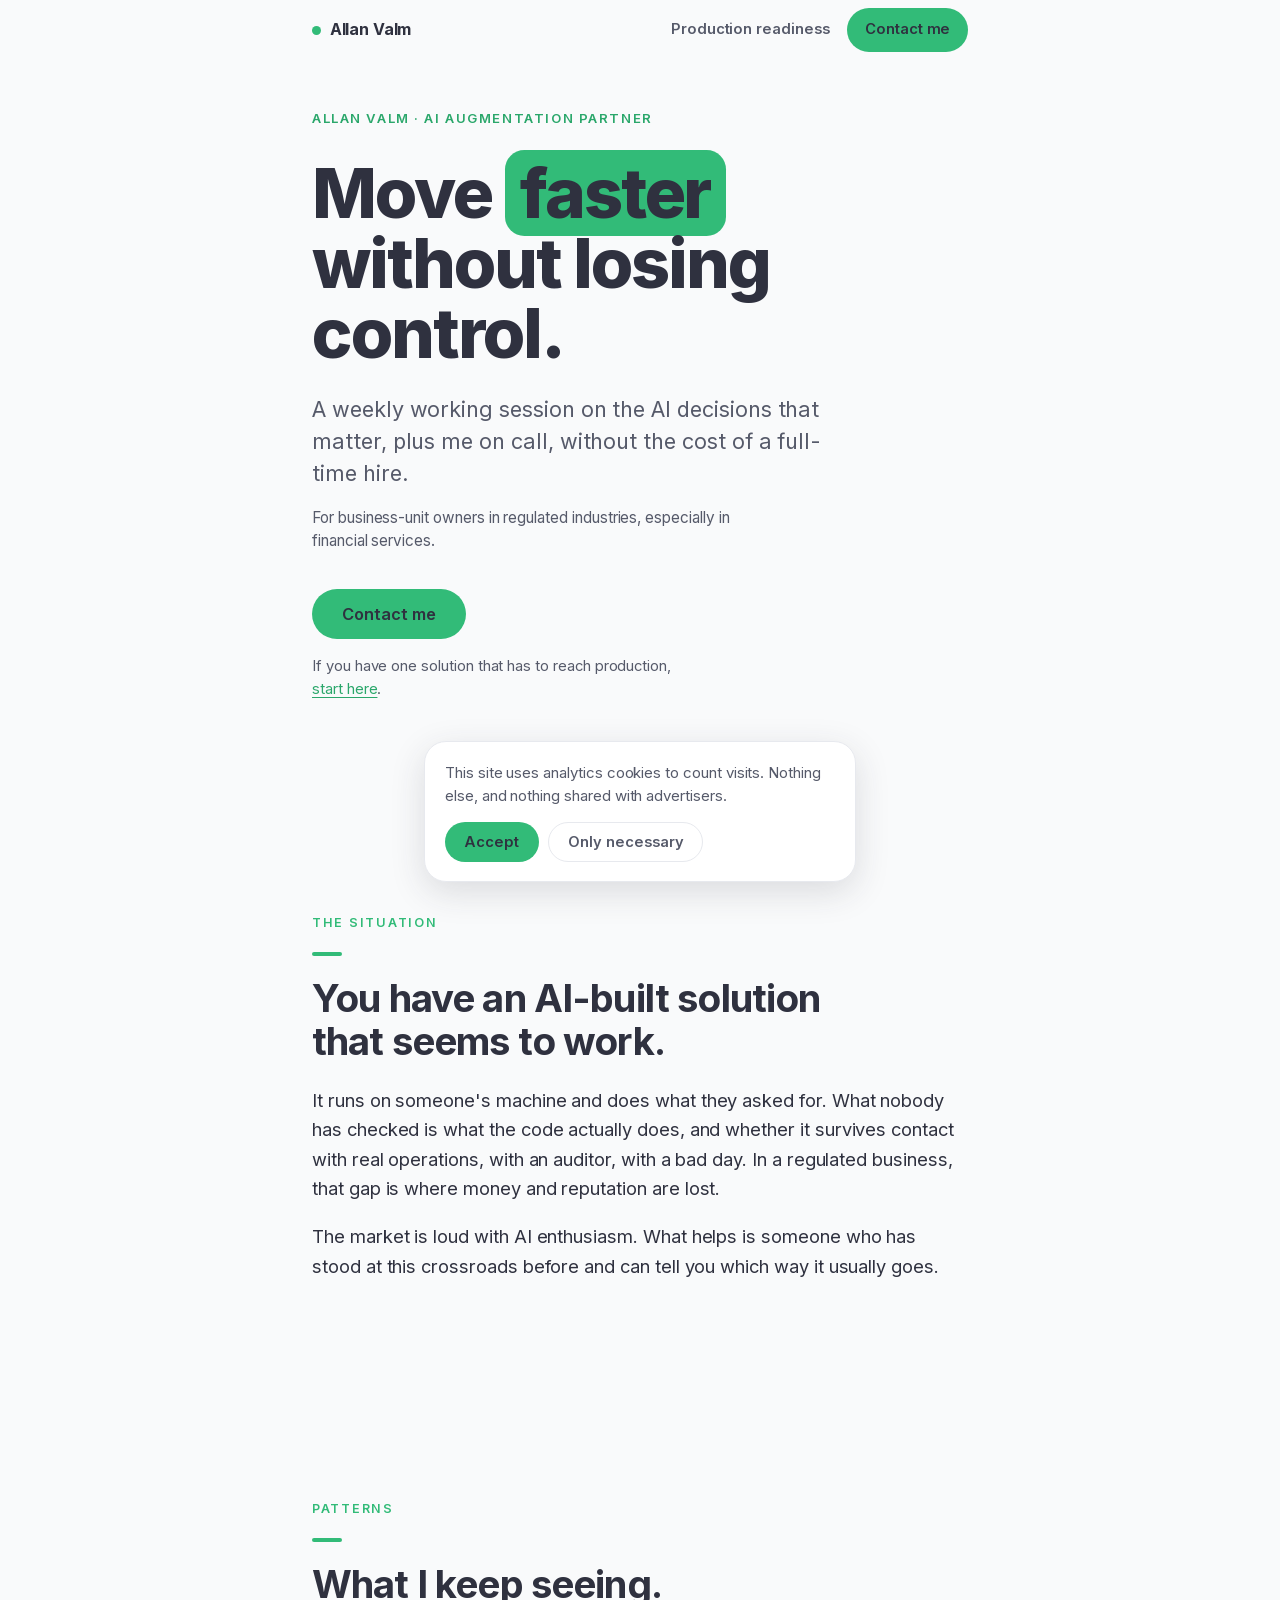
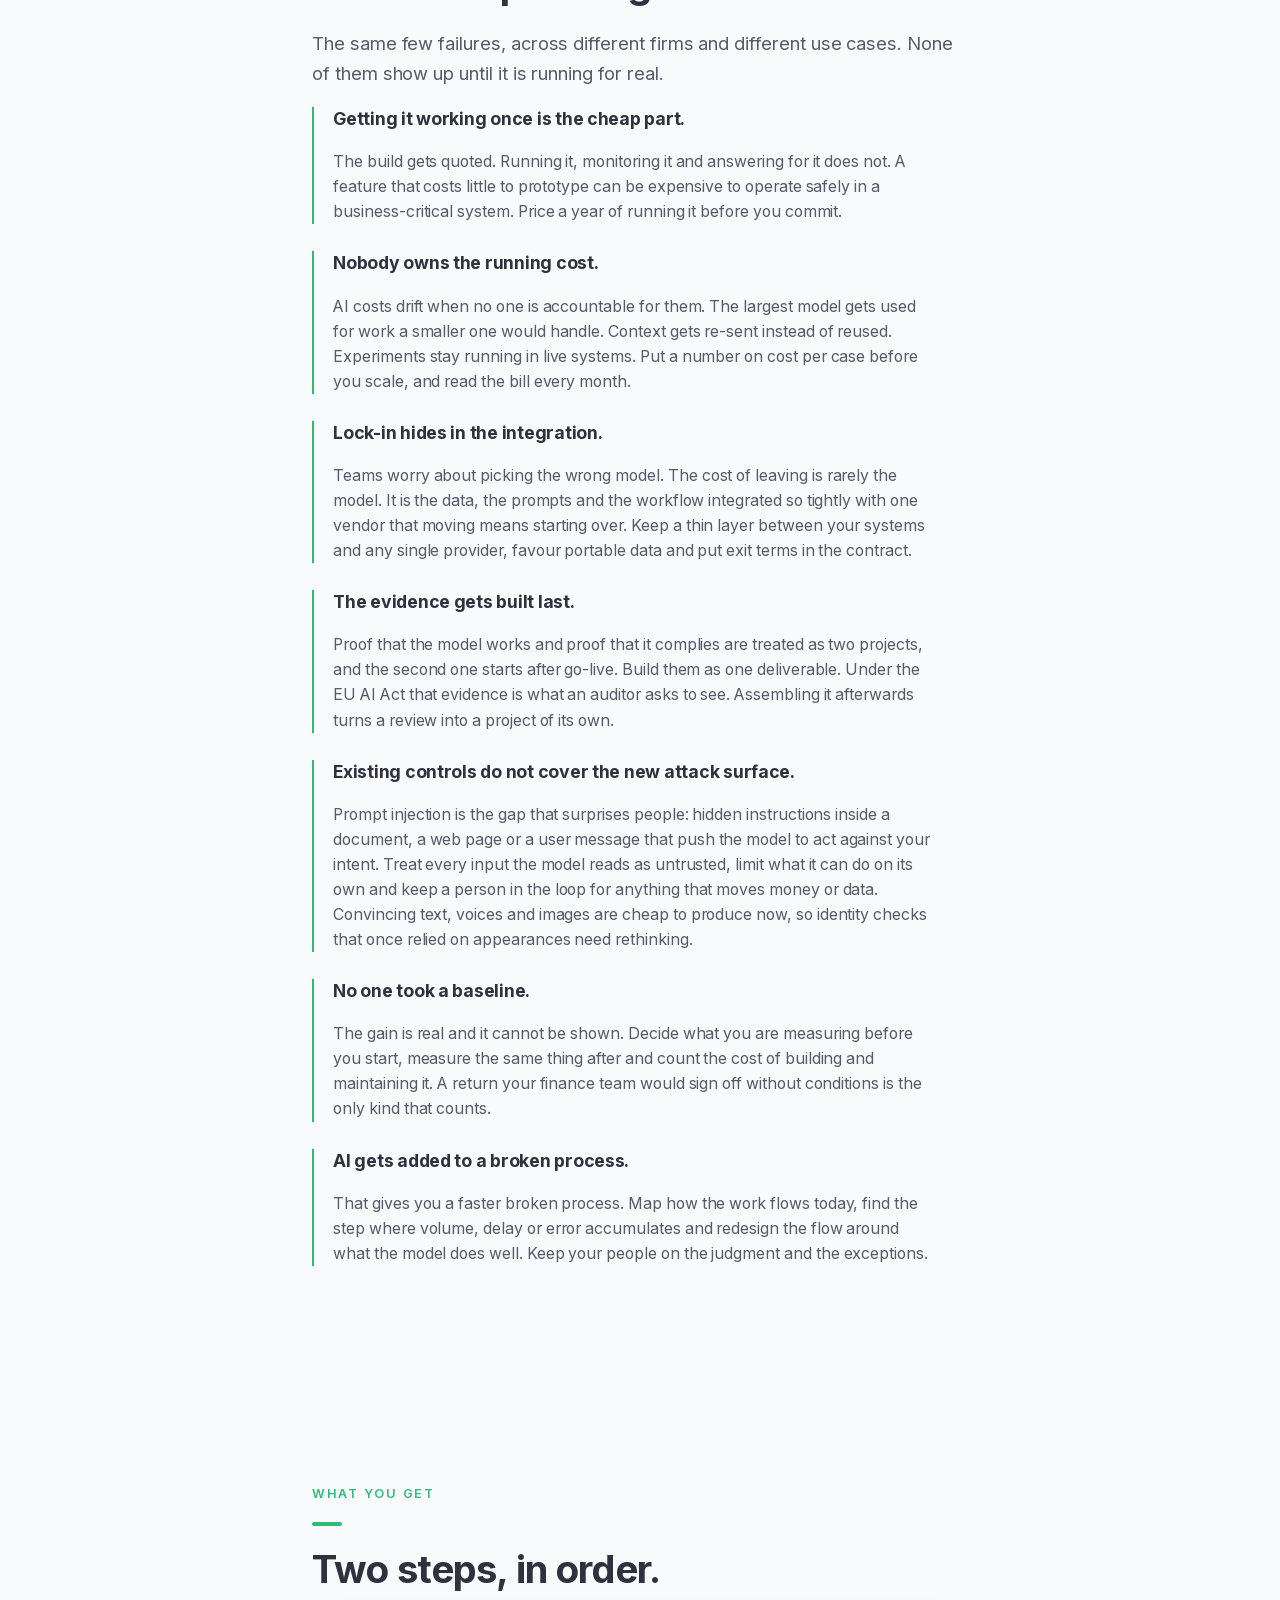
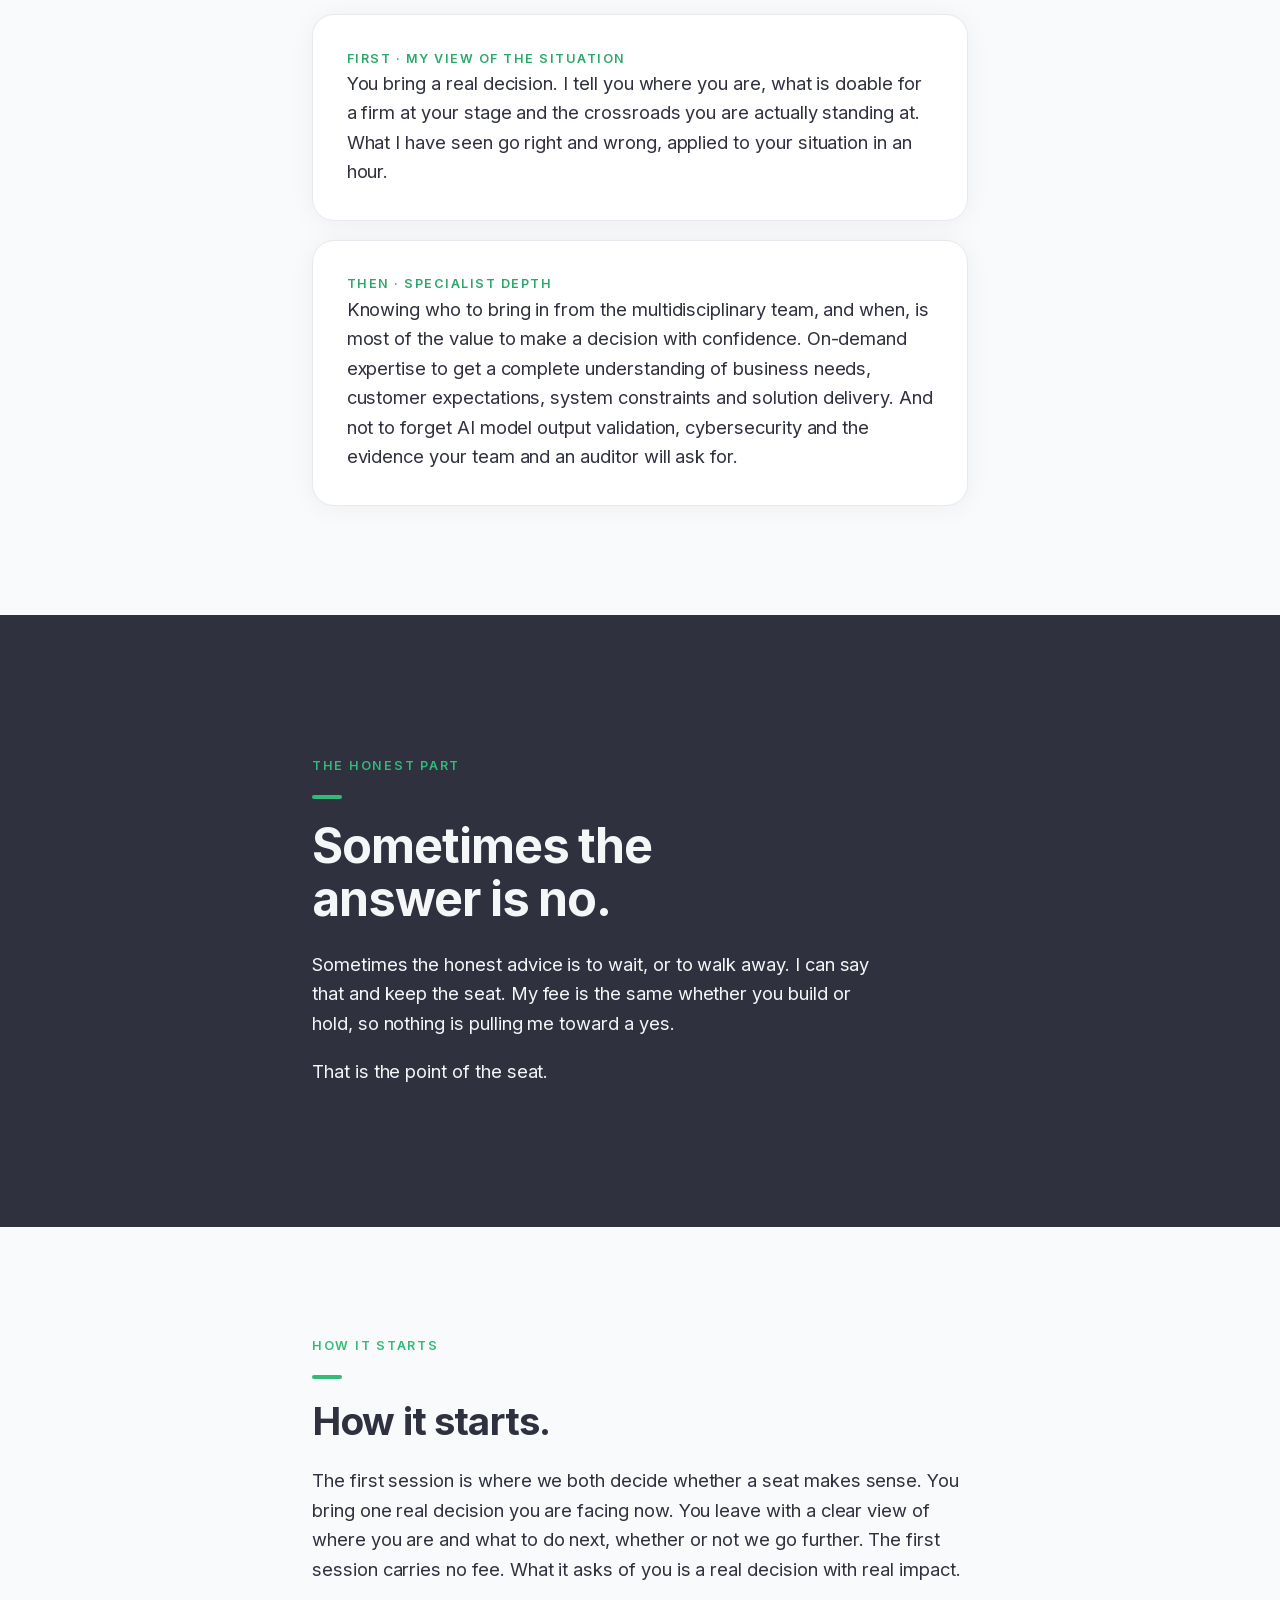
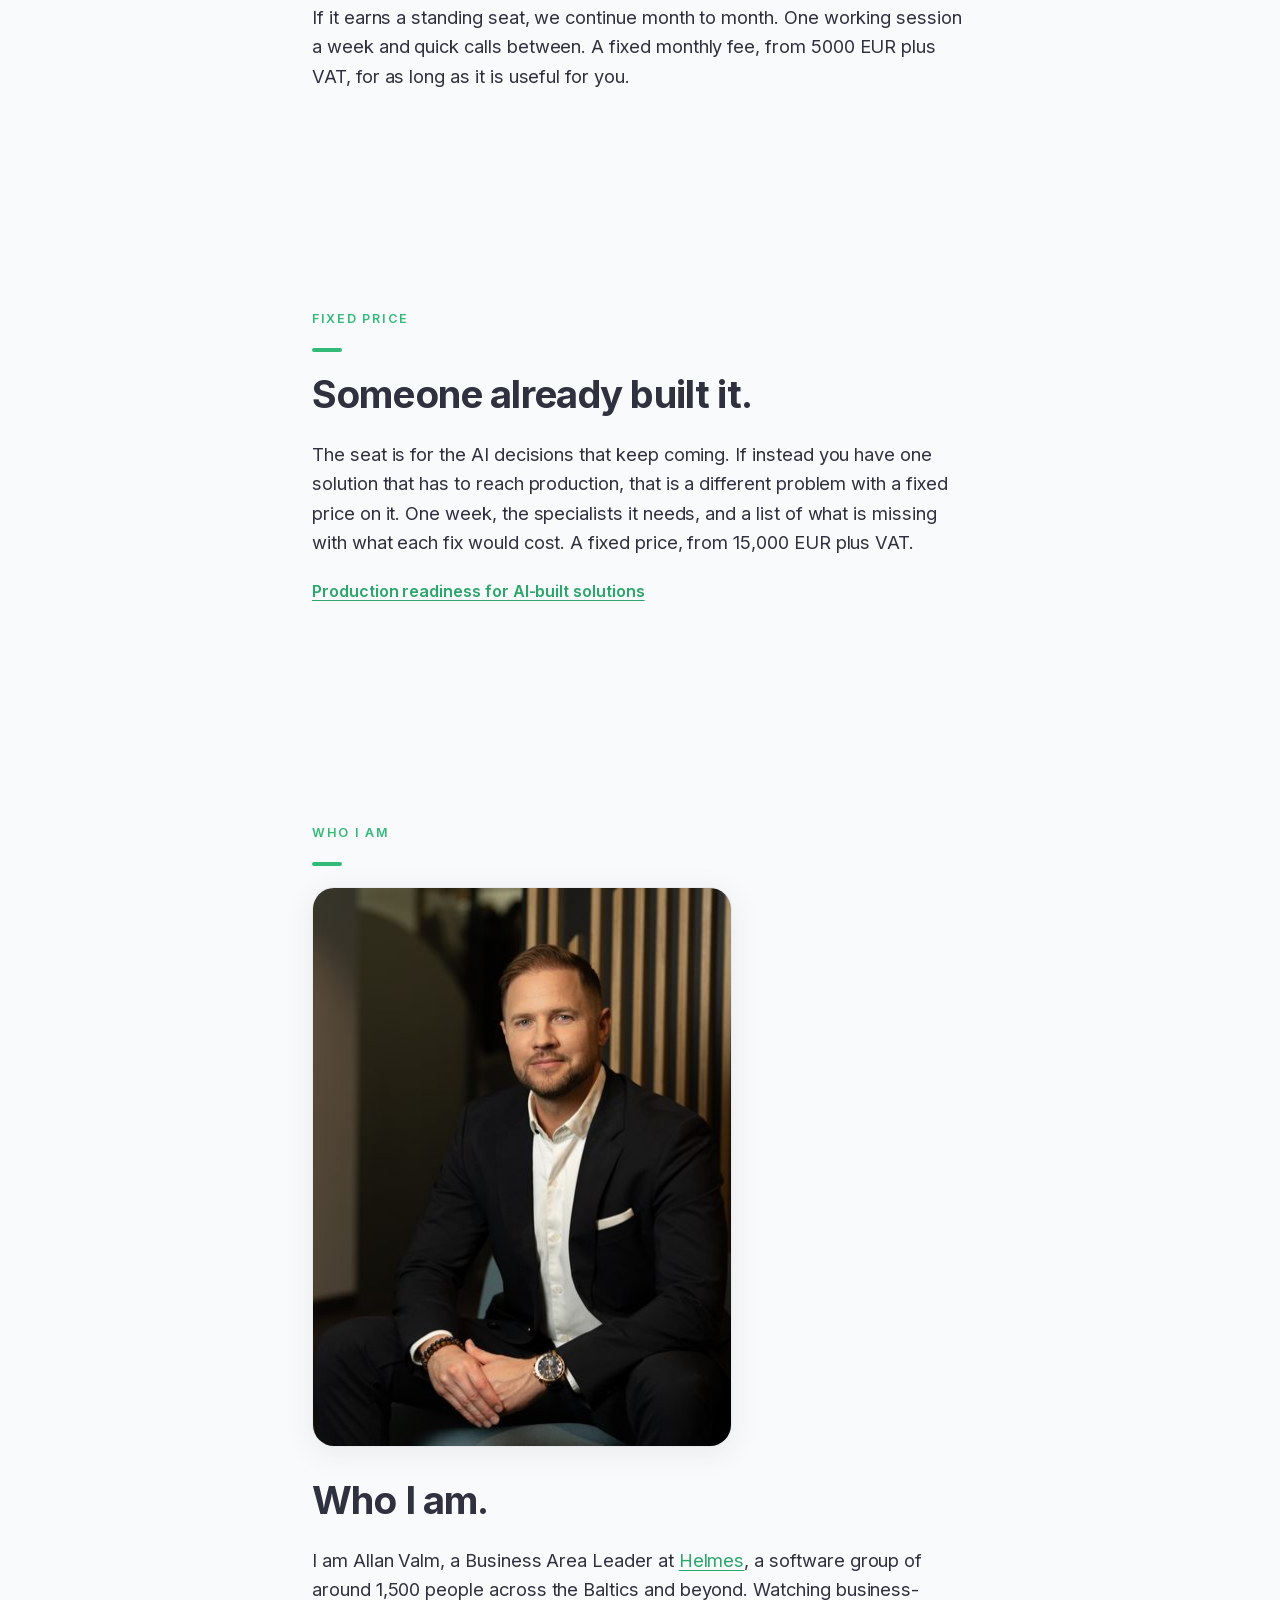
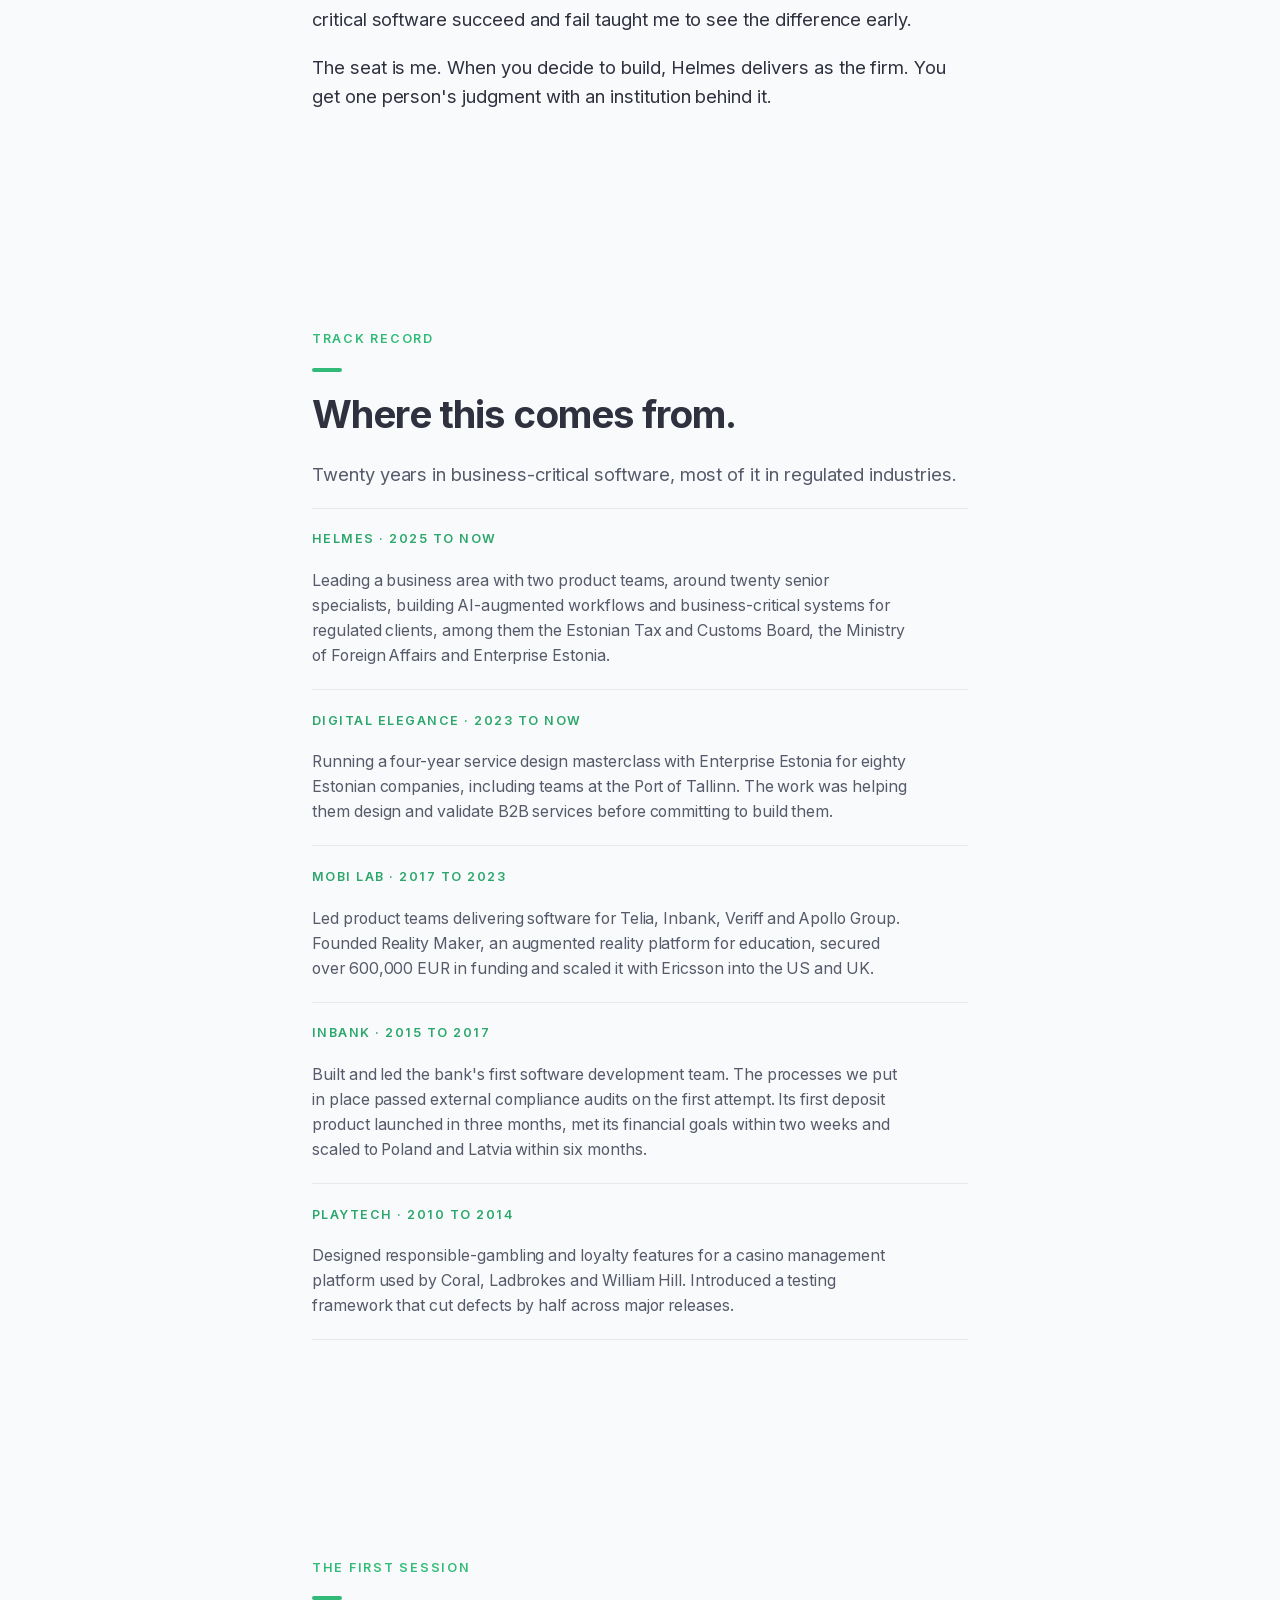
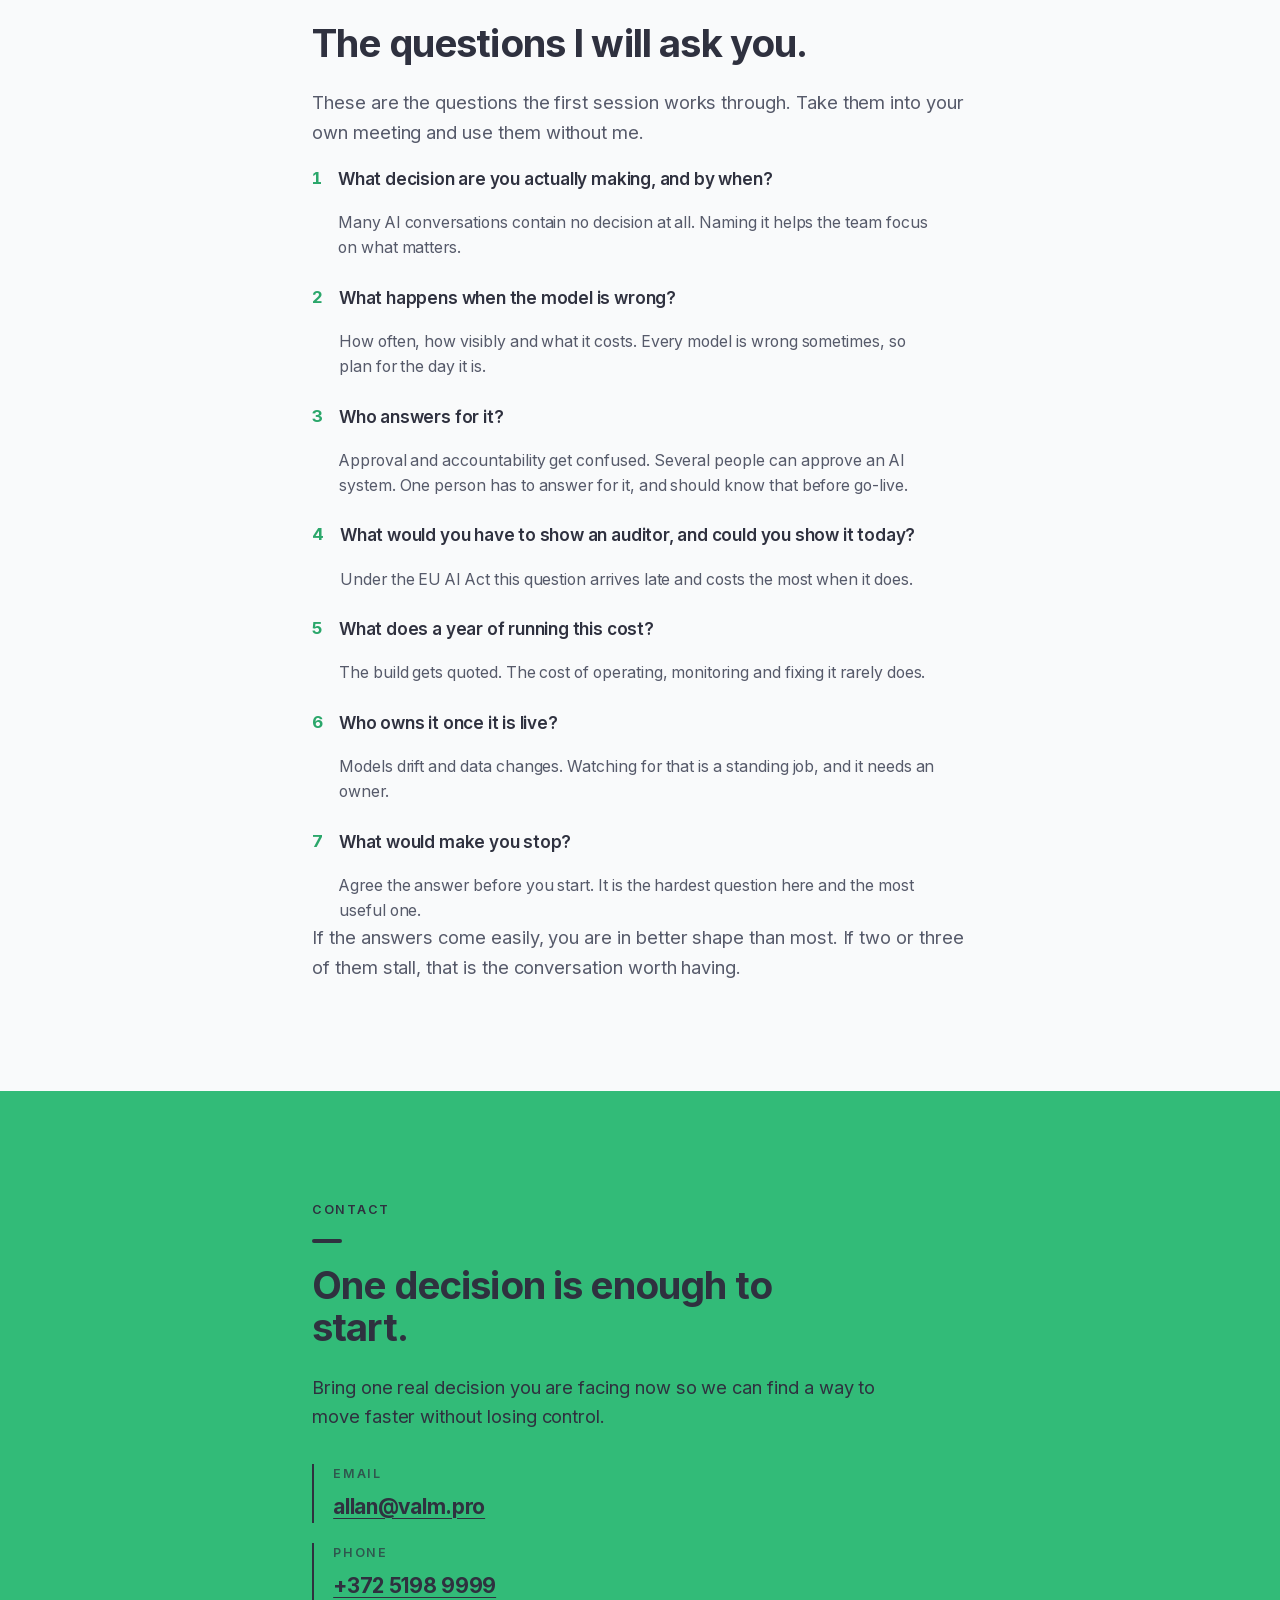
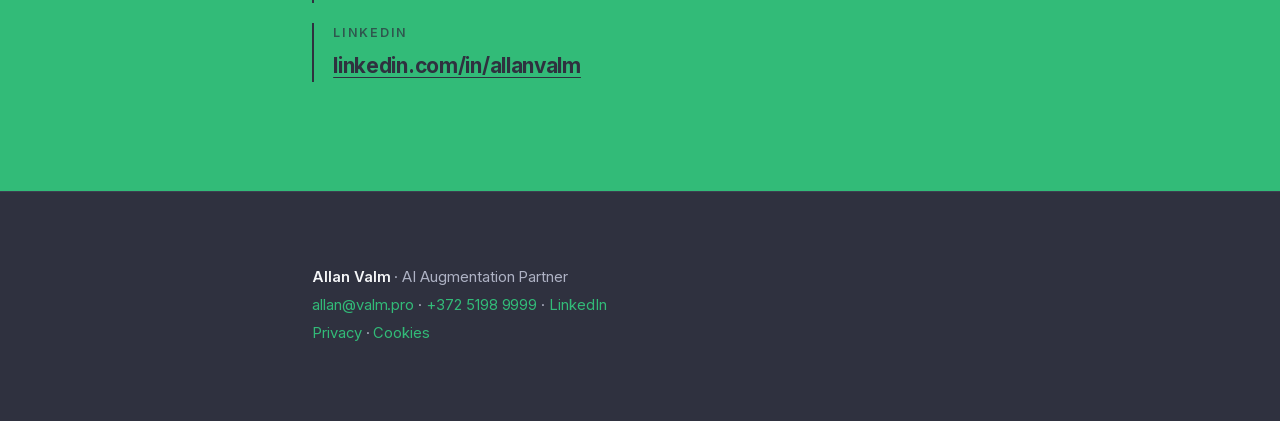
==== commit 01d2e063: "Add files via upload" ====
--- a/index.html
+++ b/index.html
@@ -247,8 +247,8 @@
             <p class="pbody">AI costs drift when no one is accountable for them. The largest model gets used for work a smaller one would handle. Context gets re-sent instead of reused. Experiments stay running in live systems. Put a number on cost per case before you scale, and read the bill every month.</p>
           </div>
           <div class="pitem">
-            <p class="ptitle">Lock-in hides in the wiring.</p>
-            <p class="pbody">Teams worry about picking the wrong model. The cost of leaving is rarely the model. It is the data, the prompts and the workflow wired so tightly to one vendor that moving means starting over. Keep a thin layer between your systems and any single provider, favour portable data and put exit terms in the contract.</p>
+            <p class="ptitle">Lock-in hides in the integration.</p>
+            <p class="pbody">Teams worry about picking the wrong model. The cost of leaving is rarely the model. It is the data, the prompts and the workflow integrated so tightly with one vendor that moving means starting over. Keep a thin layer between your systems and any single provider, favour portable data and put exit terms in the contract.</p>
           </div>
           <div class="pitem">
             <p class="ptitle">The evidence gets built last.</p>
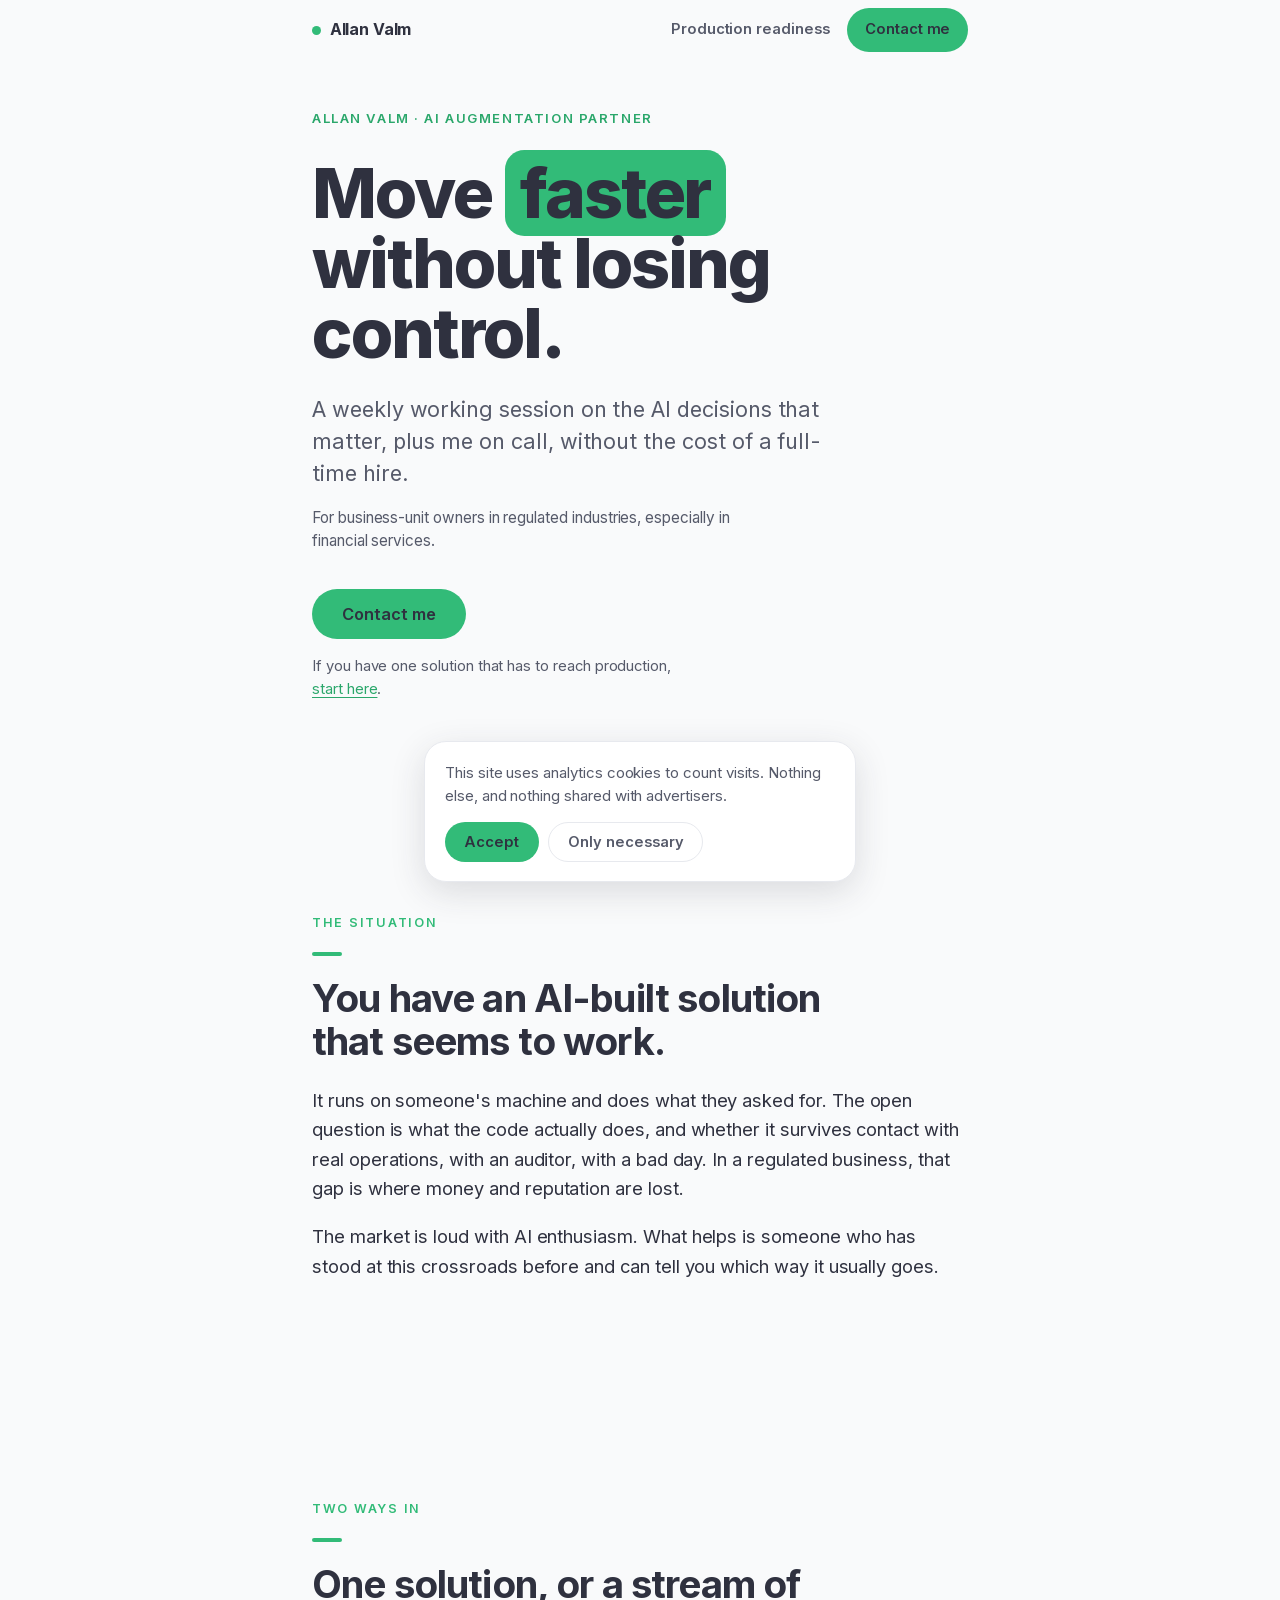
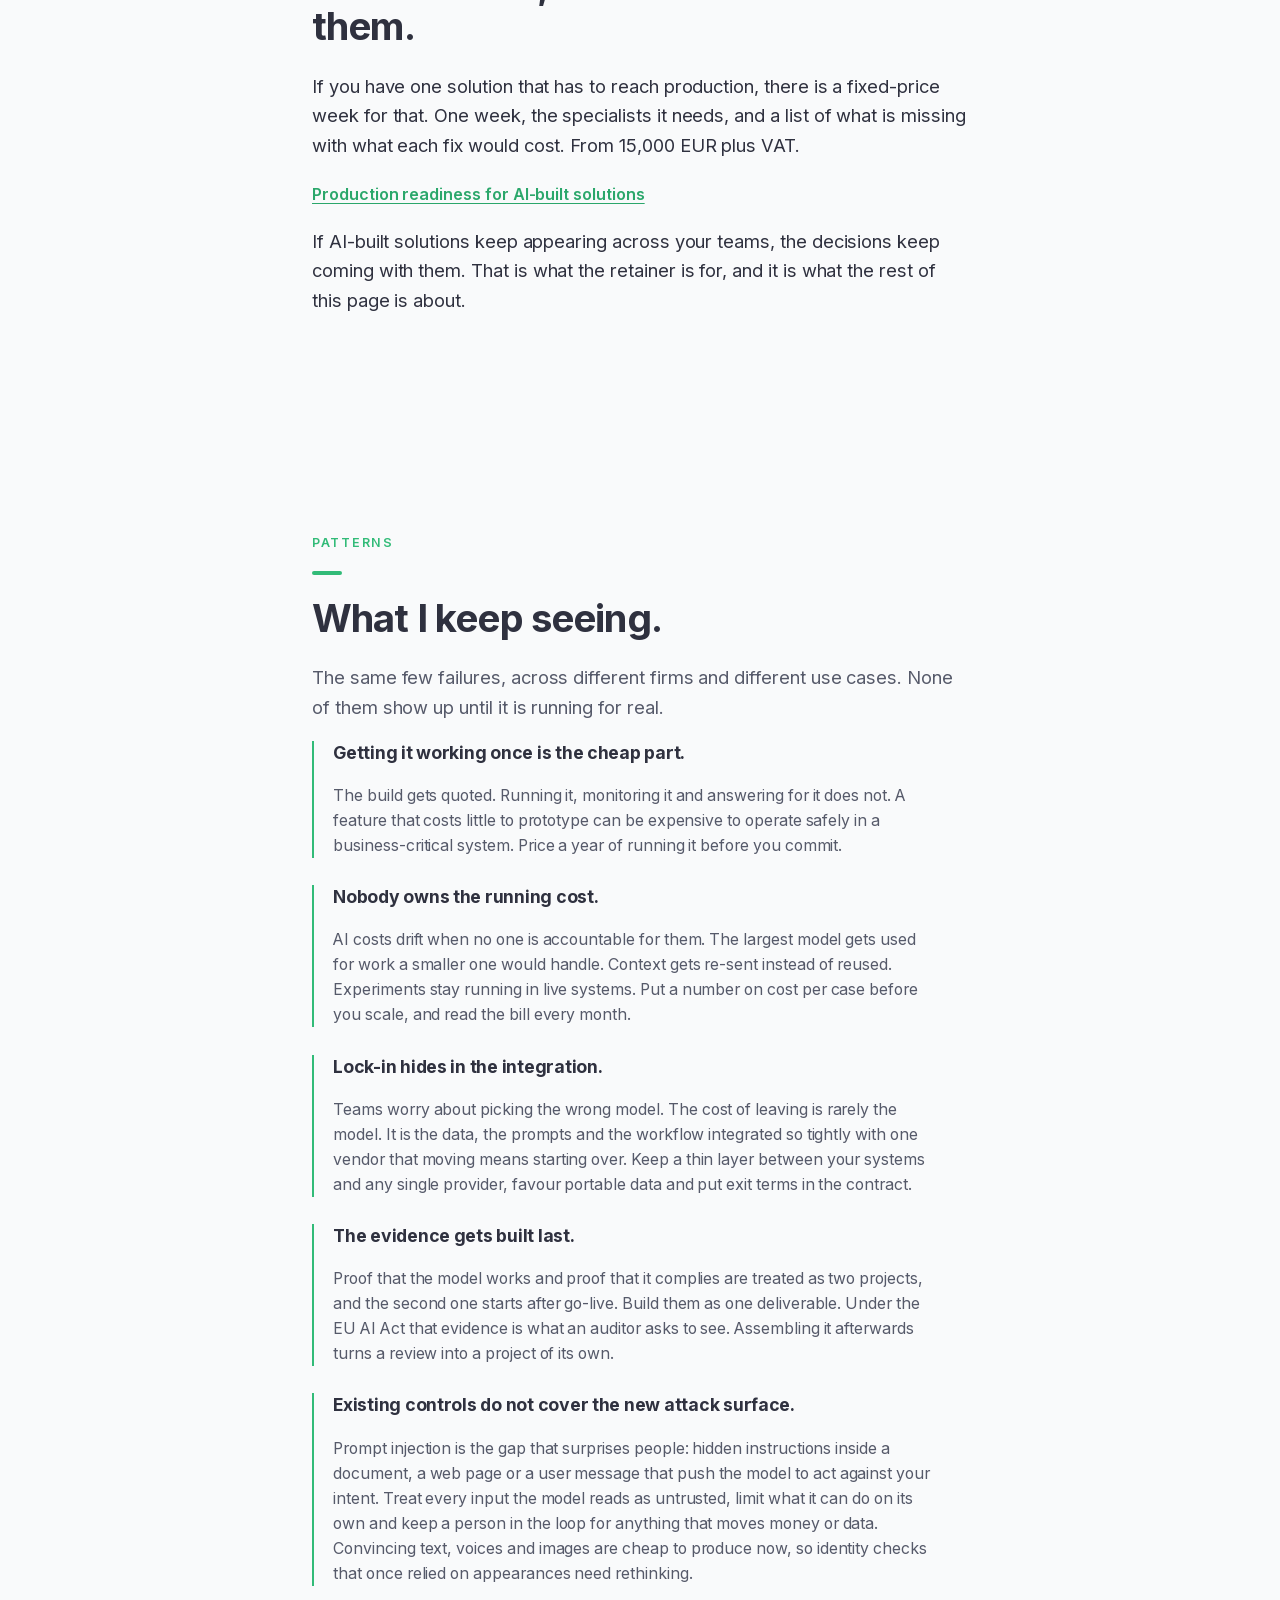
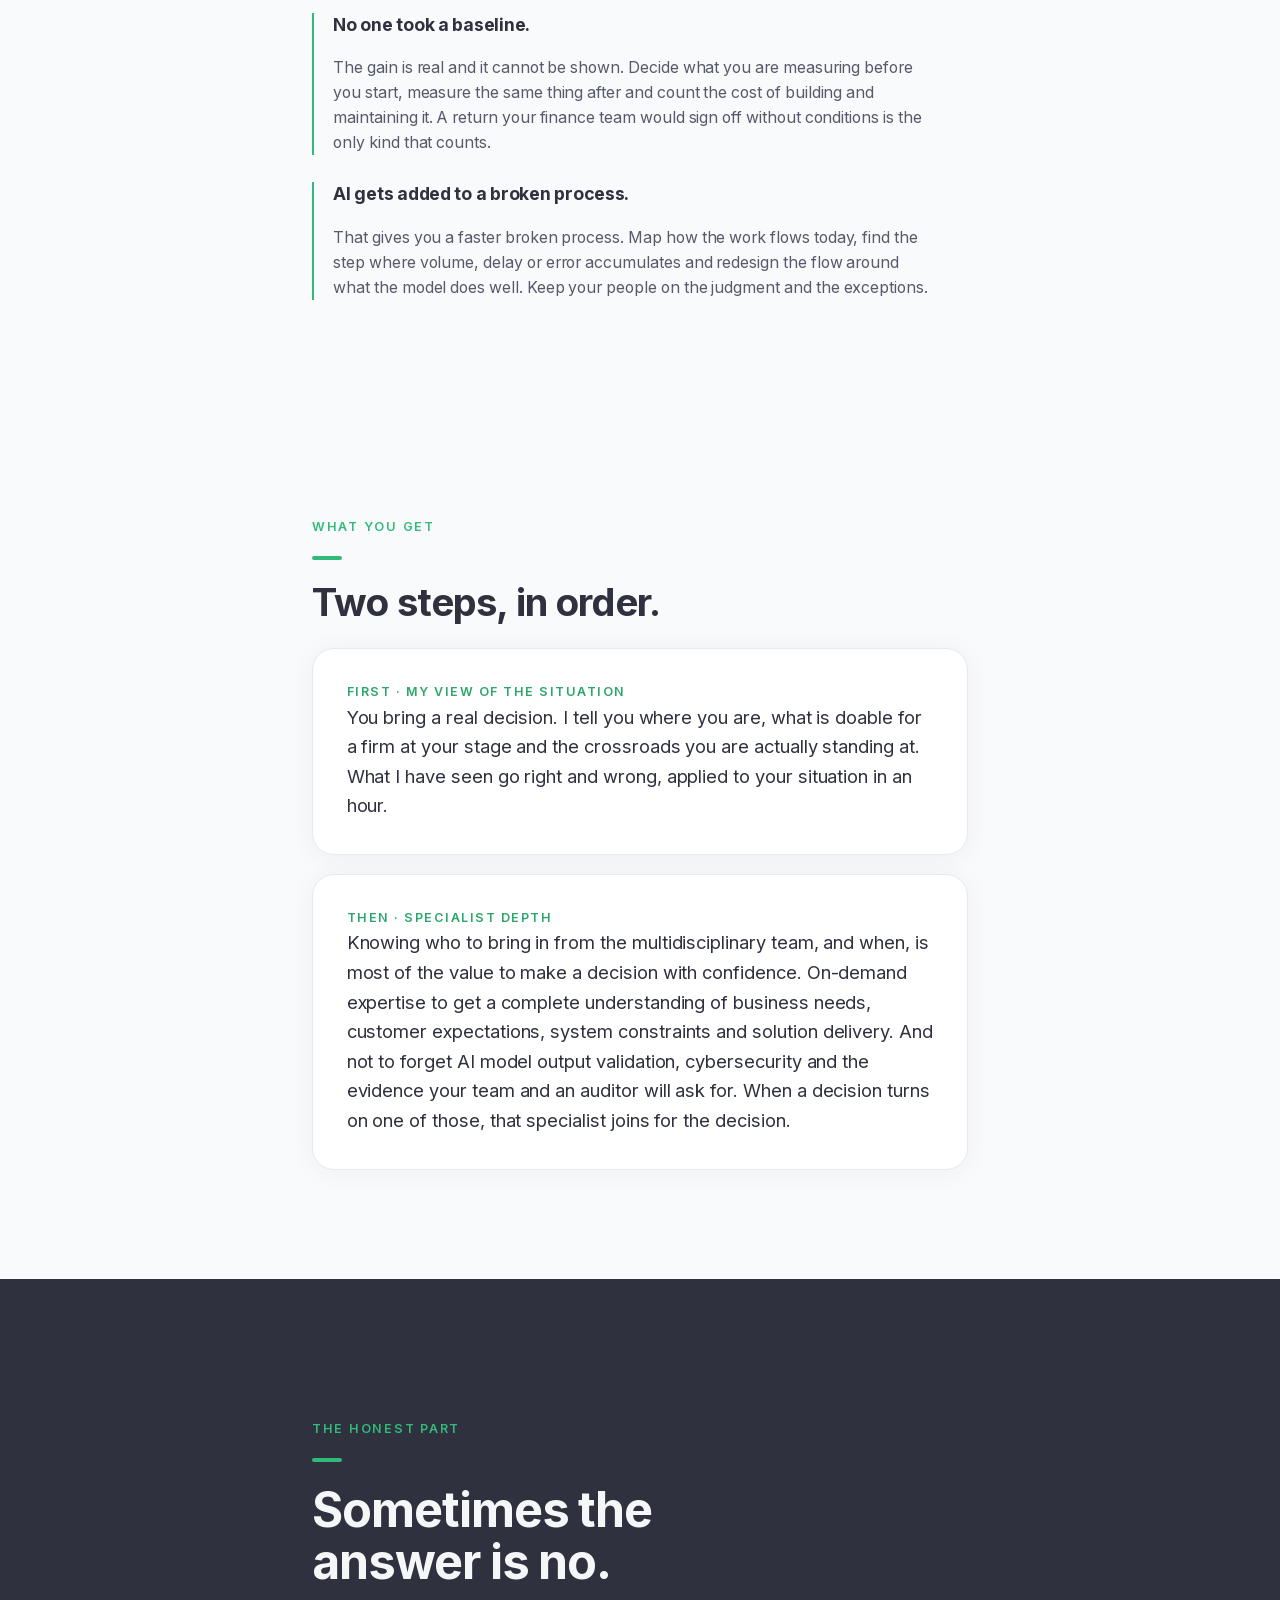
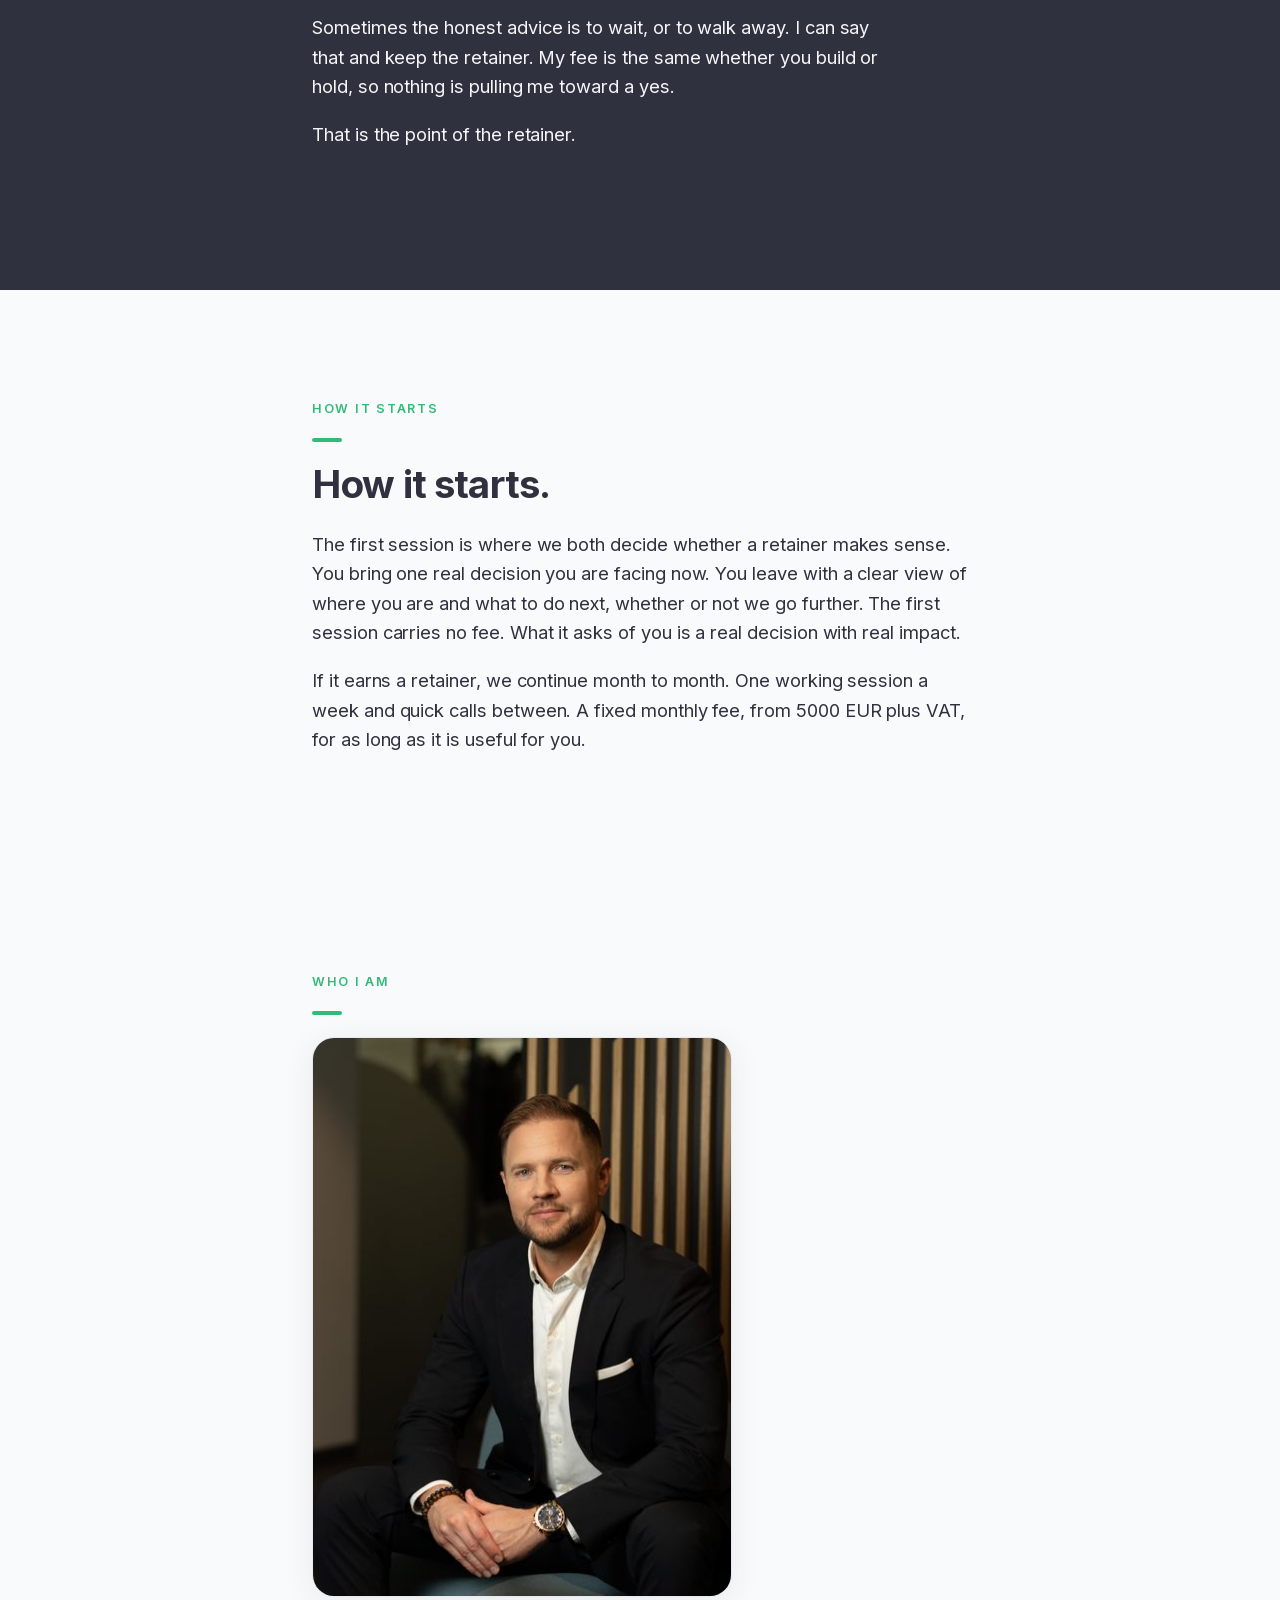
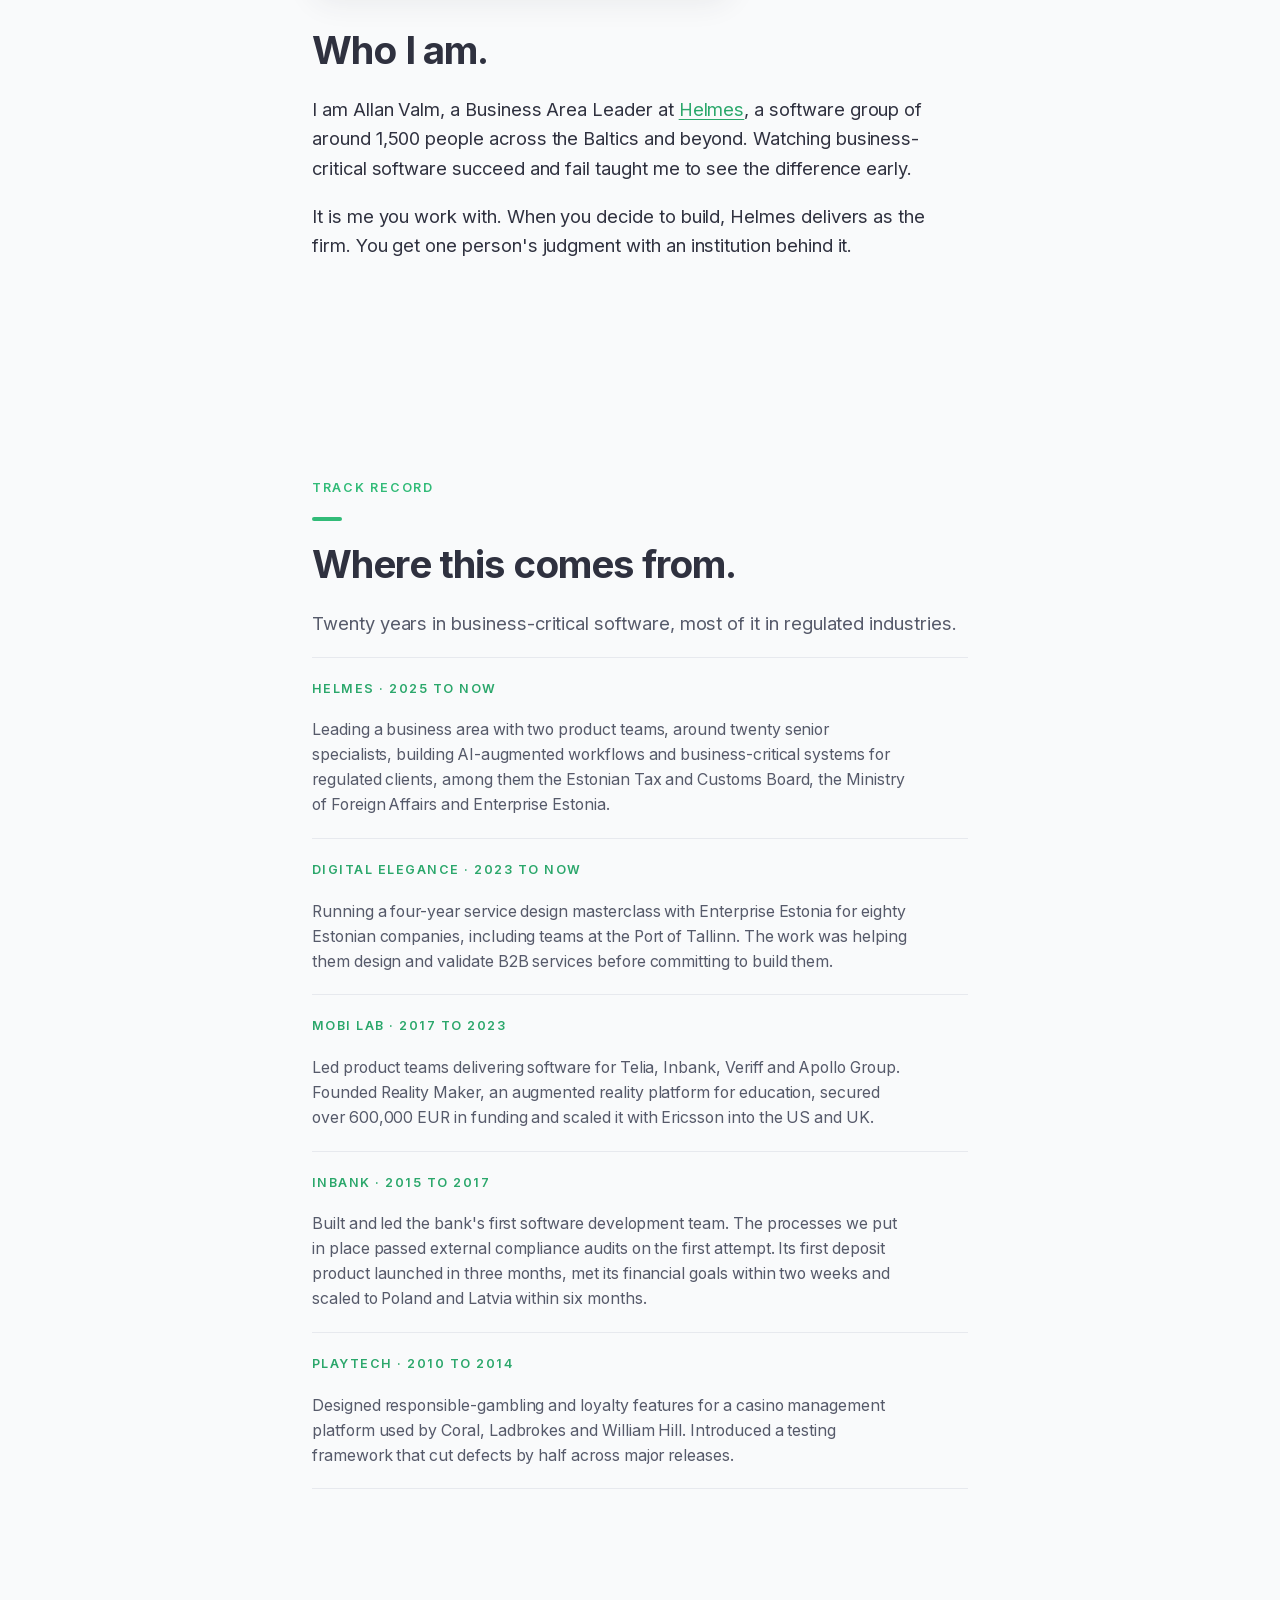
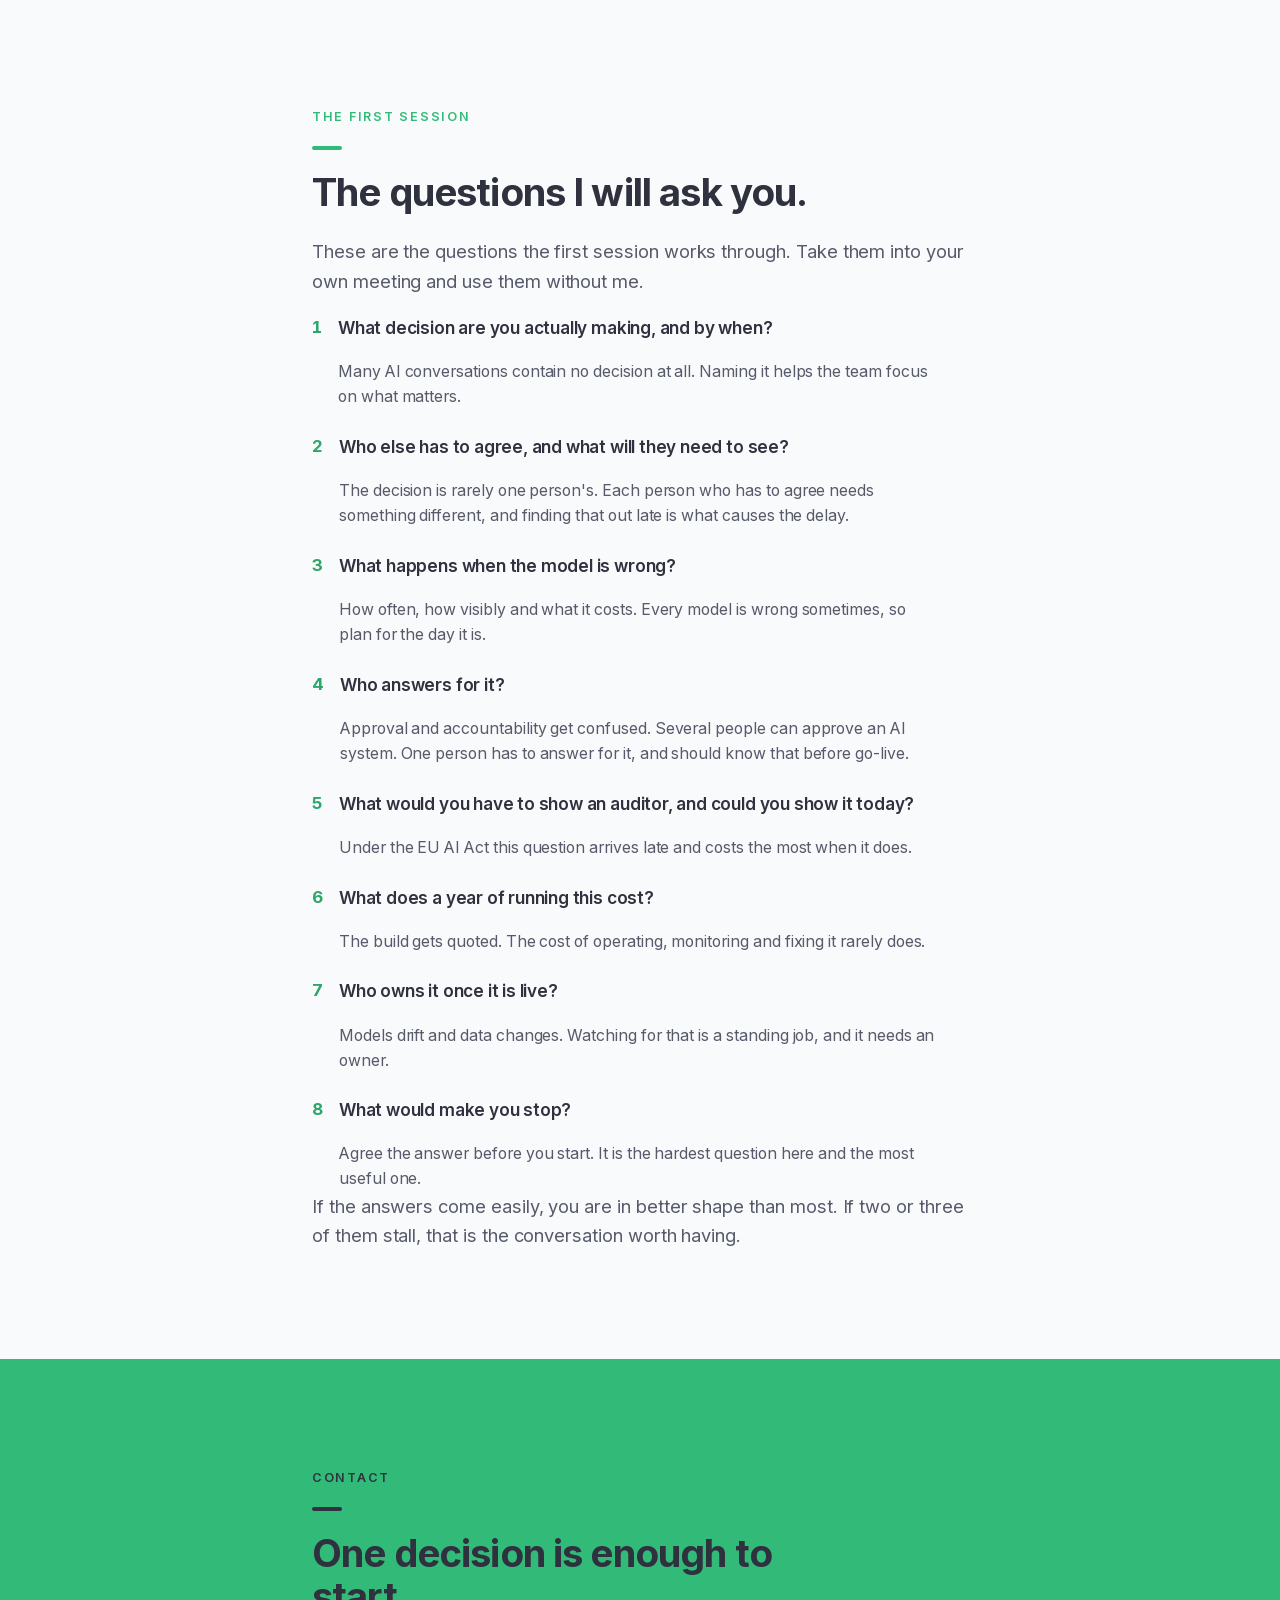
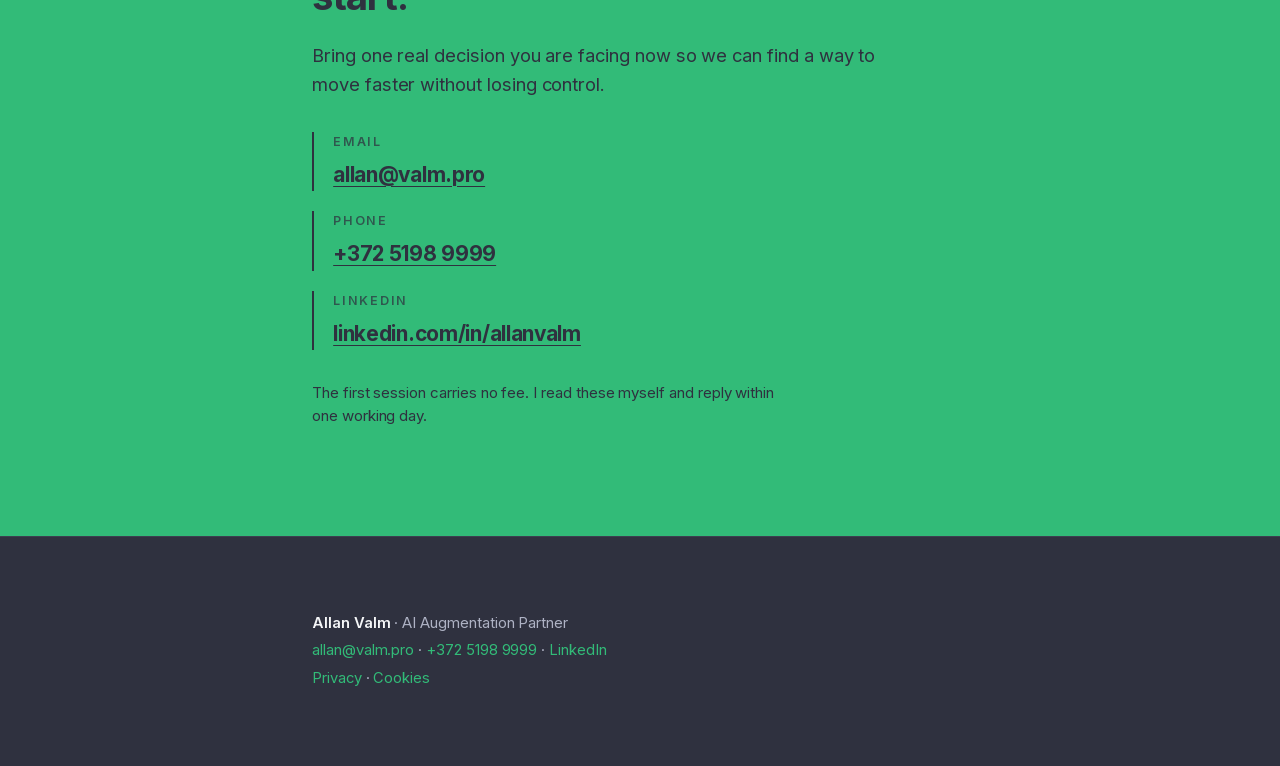
==== commit 8355a7bf: "Add files via upload" ====
--- a/index.html
+++ b/index.html
@@ -99,7 +99,7 @@
         "cybersecurity",
         "AI security"
       ],
-      "description": "Allan Valm is an AI Augmentation Partner who helps business-unit owners in regulated financial services decide whether an AI system is ready for production. The seat is a weekly working session with on-call access, and specialist depth brought in when a decision needs it.",
+      "description": "Allan Valm is an AI Augmentation Partner who helps business-unit owners in regulated financial services decide whether an AI system is ready for production. The retainer is a weekly working session with on-call access, and specialist depth brought in when a decision needs it.",
       "alumniOf": {
         "@type": "CollegeOrUniversity",
         "name": "Tallinn University of Technology",
@@ -121,7 +121,7 @@
         "@id": "https://valm.pro/#allan-valm"
       },
       "serviceType": "AI advisory and governance for regulated industries",
-      "description": "A retained advisory seat for business-unit owners in regulated financial services. One working session a week with on-call access, and specialist depth brought in when a decision needs it. A fixed monthly fee, from 5000 EUR plus VAT, month to month.",
+      "description": "A retainer for business-unit owners in regulated financial services. One working session a week with on-call access, and specialist depth brought in when a decision needs it. A fixed monthly fee, from 5000 EUR plus VAT, month to month.",
       "audience": {
         "@type": "Audience",
         "audienceType": "Business-unit owners in regulated financial services, including insurers, pension providers, banks, lenders and licensed fintechs"
@@ -226,8 +226,19 @@
         <p class="kicker">The situation</p>
         <span class="tick" aria-hidden="true"></span>
         <h2 class="head" id="s-situation">You have an AI-built solution that seems to work.</h2>
-        <p>It runs on someone's machine and does what they asked for. What nobody has checked is what the code actually does, and whether it survives contact with real operations, with an auditor, with a bad day. In a regulated business, that gap is where money and reputation are lost.</p>
+        <p>It runs on someone's machine and does what they asked for. The open question is what the code actually does, and whether it survives contact with real operations, with an auditor, with a bad day. In a regulated business, that gap is where money and reputation are lost.</p>
         <p>The market is loud with AI enthusiasm. What helps is someone who has stood at this crossroads before and can tell you which way it usually goes.</p>
+      </div>
+    </section>
+
+    <section class="section reveal" aria-labelledby="s-fork">
+      <div class="wrap">
+        <p class="kicker">Two ways in</p>
+        <span class="tick" aria-hidden="true"></span>
+        <h2 class="head" id="s-fork">One solution, or a stream of them.</h2>
+        <p>If you have one solution that has to reach production, there is a fixed-price week for that. One week, the specialists it needs, and a list of what is missing with what each fix would cost. From 15,000 EUR plus VAT.</p>
+        <p><a class="nextlink" href="/production-readiness.html">Production readiness for AI-built solutions</a></p>
+        <p>If AI-built solutions keep appearing across your teams, the decisions keep coming with them. That is what the retainer is for, and it is what the rest of this page is about.</p>
       </div>
     </section>
 
@@ -282,7 +293,7 @@
           </div>
           <div class="beat-card">
             <p class="beat-label">Then · specialist depth</p>
-            <p>Knowing who to bring in from the multidisciplinary team, and when, is most of the value to make a decision with confidence. On-demand expertise to get a complete understanding of business needs, customer expectations, system constraints and solution delivery. And not to forget AI model output validation, cybersecurity and the evidence your team and an auditor will ask for.</p>
+            <p>Knowing who to bring in from the multidisciplinary team, and when, is most of the value to make a decision with confidence. On-demand expertise to get a complete understanding of business needs, customer expectations, system constraints and solution delivery. And not to forget AI model output validation, cybersecurity and the evidence your team and an auditor will ask for. When a decision turns on one of those, that specialist joins for the decision.</p>
           </div>
         </div>
       </div>
@@ -293,8 +304,8 @@
         <p class="kicker">The honest part</p>
         <span class="tick" aria-hidden="true"></span>
         <h2 class="head" id="s-honest">Sometimes the answer is no.</h2>
-        <p>Sometimes the honest advice is to wait, or to walk away. I can say that and keep the seat. My fee is the same whether you build or hold, so nothing is pulling me toward a yes.</p>
-        <p>That is the point of the seat.</p>
+        <p>Sometimes the honest advice is to wait, or to walk away. I can say that and keep the retainer. My fee is the same whether you build or hold, so nothing is pulling me toward a yes.</p>
+        <p>That is the point of the retainer.</p>
       </div>
     </section>
 
@@ -303,18 +314,8 @@
         <p class="kicker">How it starts</p>
         <span class="tick" aria-hidden="true"></span>
         <h2 class="head" id="s-start">How it starts.</h2>
-        <p>The first session is where we both decide whether a seat makes sense. You bring one real decision you are facing now. You leave with a clear view of where you are and what to do next, whether or not we go further. The first session carries no fee. What it asks of you is a real decision with real impact.</p>
-        <p>If it earns a standing seat, we continue month to month. One working session a week and quick calls between. A fixed monthly fee, from 5000 EUR plus VAT, for as long as it is useful for you.</p>
-      </div>
-    </section>
-
-    <section class="section reveal" aria-labelledby="s-built">
-      <div class="wrap">
-        <p class="kicker">Fixed price</p>
-        <span class="tick" aria-hidden="true"></span>
-        <h2 class="head" id="s-built">Someone already built it.</h2>
-        <p>The seat is for the AI decisions that keep coming. If instead you have one solution that has to reach production, that is a different problem with a fixed price on it. One week, the specialists it needs, and a list of what is missing with what each fix would cost. A fixed price, from 15,000 EUR plus VAT.</p>
-        <p><a class="nextlink" href="/production-readiness.html">Production readiness for AI-built solutions</a></p>
+        <p>The first session is where we both decide whether a retainer makes sense. You bring one real decision you are facing now. You leave with a clear view of where you are and what to do next, whether or not we go further. The first session carries no fee. What it asks of you is a real decision with real impact.</p>
+        <p>If it earns a retainer, we continue month to month. One working session a week and quick calls between. A fixed monthly fee, from 5000 EUR plus VAT, for as long as it is useful for you.</p>
       </div>
     </section>
 
@@ -325,7 +326,7 @@
         <img class="portrait" src="/portrait.jpg" width="840" height="560" loading="lazy" decoding="async" alt="Allan Valm, AI Augmentation Partner and Business Area Leader at Helmes, seated in a dark suit and white shirt">
         <h2 class="head" id="s-who">Who I am.</h2>
         <p>I am Allan Valm, a Business Area Leader at <a href="https://www.helmes.com" target="_blank" rel="noopener">Helmes</a>, a software group of around 1,500 people across the Baltics and beyond. Watching business-critical software succeed and fail taught me to see the difference early.</p>
-        <p>The seat is me. When you decide to build, Helmes delivers as the firm. You get one person's judgment with an institution behind it.</p>
+        <p>It is me you work with. When you decide to build, Helmes delivers as the firm. You get one person's judgment with an institution behind it.</p>
       </div>
     </section>
 
@@ -374,31 +375,36 @@
           </div>
           <div class="qitem">
             <span class="qnum" aria-hidden="true">2</span>
+            <p class="qtext">Who else has to agree, and what will they need to see?</p>
+            <p class="qwhy">The decision is rarely one person's. Each person who has to agree needs something different, and finding that out late is what causes the delay.</p>
+          </div>
+          <div class="qitem">
+            <span class="qnum" aria-hidden="true">3</span>
             <p class="qtext">What happens when the model is wrong?</p>
             <p class="qwhy">How often, how visibly and what it costs. Every model is wrong sometimes, so plan for the day it is.</p>
           </div>
           <div class="qitem">
-            <span class="qnum" aria-hidden="true">3</span>
+            <span class="qnum" aria-hidden="true">4</span>
             <p class="qtext">Who answers for it?</p>
             <p class="qwhy">Approval and accountability get confused. Several people can approve an AI system. One person has to answer for it, and should know that before go-live.</p>
           </div>
           <div class="qitem">
-            <span class="qnum" aria-hidden="true">4</span>
+            <span class="qnum" aria-hidden="true">5</span>
             <p class="qtext">What would you have to show an auditor, and could you show it today?</p>
             <p class="qwhy">Under the EU AI Act this question arrives late and costs the most when it does.</p>
           </div>
           <div class="qitem">
-            <span class="qnum" aria-hidden="true">5</span>
+            <span class="qnum" aria-hidden="true">6</span>
             <p class="qtext">What does a year of running this cost?</p>
             <p class="qwhy">The build gets quoted. The cost of operating, monitoring and fixing it rarely does.</p>
           </div>
           <div class="qitem">
-            <span class="qnum" aria-hidden="true">6</span>
+            <span class="qnum" aria-hidden="true">7</span>
             <p class="qtext">Who owns it once it is live?</p>
             <p class="qwhy">Models drift and data changes. Watching for that is a standing job, and it needs an owner.</p>
           </div>
           <div class="qitem">
-            <span class="qnum" aria-hidden="true">7</span>
+            <span class="qnum" aria-hidden="true">8</span>
             <p class="qtext">What would make you stop?</p>
             <p class="qwhy">Agree the answer before you start. It is the hardest question here and the most useful one.</p>
           </div>
@@ -427,6 +433,7 @@
             <p class="route-value"><a href="https://www.linkedin.com/in/allanvalm" rel="noopener" target="_blank" data-route="linkedin">linkedin.com/in/allanvalm</a></p>
           </div>
         </div>
+        <p class="note">The first session carries no fee. I read these myself and reply within one working day.</p>
       </div>
     </section>
 
--- a/site.css
+++ b/site.css
@@ -133,6 +133,7 @@
   .close .head{ max-width:18ch; }
   .close p{ max-width:52ch; }
   .close .btn{ margin-top:1.7rem; }
+  .close .note{ margin:1.9rem 0 0; font-size:.94rem; line-height:1.55; max-width:52ch; }
 
   /* ---- Portrait ---- */
   .portrait{ display:block; width:100%; max-width:420px; aspect-ratio:3/2; object-fit:cover; object-position:50% 30%; border-radius:var(--r-card); border:1px solid var(--hair); box-shadow:0 6px 30px rgba(47,49,63,.08); margin-bottom:2rem; }
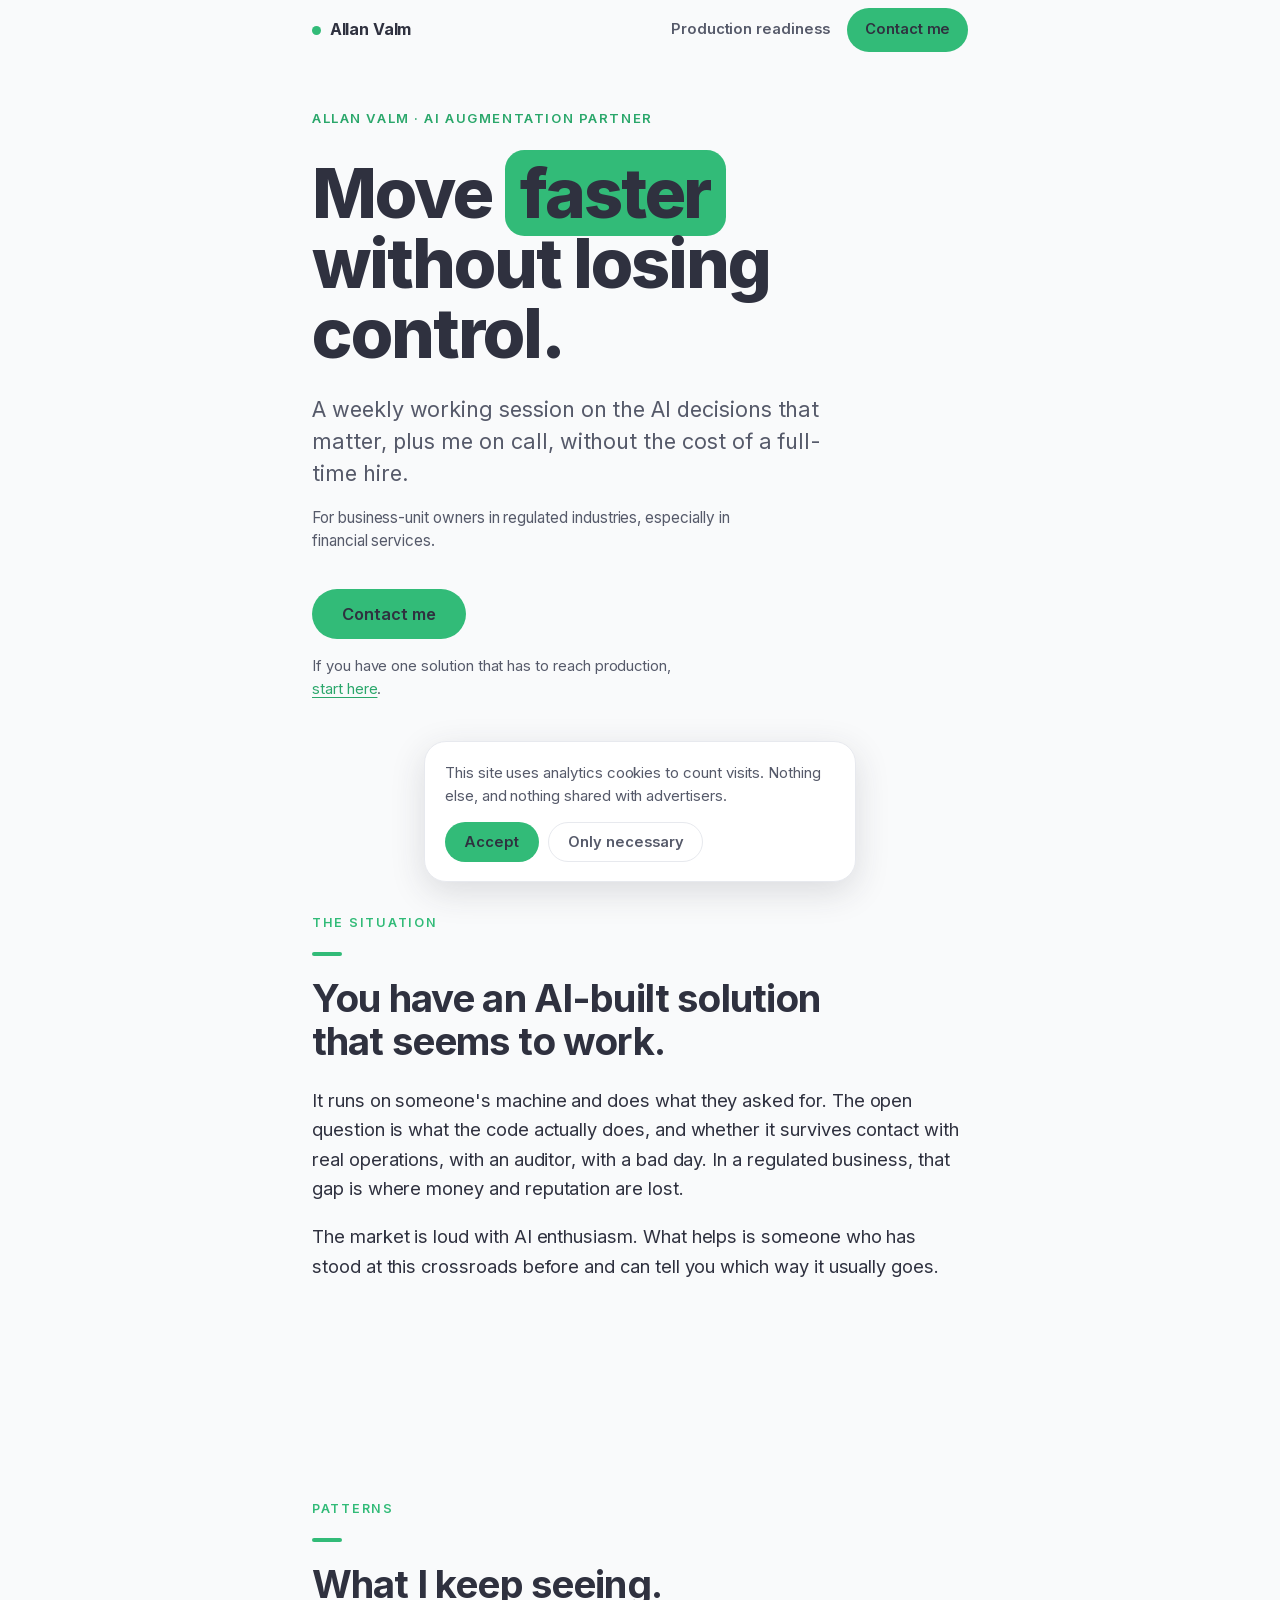
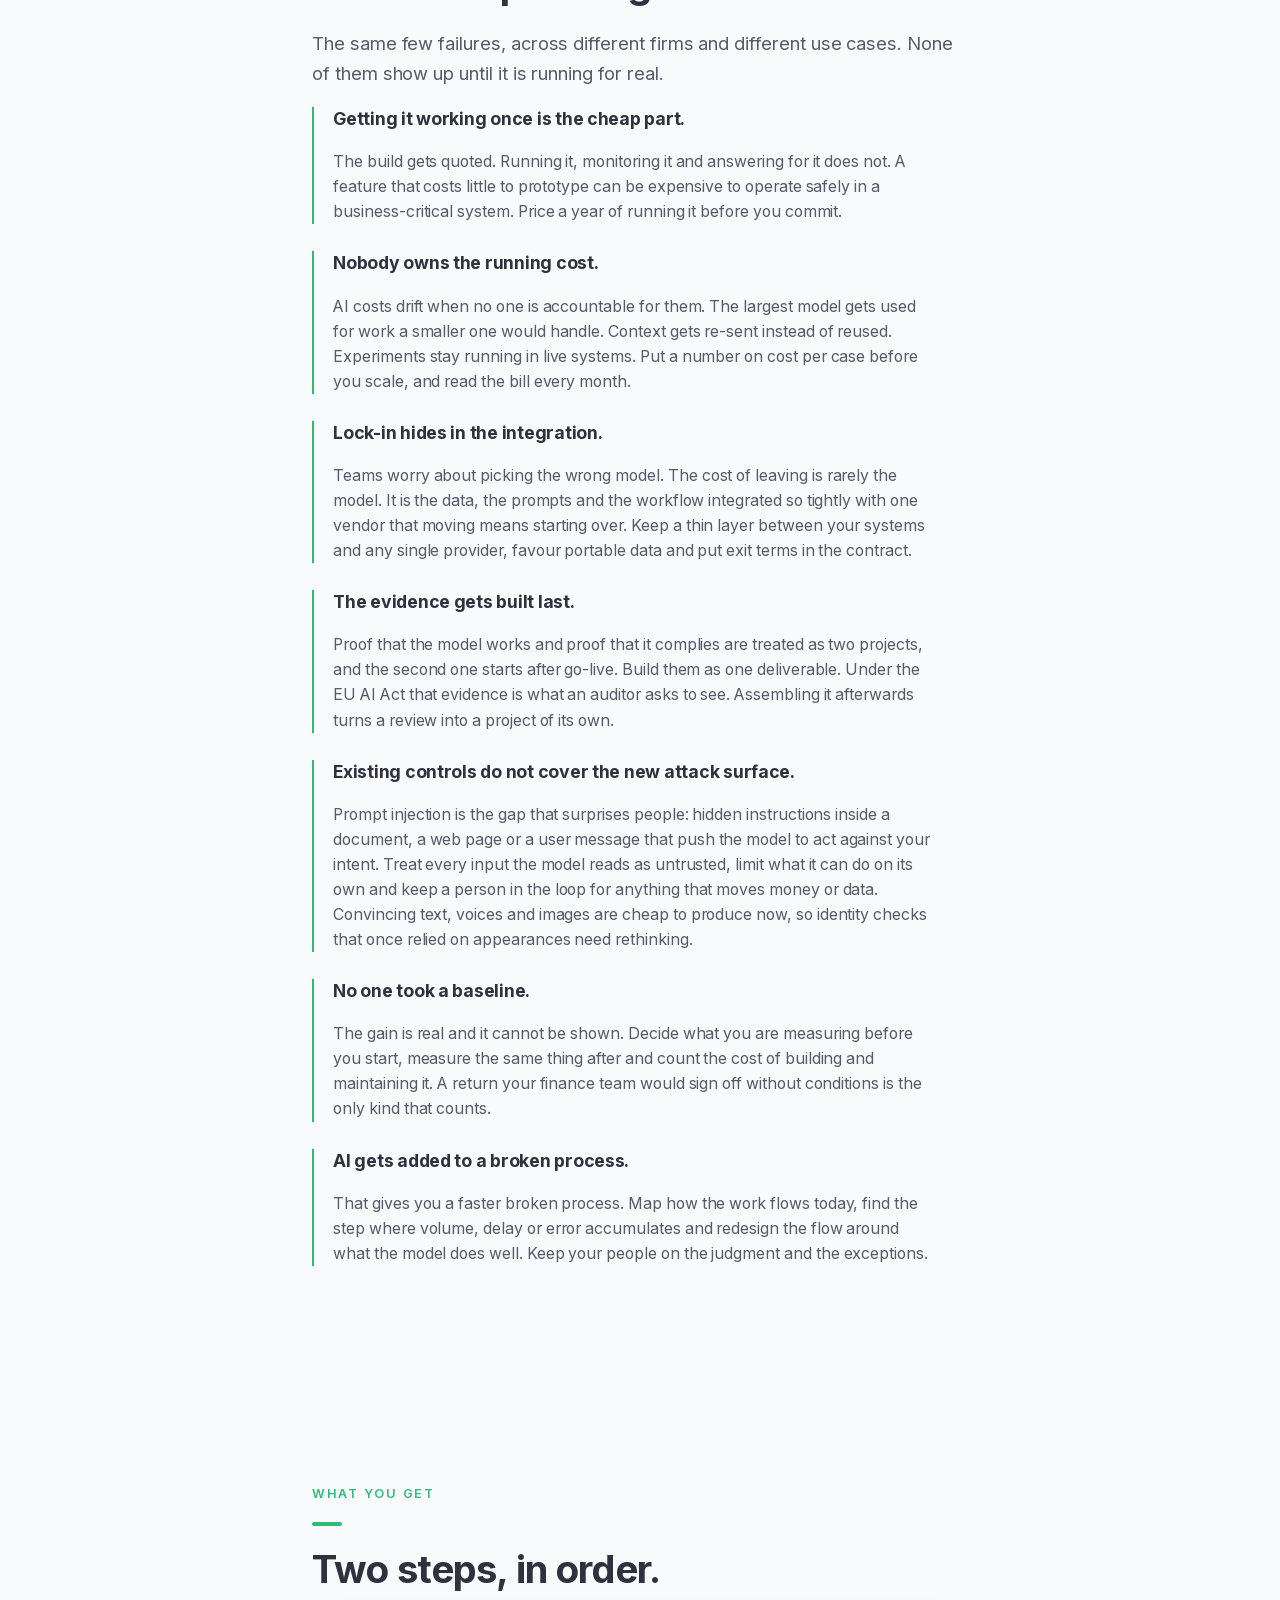
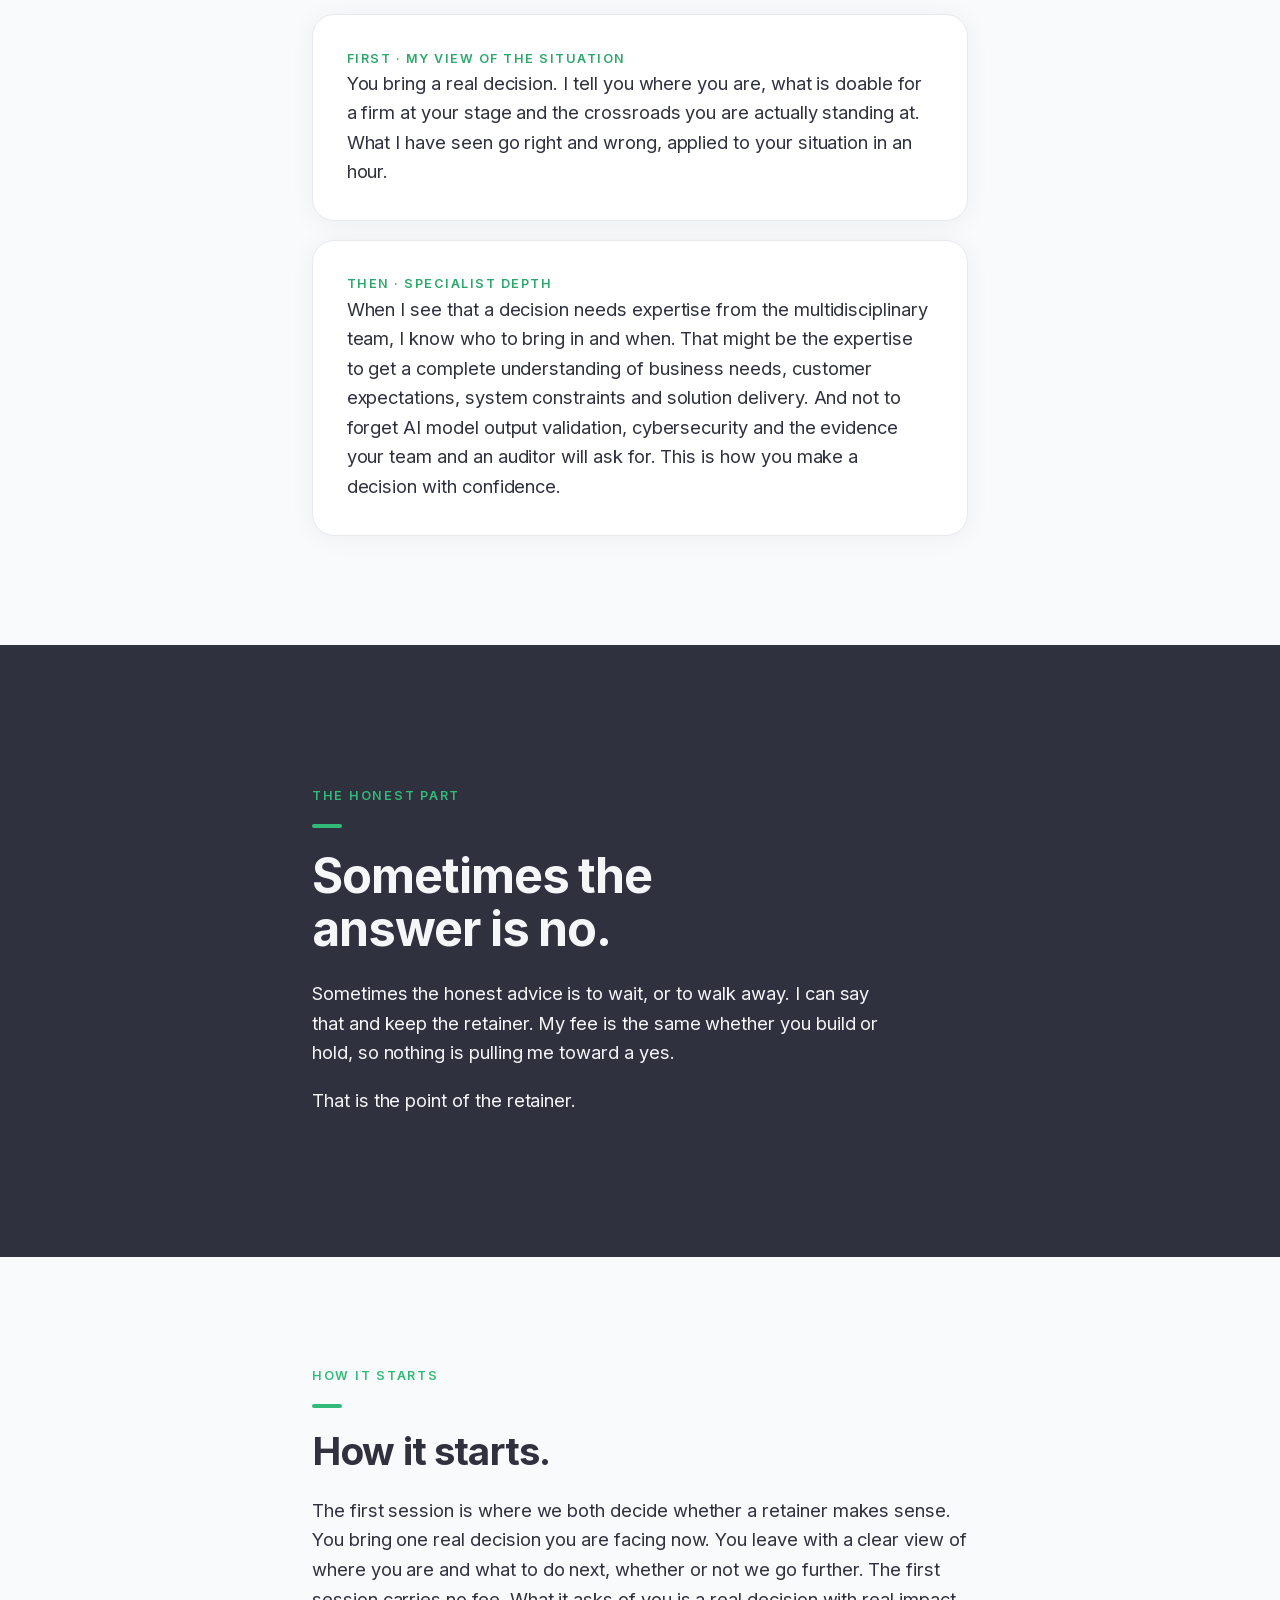
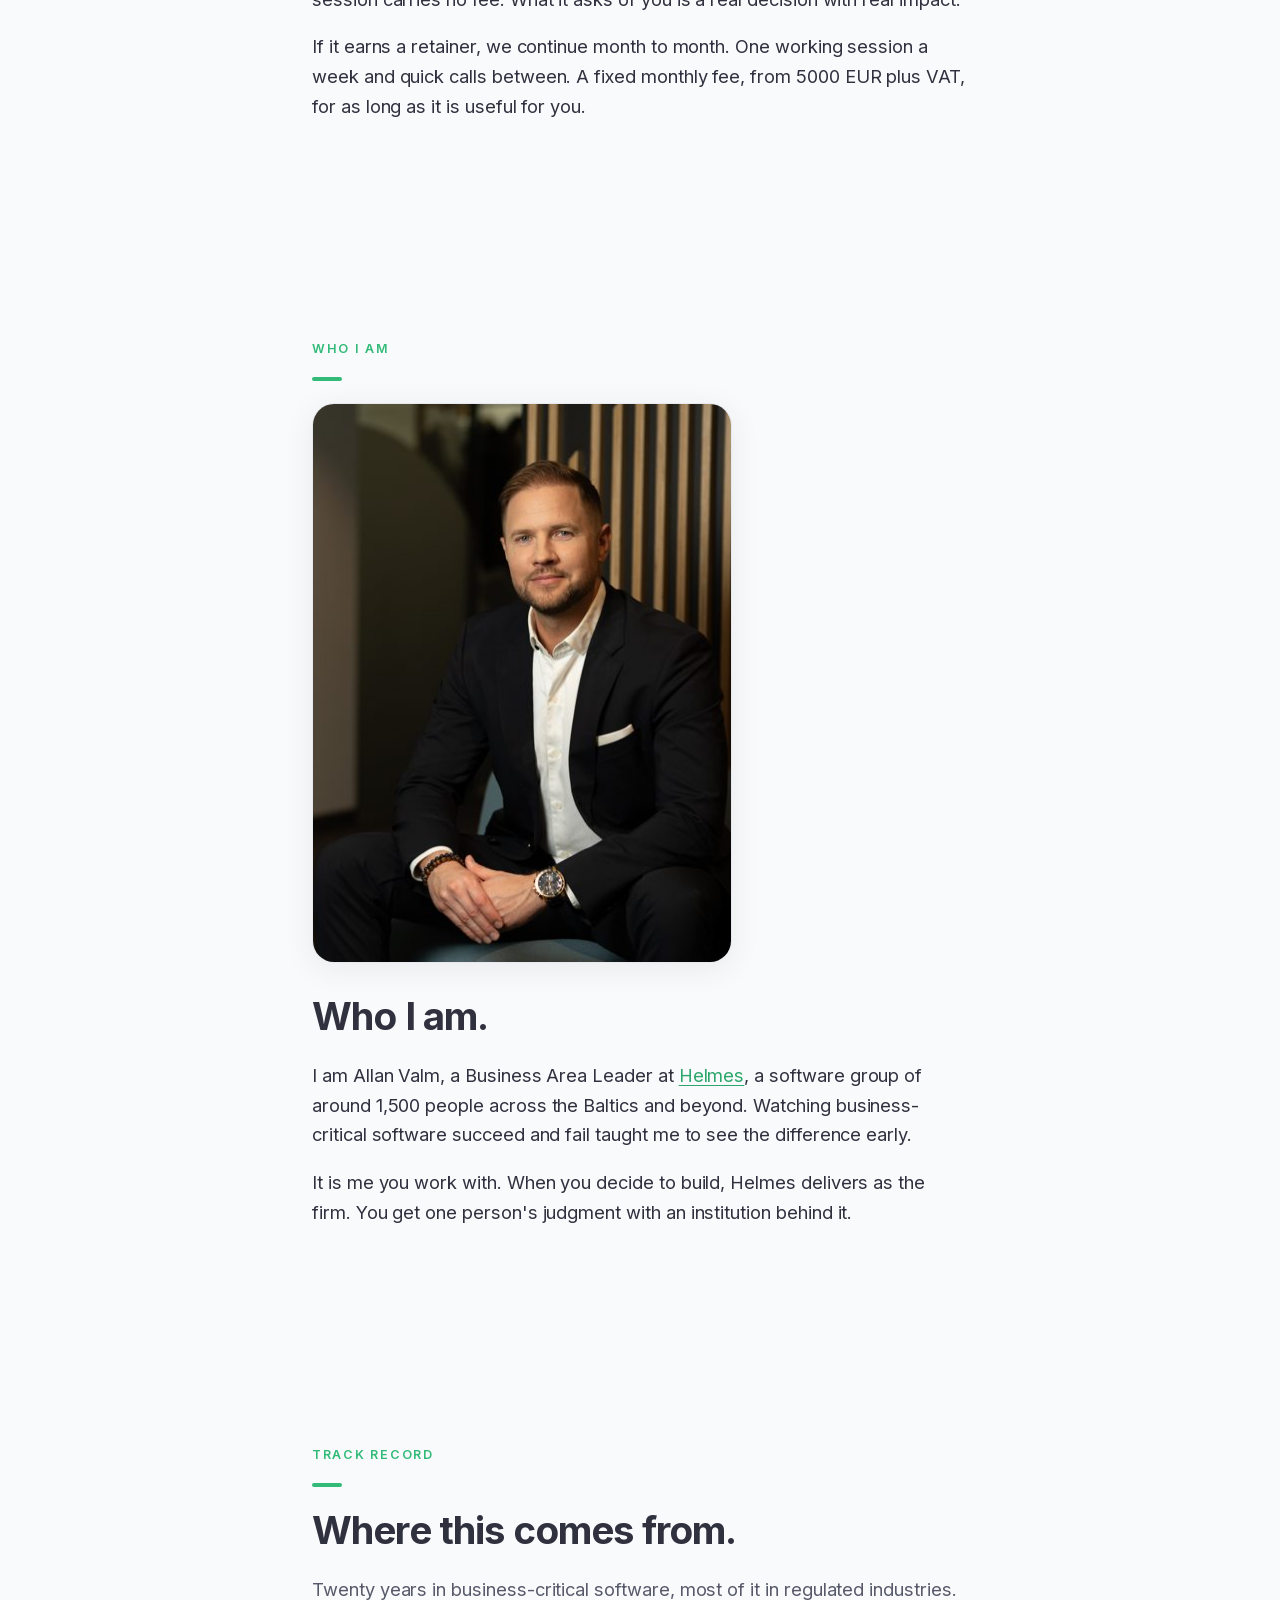
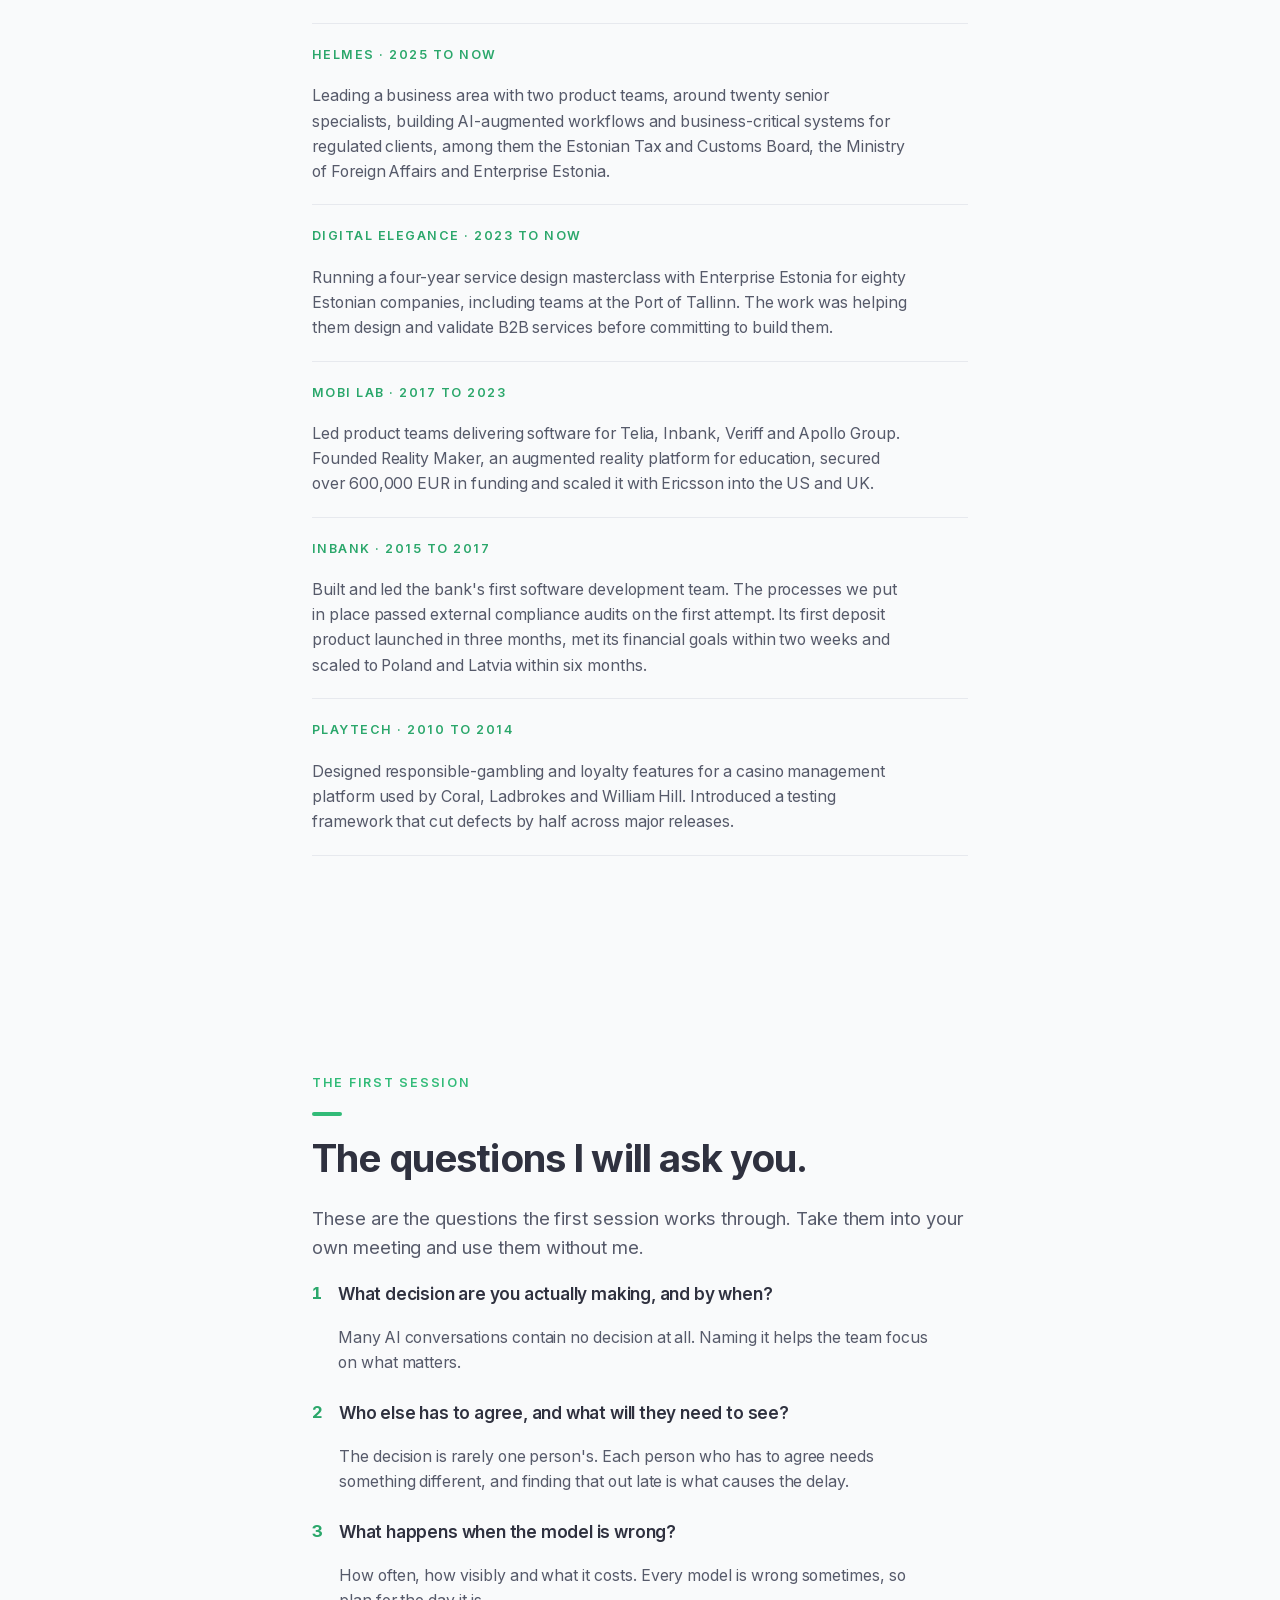
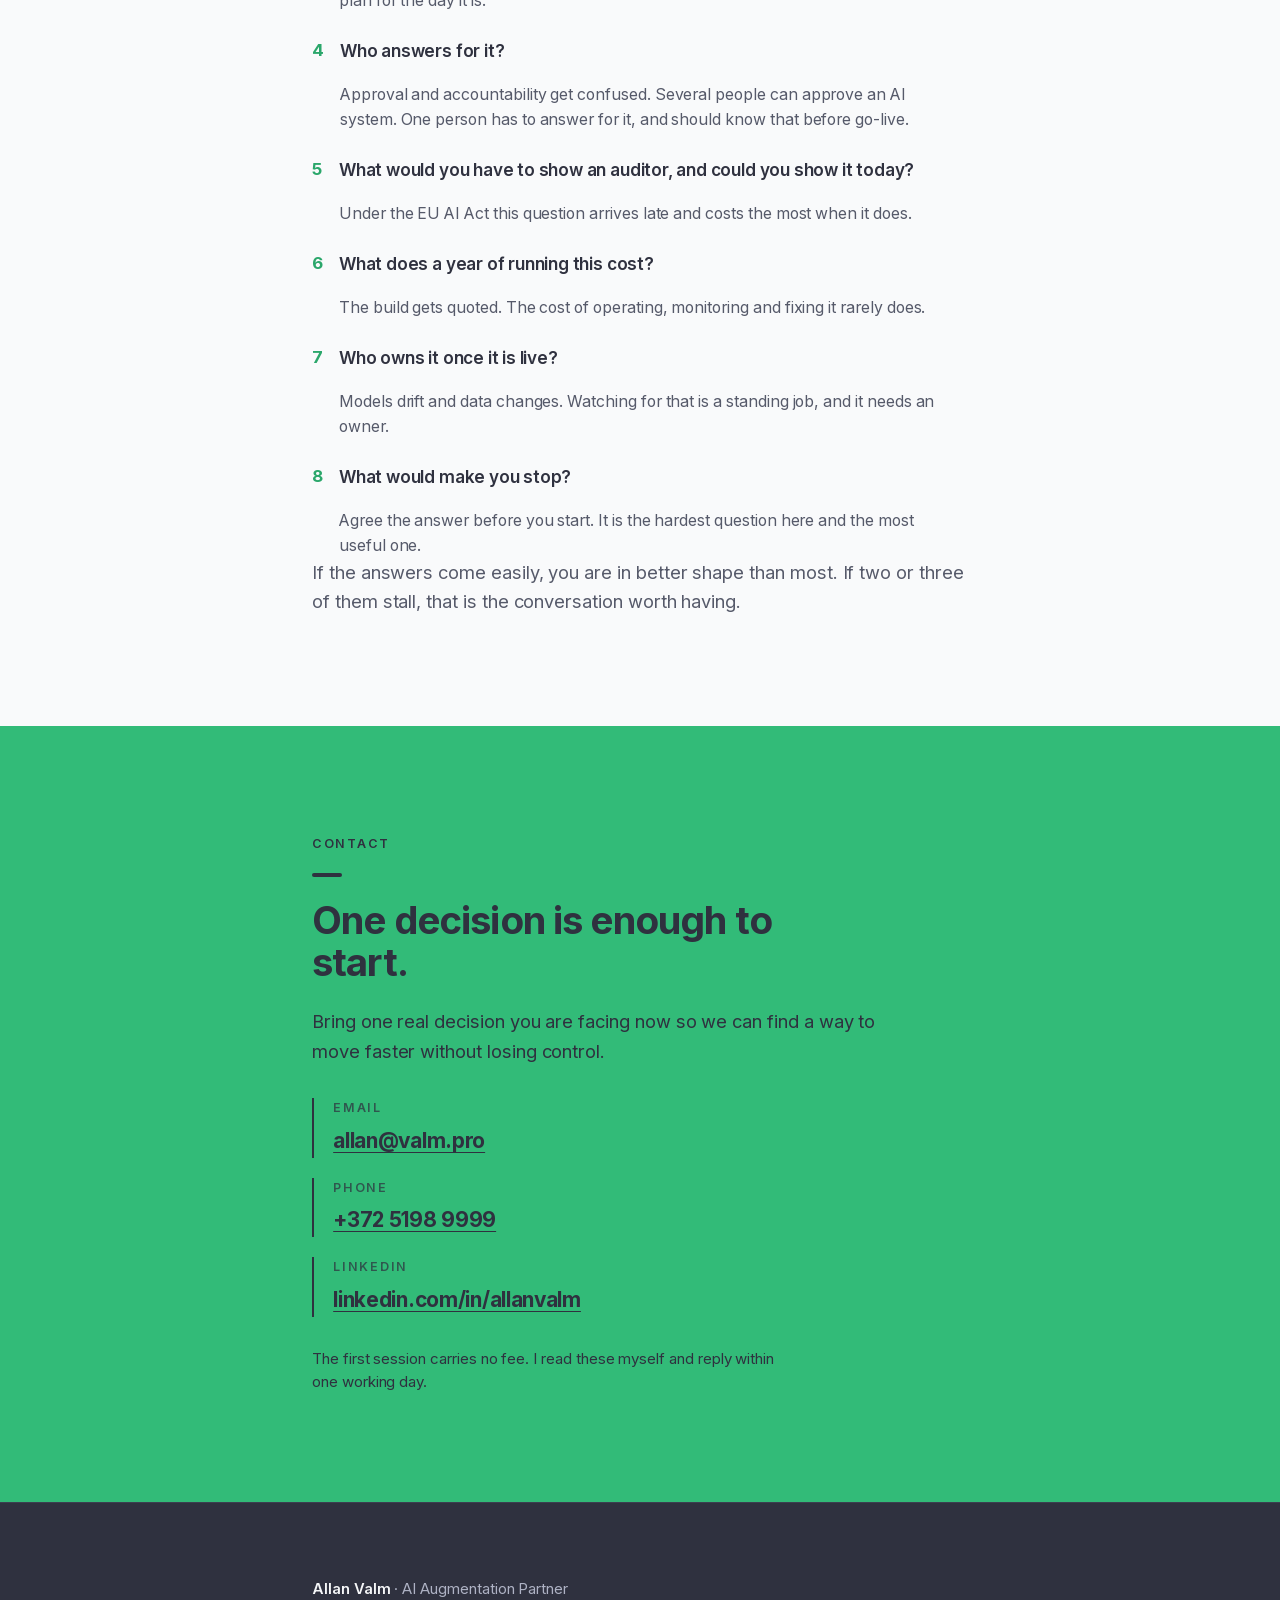
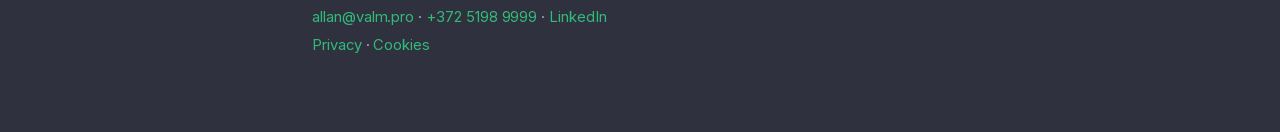
==== commit 2e95a933: "Add files via upload" ====
--- a/index.html
+++ b/index.html
@@ -231,17 +231,6 @@
       </div>
     </section>
 
-    <section class="section reveal" aria-labelledby="s-fork">
-      <div class="wrap">
-        <p class="kicker">Two ways in</p>
-        <span class="tick" aria-hidden="true"></span>
-        <h2 class="head" id="s-fork">One solution, or a stream of them.</h2>
-        <p>If you have one solution that has to reach production, there is a fixed-price week for that. One week, the specialists it needs, and a list of what is missing with what each fix would cost. From 15,000 EUR plus VAT.</p>
-        <p><a class="nextlink" href="/production-readiness.html">Production readiness for AI-built solutions</a></p>
-        <p>If AI-built solutions keep appearing across your teams, the decisions keep coming with them. That is what the retainer is for, and it is what the rest of this page is about.</p>
-      </div>
-    </section>
-
     <section class="section reveal" id="patterns" aria-labelledby="s-patterns">
       <div class="wrap">
         <p class="kicker">Patterns</p>
@@ -293,7 +282,7 @@
           </div>
           <div class="beat-card">
             <p class="beat-label">Then · specialist depth</p>
-            <p>Knowing who to bring in from the multidisciplinary team, and when, is most of the value to make a decision with confidence. On-demand expertise to get a complete understanding of business needs, customer expectations, system constraints and solution delivery. And not to forget AI model output validation, cybersecurity and the evidence your team and an auditor will ask for. When a decision turns on one of those, that specialist joins for the decision.</p>
+            <p>When I see that a decision needs expertise from the multidisciplinary team, I know who to bring in and when. That might be the expertise to get a complete understanding of business needs, customer expectations, system constraints and solution delivery. And not to forget AI model output validation, cybersecurity and the evidence your team and an auditor will ask for. This is how you make a decision with confidence.</p>
           </div>
         </div>
       </div>
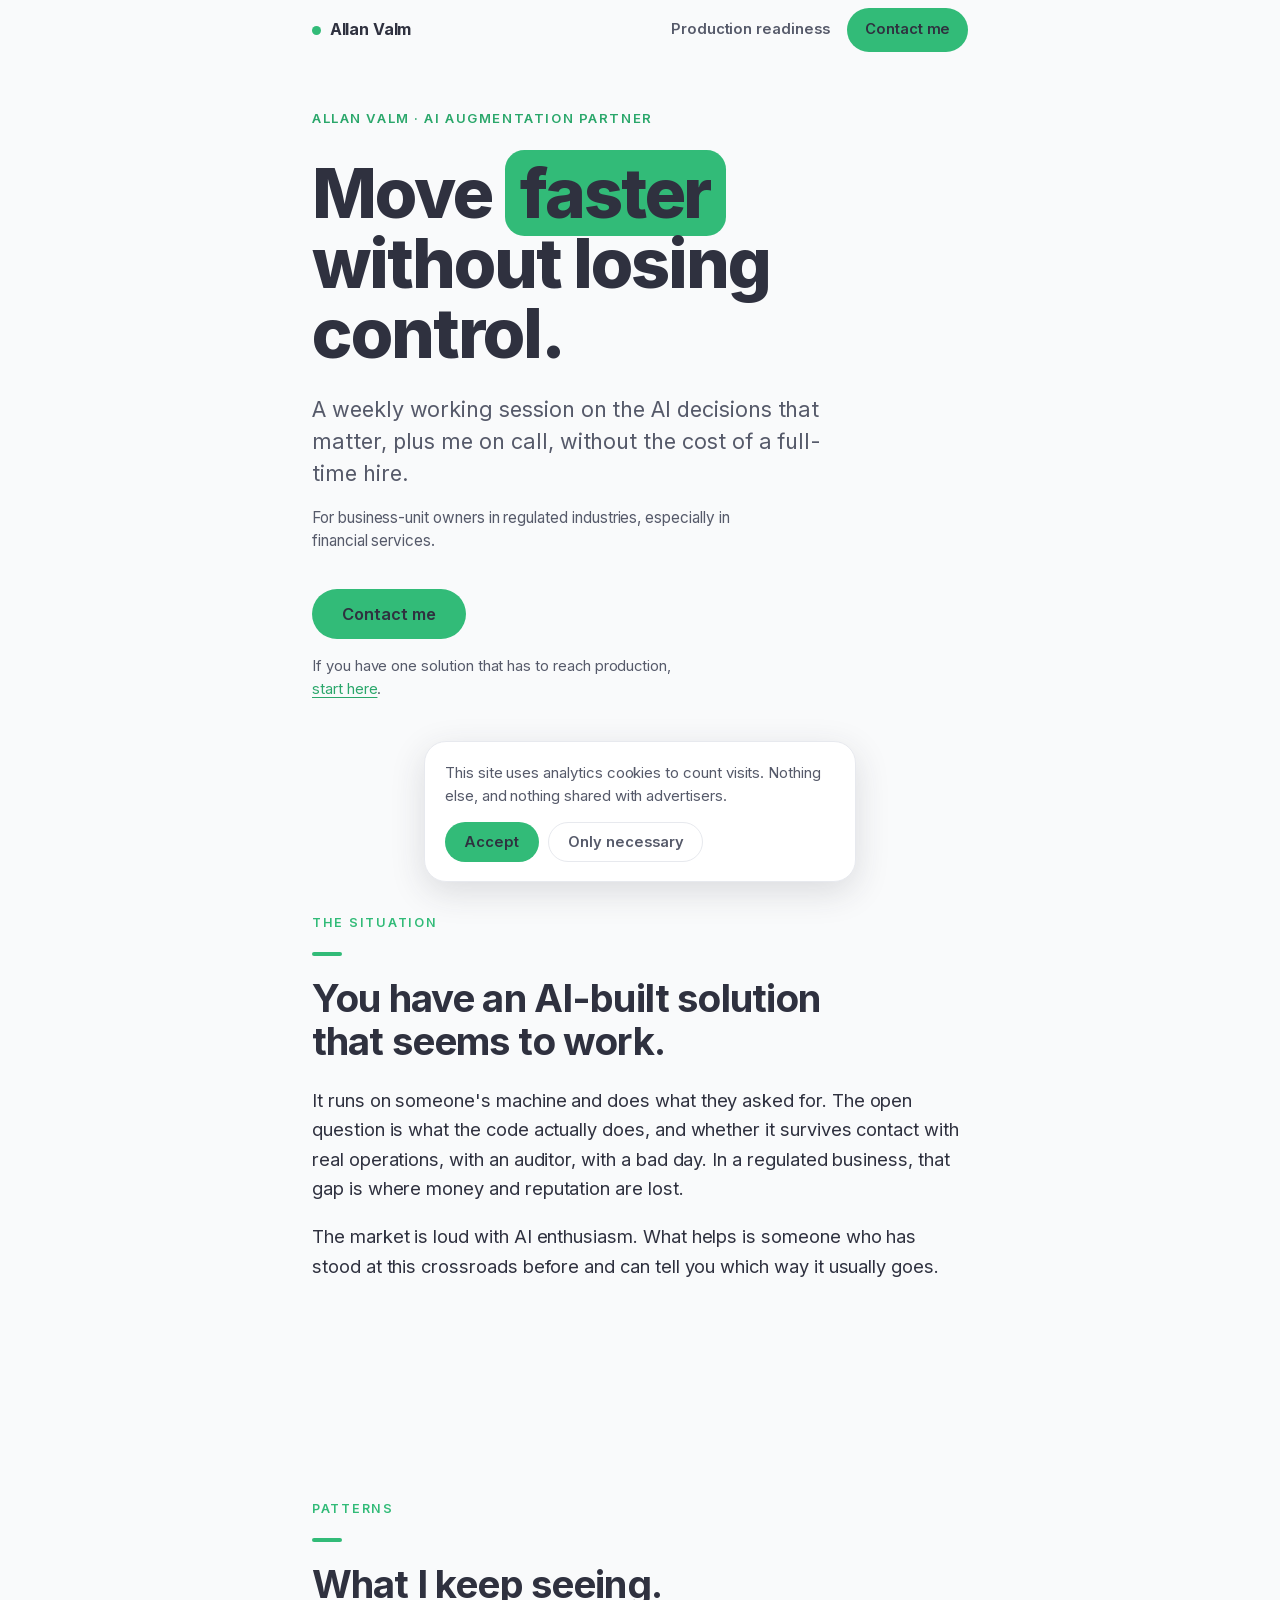
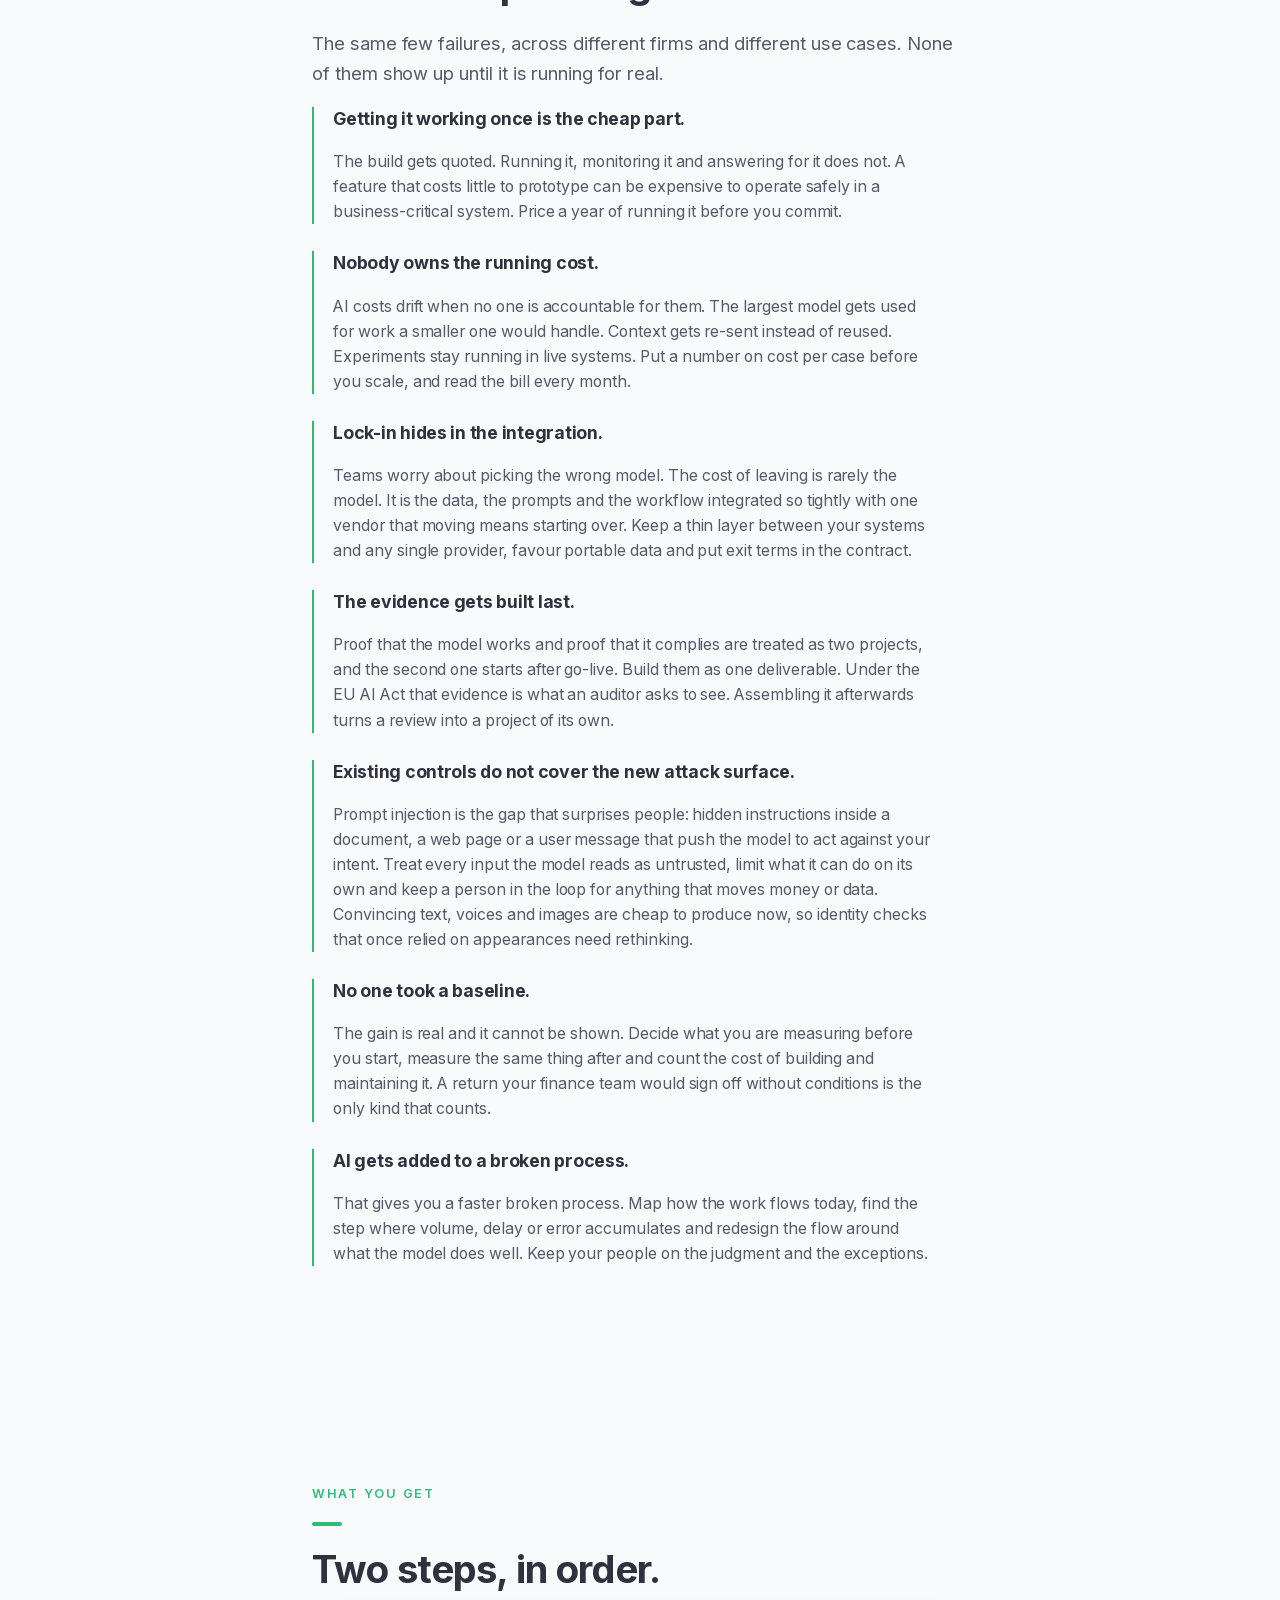
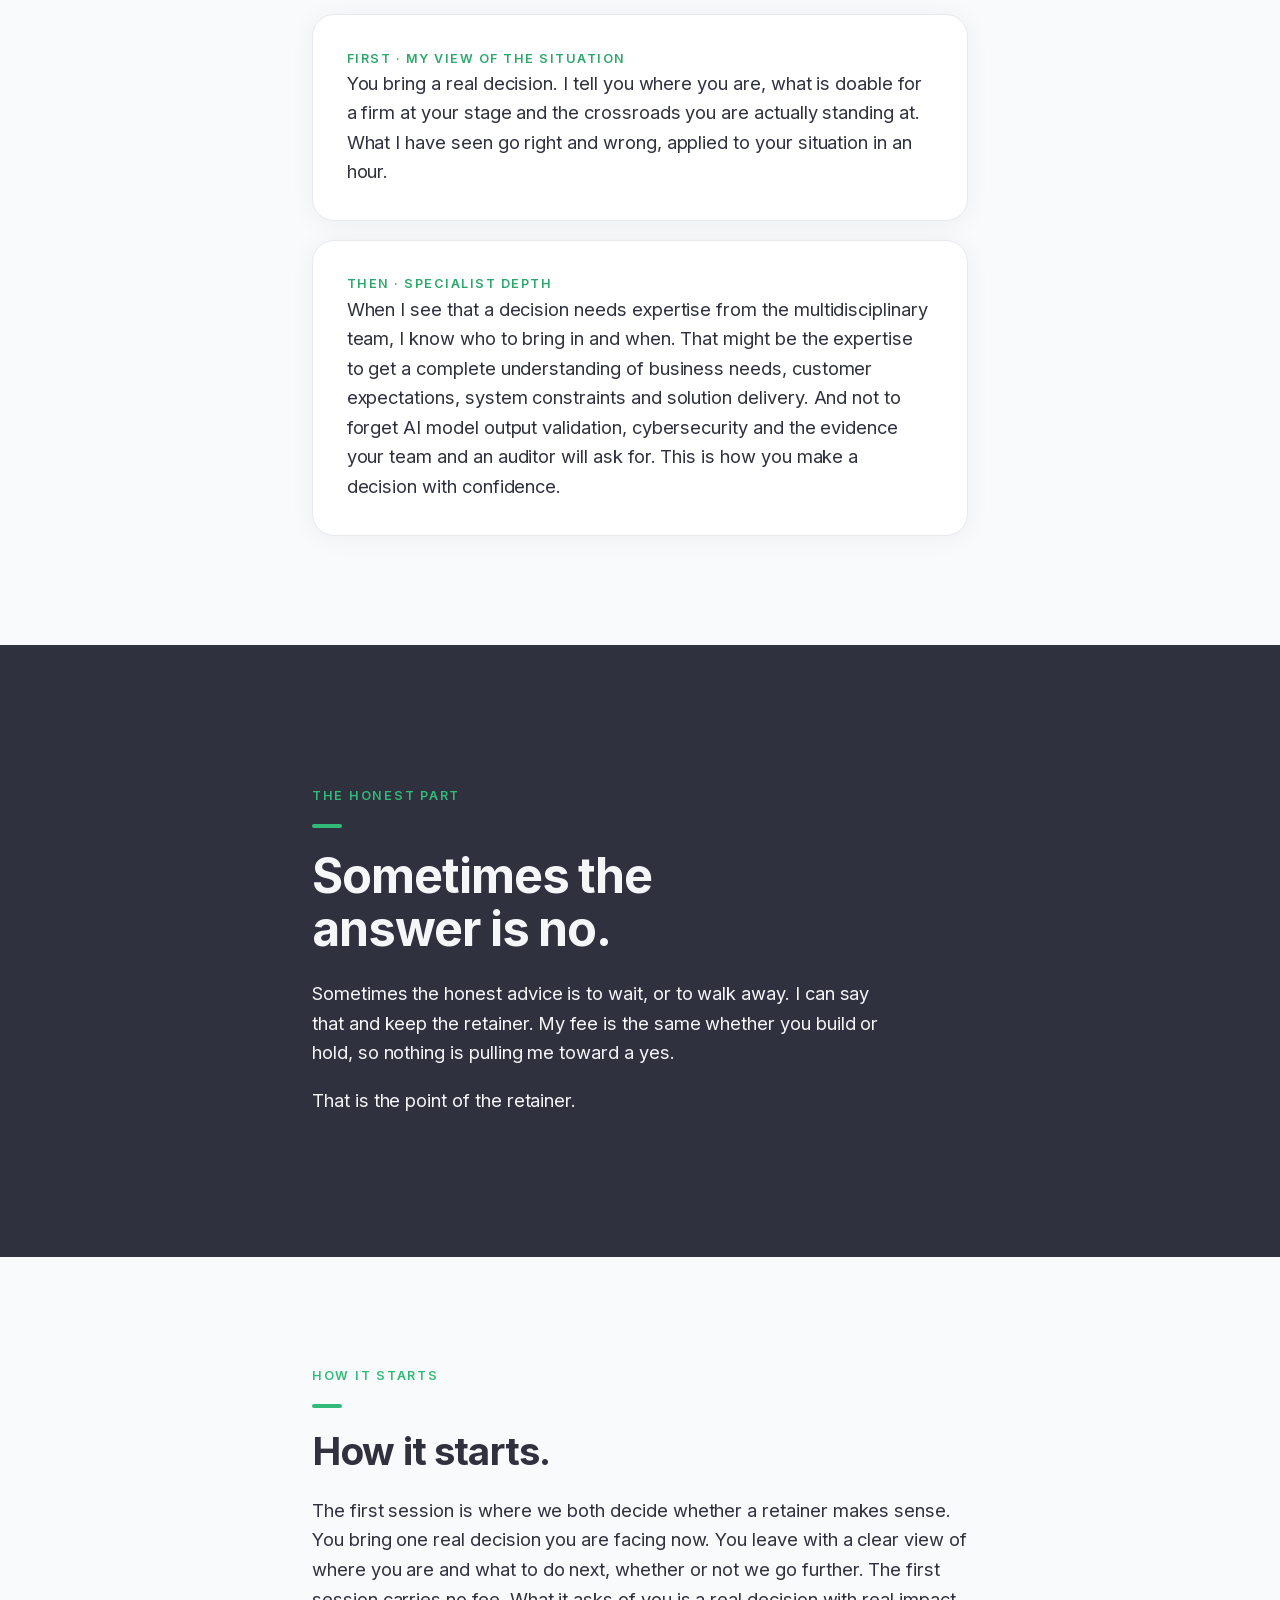
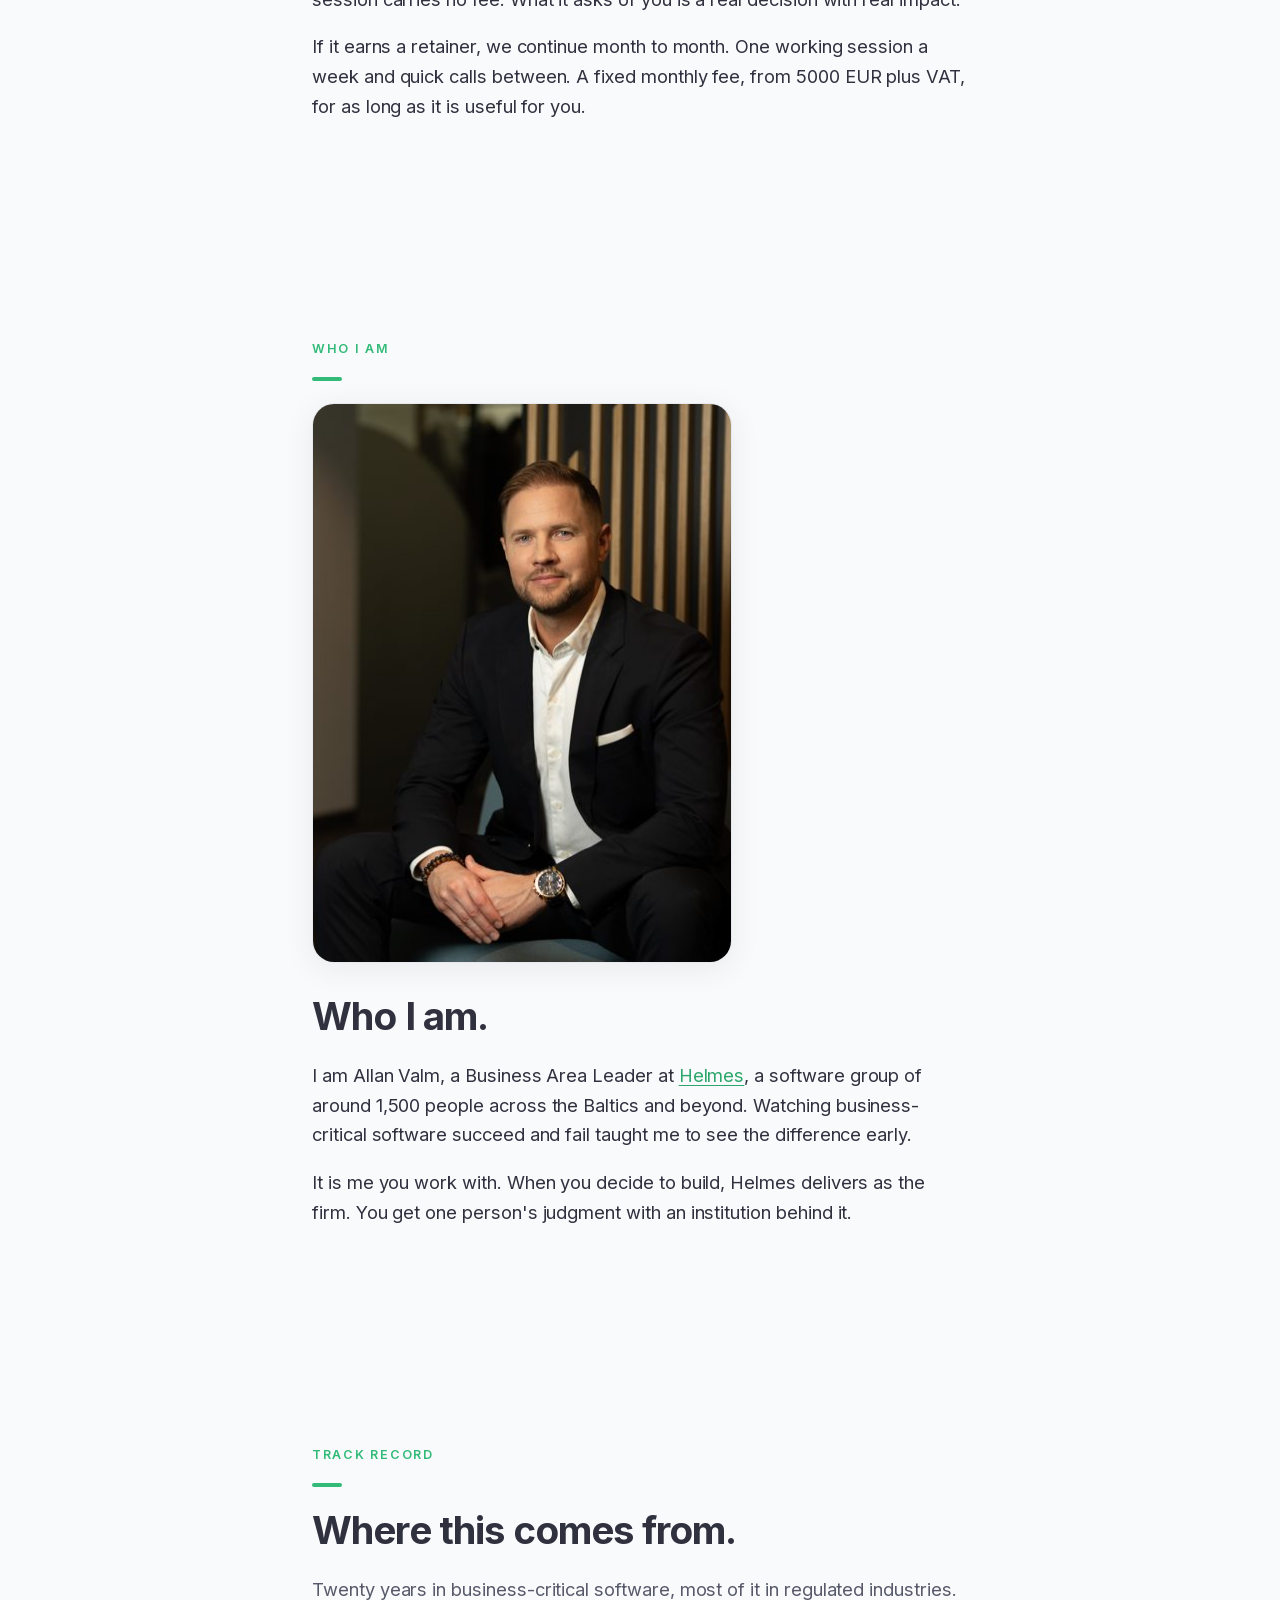
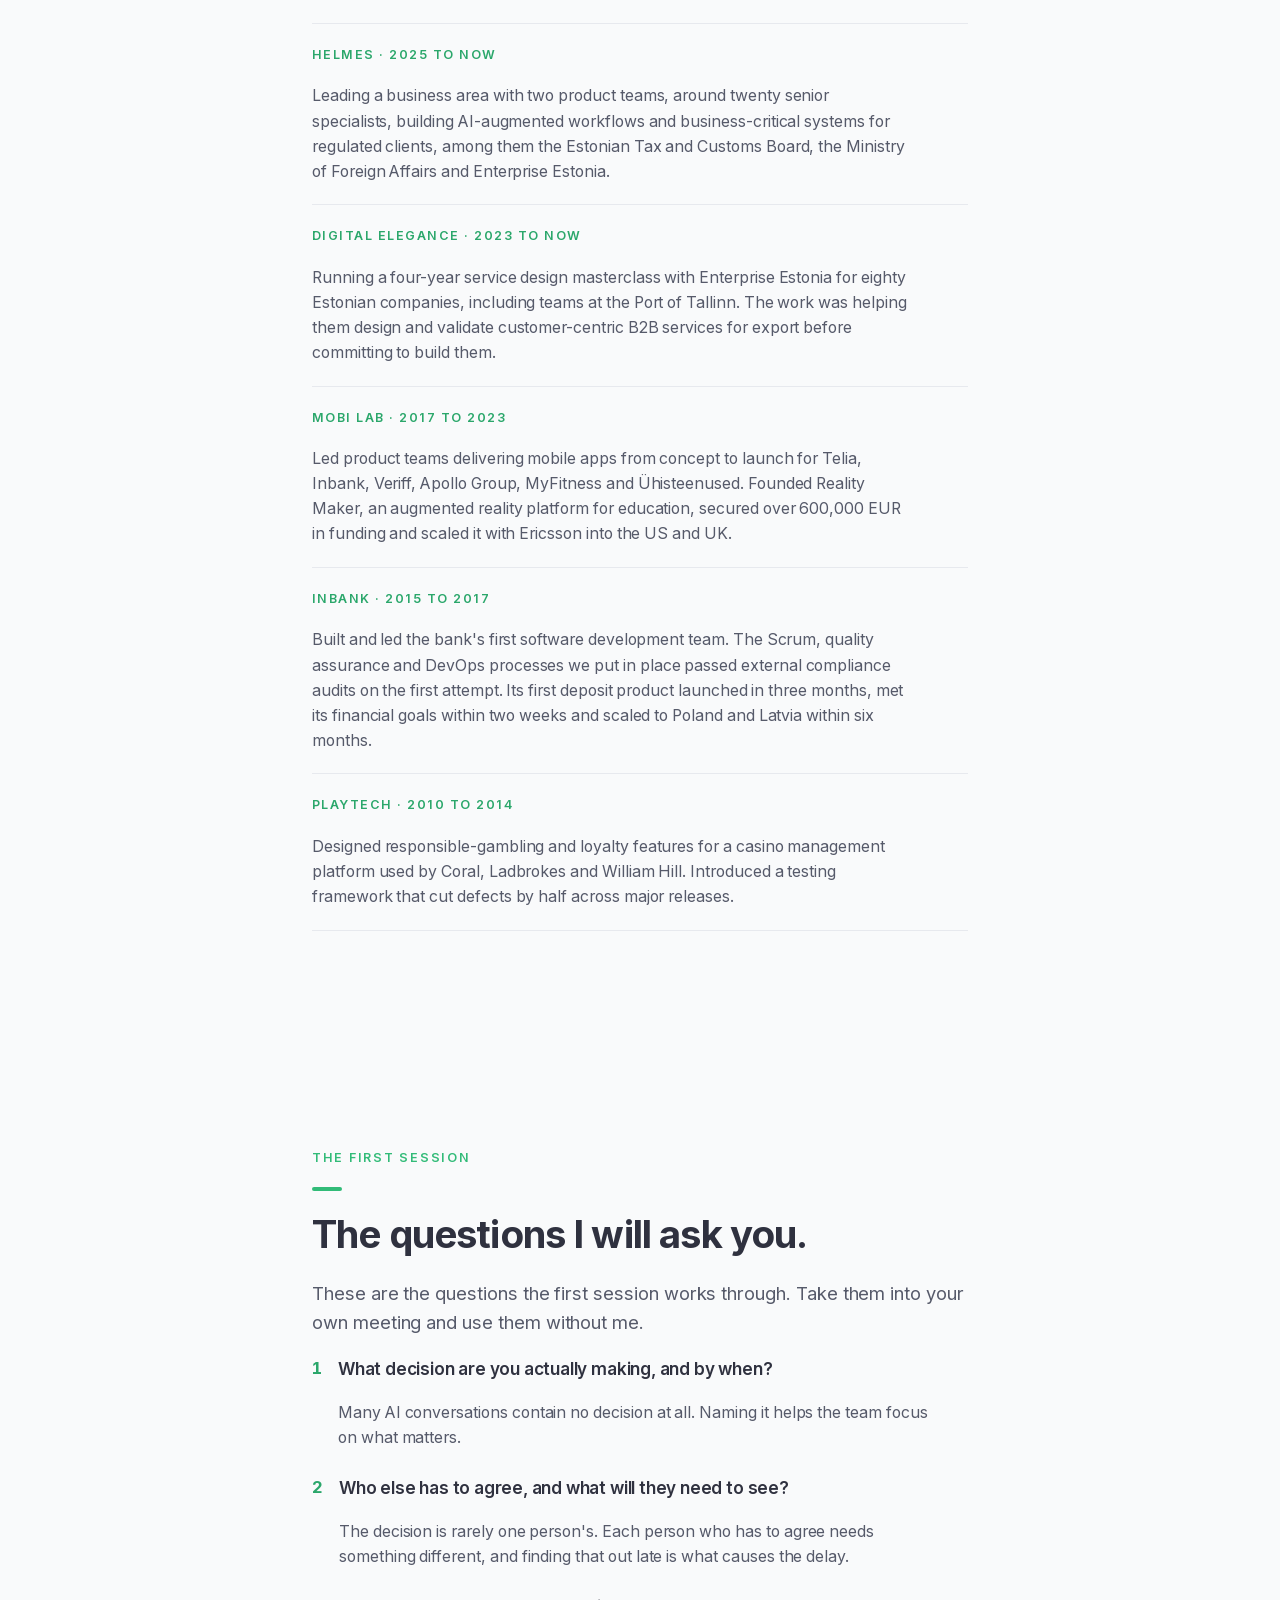
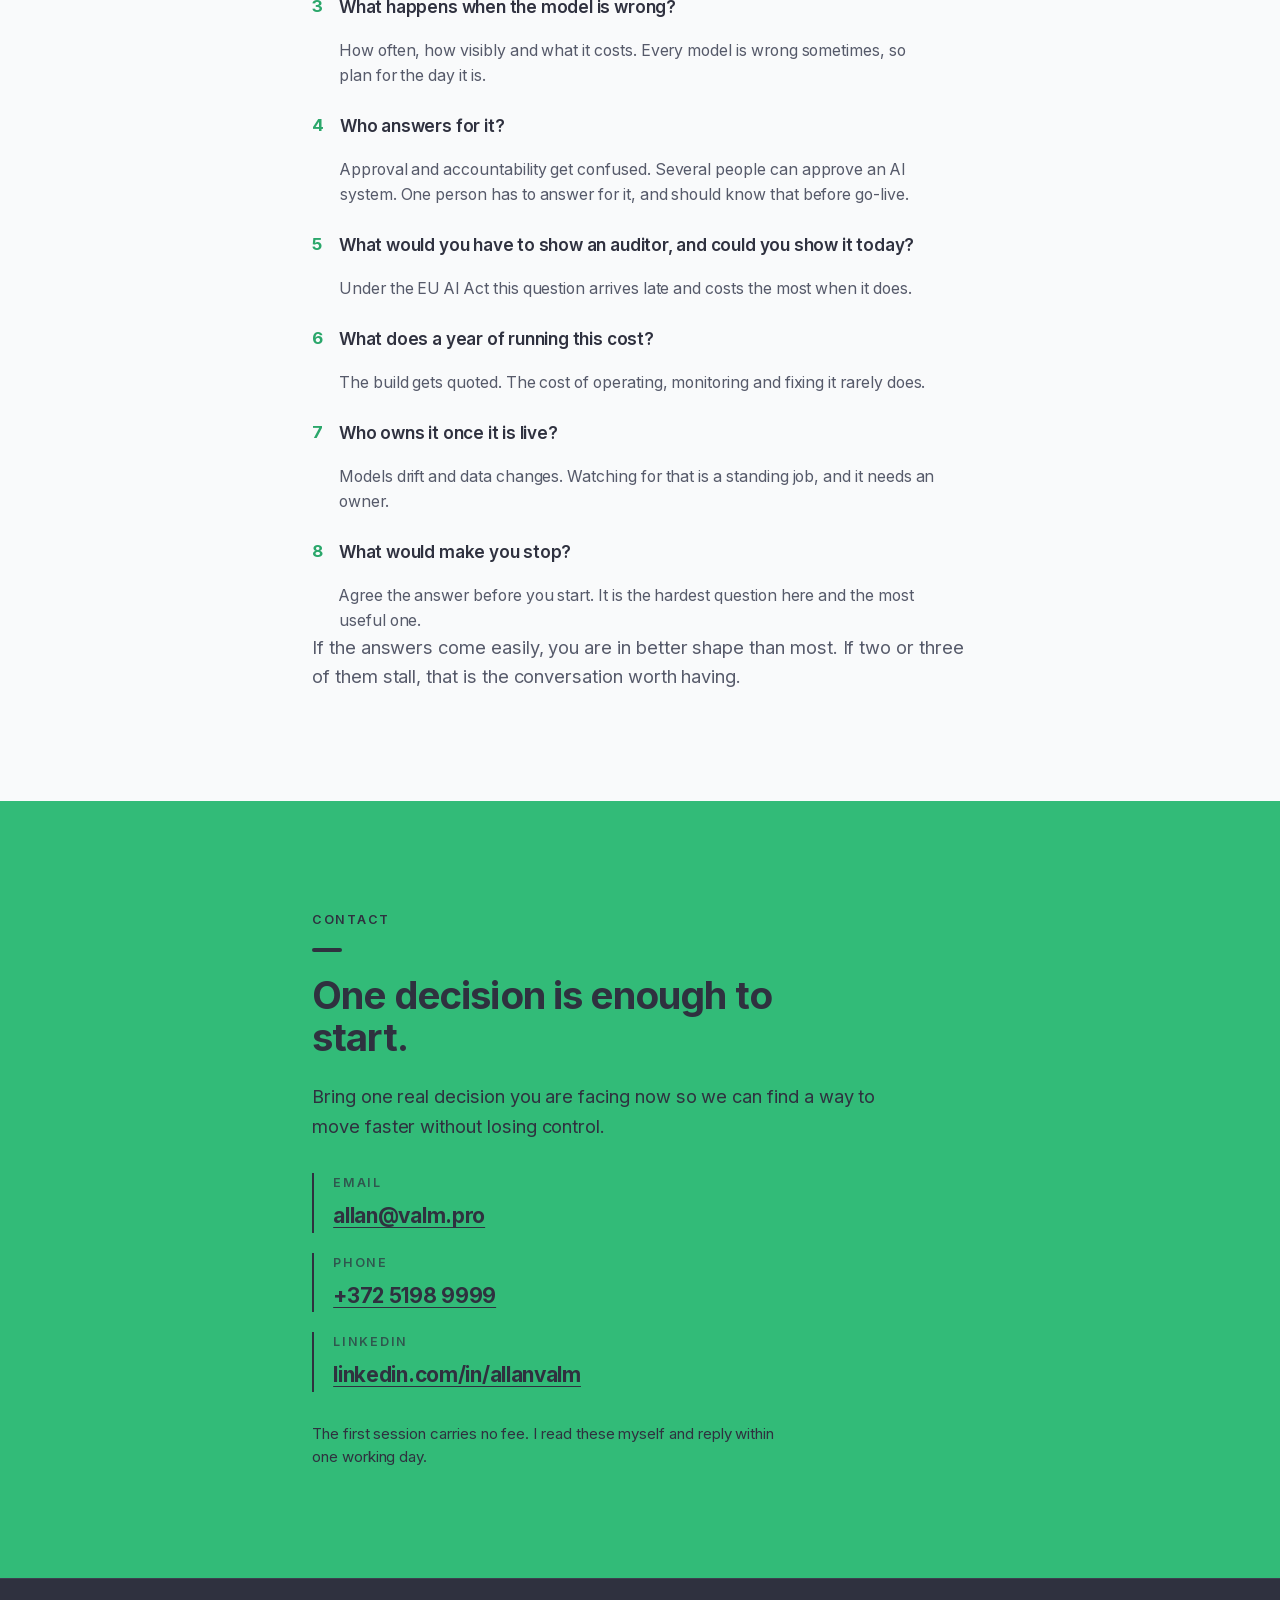
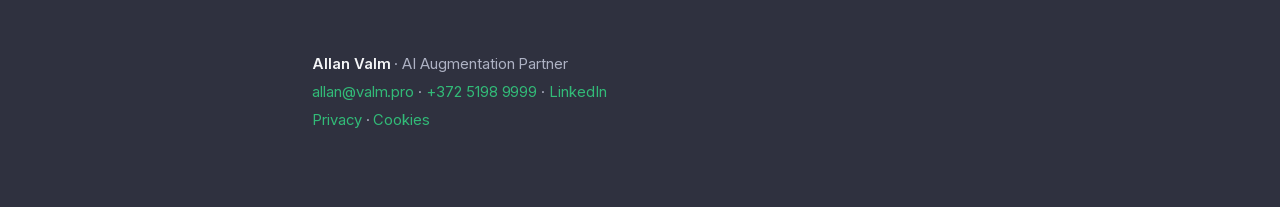
==== commit f25f5bcf: "Update index.html" ====
--- a/index.html
+++ b/index.html
@@ -332,15 +332,15 @@
           </div>
           <div class="ritem">
             <p class="rorg">Digital Elegance · 2023 to now</p>
-            <p class="rbody">Running a four-year service design masterclass with Enterprise Estonia for eighty Estonian companies, including teams at the Port of Tallinn. The work was helping them design and validate B2B services before committing to build them.</p>
+            <p class="rbody">Running a four-year service design masterclass with Enterprise Estonia for eighty Estonian companies, including teams at the Port of Tallinn. The work was helping them design and validate customer-centric B2B services for export before committing to build them.</p>
           </div>
           <div class="ritem">
             <p class="rorg">Mobi Lab · 2017 to 2023</p>
-            <p class="rbody">Led product teams delivering software for Telia, Inbank, Veriff and Apollo Group. Founded Reality Maker, an augmented reality platform for education, secured over 600,000 EUR in funding and scaled it with Ericsson into the US and UK.</p>
+            <p class="rbody">Led product teams delivering mobile apps from concept to launch for Telia, Inbank, Veriff, Apollo Group, MyFitness and Ühisteenused. Founded Reality Maker, an augmented reality platform for education, secured over 600,000 EUR in funding and scaled it with Ericsson into the US and UK.</p>
           </div>
           <div class="ritem">
             <p class="rorg">Inbank · 2015 to 2017</p>
-            <p class="rbody">Built and led the bank&#x27;s first software development team. The processes we put in place passed external compliance audits on the first attempt. Its first deposit product launched in three months, met its financial goals within two weeks and scaled to Poland and Latvia within six months.</p>
+            <p class="rbody">Built and led the bank&#x27;s first software development team. The Scrum, quality assurance and DevOps processes we put in place passed external compliance audits on the first attempt. Its first deposit product launched in three months, met its financial goals within two weeks and scaled to Poland and Latvia within six months.</p>
           </div>
           <div class="ritem">
             <p class="rorg">Playtech · 2010 to 2014</p>
